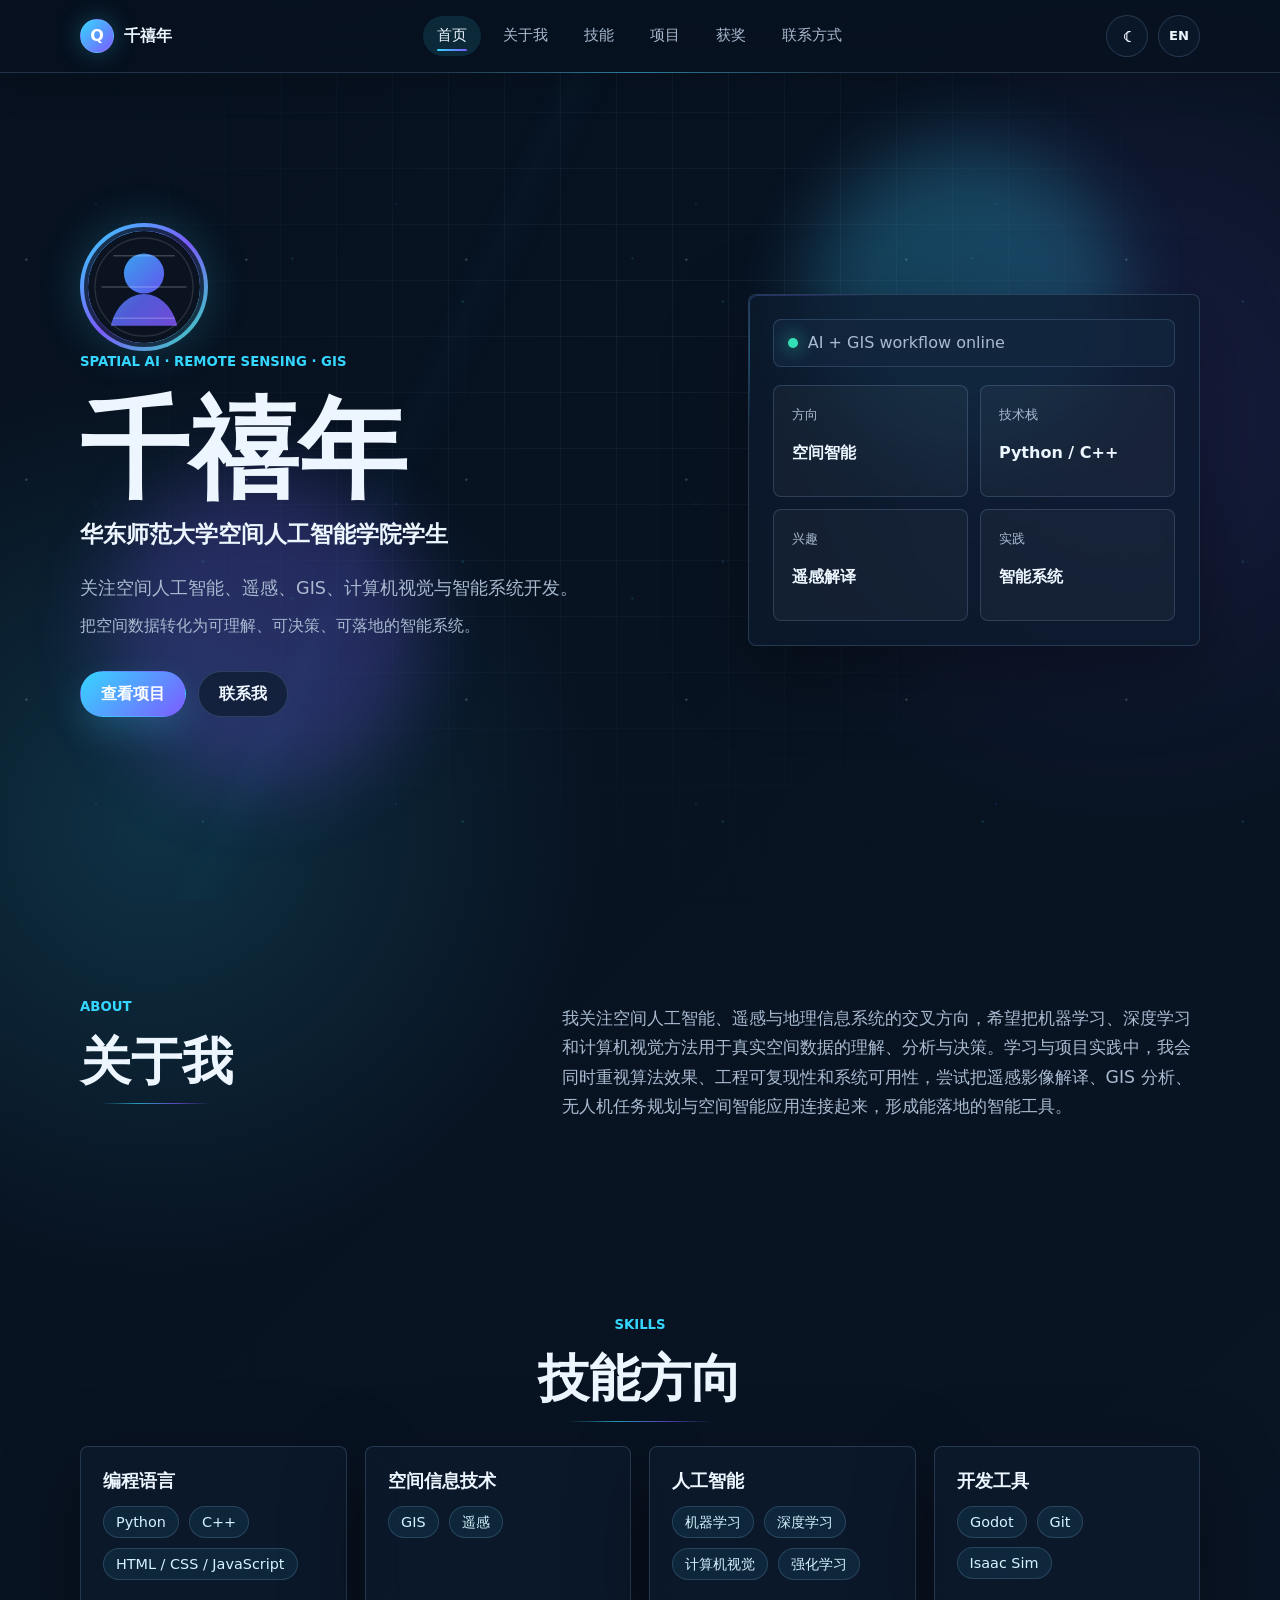
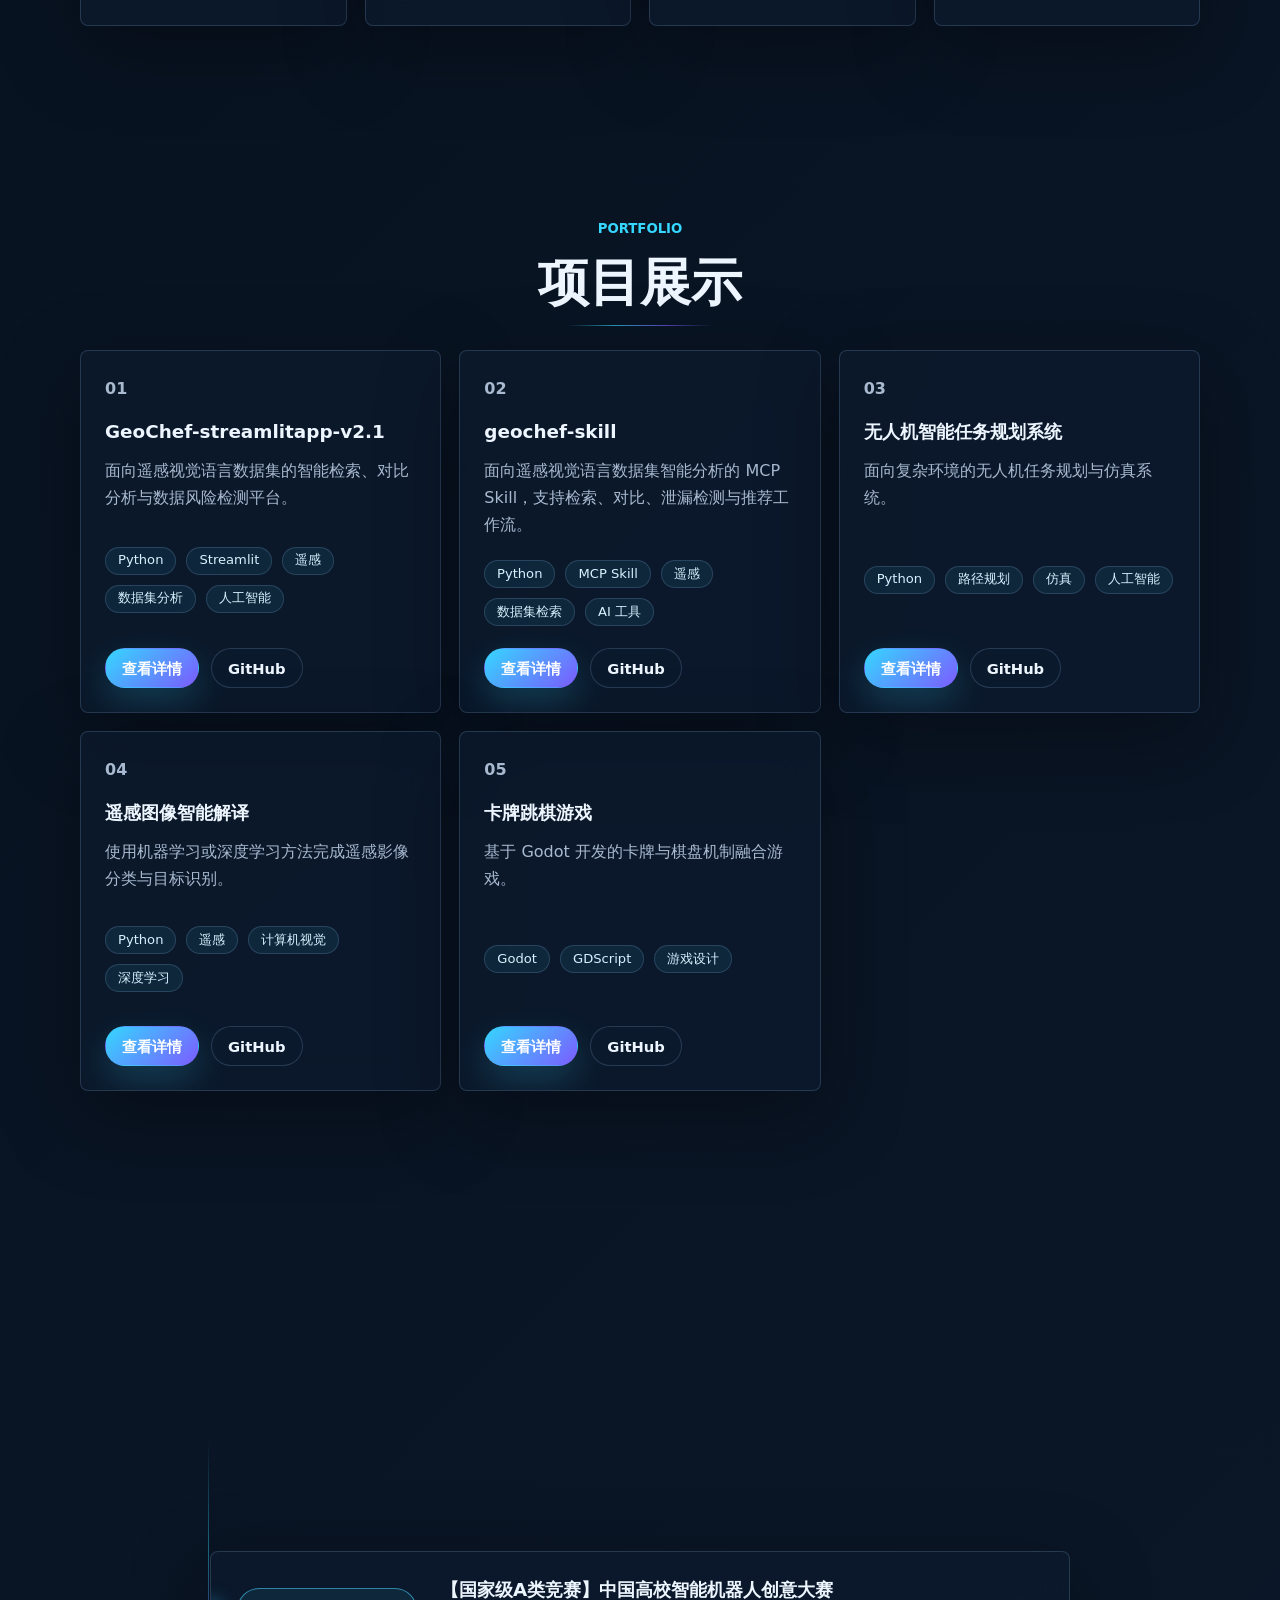
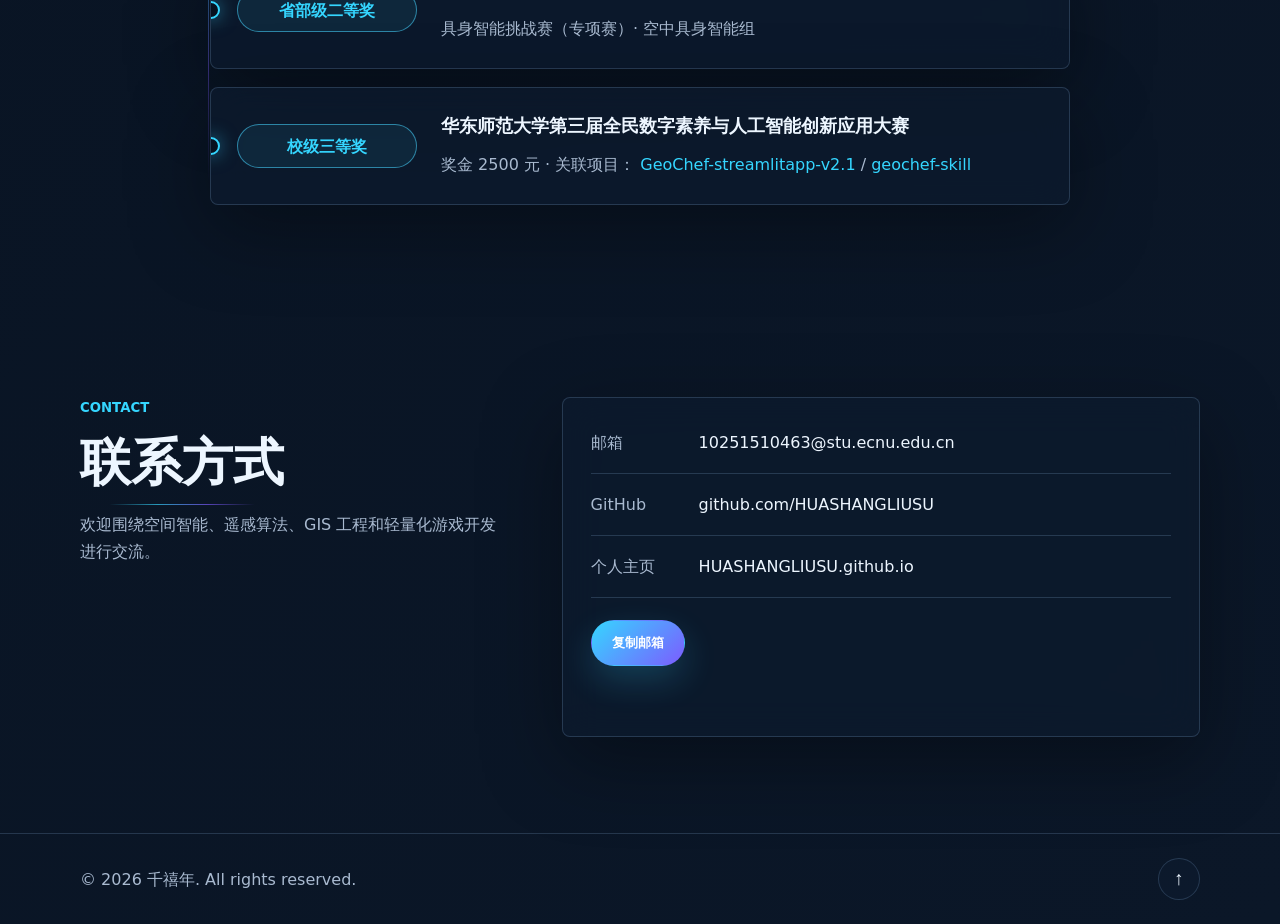
==== index.html @ c9c11e12 "Enhance spatial UI motion polish" ====
<!DOCTYPE html>
<html lang="zh-CN">
<head>
  <meta charset="UTF-8">
  <meta name="viewport" content="width=device-width, initial-scale=1.0">
  <meta name="description" content="千禧年 - 华东师范大学空间人工智能学院学生个人主页">
  <title>千禧年 | 空间人工智能个人名片</title>
  <link rel="stylesheet" href="style.css">
</head>
<body>
  <a class="skip-link" href="#main">跳转到主要内容</a>
  <div class="scroll-progress" aria-hidden="true"></div>

  <header class="site-header" aria-label="顶部导航">
    <nav class="navbar container">
      <a class="brand" href="#home" aria-label="返回首页">
        <span class="brand-mark" aria-hidden="true">Q</span>
        <span>千禧年</span>
      </a>

      <div class="nav-actions">
        <button class="theme-toggle" type="button" aria-label="切换浅色模式" title="切换主题">
          <span class="theme-icon" aria-hidden="true">☾</span>
        </button>
        <a class="language-switch" href="en.html" lang="en" aria-label="Switch to English">EN</a>
        <button class="menu-toggle" type="button" aria-label="打开导航菜单" aria-expanded="false" aria-controls="primary-menu">
          <span></span>
          <span></span>
          <span></span>
        </button>
      </div>

      <ul class="nav-menu" id="primary-menu">
        <li><a class="nav-link active" href="#home">首页</a></li>
        <li><a class="nav-link" href="#about">关于我</a></li>
        <li><a class="nav-link" href="#skills">技能</a></li>
        <li><a class="nav-link" href="#projects">项目</a></li>
        <li><a class="nav-link" href="#awards">获奖</a></li>
        <li><a class="nav-link" href="#contact">联系方式</a></li>
      </ul>
    </nav>
  </header>

  <main id="main">
    <section class="hero section" id="home" aria-labelledby="hero-title">
      <div class="hero-bg" aria-hidden="true">
        <span class="grid-layer"></span>
        <span class="orb orb-one"></span>
        <span class="orb orb-two"></span>
      </div>
      <div class="container hero-layout">
        <div class="hero-content reveal">
          <div class="avatar-wrap">
            <img class="avatar" src="data:image/svg+xml,%3Csvg xmlns='http://www.w3.org/2000/svg' width='240' height='240' viewBox='0 0 240 240'%3E%3Cdefs%3E%3ClinearGradient id='g' x1='24' x2='216' y1='20' y2='220' gradientUnits='userSpaceOnUse'%3E%3Cstop stop-color='%2328d7ff'/%3E%3Cstop offset='0.55' stop-color='%235f6cff'/%3E%3Cstop offset='1' stop-color='%23944dff'/%3E%3C/linearGradient%3E%3C/defs%3E%3Crect width='240' height='240' rx='120' fill='%230b1220'/%3E%3Ccircle cx='120' cy='91' r='43' fill='url(%23g)' opacity='0.92'/%3E%3Cpath d='M49 203c10-43 40-68 71-68s61 25 71 68' fill='url(%23g)' opacity='0.82'/%3E%3Cpath d='M54 53h132M54 187h132M29 120h182' stroke='%23eaf7ff' stroke-opacity='0.22' stroke-width='3'/%3E%3Ccircle cx='120' cy='120' r='105' fill='none' stroke='%23ffffff' stroke-opacity='0.12' stroke-width='3'/%3E%3C/svg%3E" alt="千禧年的圆形头像占位图">
          </div>
          <p class="eyebrow">Spatial AI · Remote Sensing · GIS</p>
          <h1 id="hero-title">千禧年</h1>
          <p class="identity">华东师范大学空间人工智能学院学生</p>
          <p class="hero-summary">关注空间人工智能、遥感、GIS、计算机视觉与智能系统开发。</p>
          <p class="signature">把空间数据转化为可理解、可决策、可落地的智能系统。</p>
          <div class="hero-buttons">
            <a class="btn btn-primary" href="#projects">查看项目</a>
            <a class="btn btn-secondary" href="#contact">联系我</a>
          </div>
        </div>

        <aside class="hero-panel reveal" aria-label="能力概览">
          <div class="signal-card">
            <span class="signal-dot"></span>
            <span>AI + GIS workflow online</span>
          </div>
          <dl class="stat-grid">
            <div>
              <dt>方向</dt>
              <dd>空间智能</dd>
            </div>
            <div>
              <dt>技术栈</dt>
              <dd>Python / C++</dd>
            </div>
            <div>
              <dt>兴趣</dt>
              <dd>遥感解译</dd>
            </div>
            <div>
              <dt>实践</dt>
              <dd>智能系统</dd>
            </div>
          </dl>
        </aside>
      </div>
    </section>

    <section class="section" id="about" aria-labelledby="about-title">
      <div class="container section-grid">
        <div class="section-heading reveal">
          <p class="eyebrow">About</p>
          <h2 id="about-title">关于我</h2>
        </div>
        <div class="section-body reveal">
          <p>
            我关注空间人工智能、遥感与地理信息系统的交叉方向，希望把机器学习、深度学习和计算机视觉方法用于真实空间数据的理解、分析与决策。学习与项目实践中，我会同时重视算法效果、工程可复现性和系统可用性，尝试把遥感影像解译、GIS 分析、无人机任务规划与空间智能应用连接起来，形成能落地的智能工具。
          </p>
        </div>
      </div>
    </section>

    <section class="section" id="skills" aria-labelledby="skills-title">
      <div class="container">
        <div class="section-heading centered reveal">
          <p class="eyebrow">Skills</p>
          <h2 id="skills-title">技能方向</h2>
        </div>

        <div class="skills-grid">
          <article class="skill-card reveal">
            <h3>编程语言</h3>
            <div class="tag-list">
              <span>Python</span>
              <span>C++</span>
              <span>HTML / CSS / JavaScript</span>
            </div>
          </article>
          <article class="skill-card reveal">
            <h3>空间信息技术</h3>
            <div class="tag-list">
              <span>GIS</span>
              <span>遥感</span>
            </div>
          </article>
          <article class="skill-card reveal">
            <h3>人工智能</h3>
            <div class="tag-list">
              <span>机器学习</span>
              <span>深度学习</span>
              <span>计算机视觉</span>
              <span>强化学习</span>
            </div>
          </article>
          <article class="skill-card reveal">
            <h3>开发工具</h3>
            <div class="tag-list">
              <span>Godot</span>
              <span>Git</span>
              <span>Isaac Sim</span>
            </div>
          </article>
        </div>
      </div>
    </section>

    <section class="section" id="projects" aria-labelledby="projects-title">
      <div class="container">
        <div class="section-heading centered reveal">
          <p class="eyebrow">Portfolio</p>
          <h2 id="projects-title">项目展示</h2>
        </div>

        <div class="project-grid">
          <article class="project-card reveal" data-hover="Award-linked data intelligence platform">
            <div>
              <p class="project-index">01</p>
              <h3>GeoChef-streamlitapp-v2.1</h3>
              <p>面向遥感视觉语言数据集的智能检索、对比分析与数据风险检测平台。</p>
            </div>
            <div class="tag-list compact">
              <span>Python</span>
              <span>Streamlit</span>
              <span>遥感</span>
              <span>数据集分析</span>
              <span>人工智能</span>
            </div>
            <div class="card-actions">
              <a class="btn btn-small btn-primary" href="https://github.com/HUASHANGLIUSU/GeoChef-streamlitapp-v2.1" target="_blank" rel="noopener noreferrer" aria-label="查看 GeoChef-streamlitapp-v2.1 项目详情">查看详情</a>
              <a class="btn btn-small btn-ghost" href="https://github.com/HUASHANGLIUSU/GeoChef-streamlitapp-v2.1" target="_blank" rel="noopener noreferrer" aria-label="打开 GeoChef-streamlitapp-v2.1 GitHub 仓库">GitHub</a>
            </div>
          </article>

          <article class="project-card reveal" data-hover="Reusable AI workflow skill">
            <div>
              <p class="project-index">02</p>
              <h3>geochef-skill</h3>
              <p>面向遥感视觉语言数据集智能分析的 MCP Skill，支持检索、对比、泄漏检测与推荐工作流。</p>
            </div>
            <div class="tag-list compact">
              <span>Python</span>
              <span>MCP Skill</span>
              <span>遥感</span>
              <span>数据集检索</span>
              <span>AI 工具</span>
            </div>
            <div class="card-actions">
              <a class="btn btn-small btn-primary" href="https://github.com/HUASHANGLIUSU/geochef-skill" target="_blank" rel="noopener noreferrer" aria-label="查看 geochef-skill 项目详情">查看详情</a>
              <a class="btn btn-small btn-ghost" href="https://github.com/HUASHANGLIUSU/geochef-skill" target="_blank" rel="noopener noreferrer" aria-label="打开 geochef-skill GitHub 仓库">GitHub</a>
            </div>
          </article>

          <article class="project-card reveal" data-hover="Planning · simulation · autonomy">
            <div>
              <p class="project-index">03</p>
              <h3>无人机智能任务规划系统</h3>
              <p>面向复杂环境的无人机任务规划与仿真系统。</p>
            </div>
            <div class="tag-list compact">
              <span>Python</span>
              <span>路径规划</span>
              <span>仿真</span>
              <span>人工智能</span>
            </div>
            <div class="card-actions">
              <a class="btn btn-small btn-primary" href="#" aria-label="查看无人机智能任务规划系统详情">查看详情</a>
              <a class="btn btn-small btn-ghost" href="#" aria-label="打开无人机智能任务规划系统 GitHub 占位链接">GitHub</a>
            </div>
          </article>

          <article class="project-card reveal" data-hover="Classification · detection · interpretation">
            <div>
              <p class="project-index">04</p>
              <h3>遥感图像智能解译</h3>
              <p>使用机器学习或深度学习方法完成遥感影像分类与目标识别。</p>
            </div>
            <div class="tag-list compact">
              <span>Python</span>
              <span>遥感</span>
              <span>计算机视觉</span>
              <span>深度学习</span>
            </div>
            <div class="card-actions">
              <a class="btn btn-small btn-primary" href="#" aria-label="查看遥感图像智能解译详情">查看详情</a>
              <a class="btn btn-small btn-ghost" href="#" aria-label="打开遥感图像智能解译 GitHub 占位链接">GitHub</a>
            </div>
          </article>

          <article class="project-card reveal" data-hover="Board mechanics · card strategy">
            <div>
              <p class="project-index">05</p>
              <h3>卡牌跳棋游戏</h3>
              <p>基于 Godot 开发的卡牌与棋盘机制融合游戏。</p>
            </div>
            <div class="tag-list compact">
              <span>Godot</span>
              <span>GDScript</span>
              <span>游戏设计</span>
            </div>
            <div class="card-actions">
              <a class="btn btn-small btn-primary" href="#" aria-label="查看卡牌跳棋游戏详情">查看详情</a>
              <a class="btn btn-small btn-ghost" href="#" aria-label="打开卡牌跳棋游戏 GitHub 占位链接">GitHub</a>
            </div>
          </article>
        </div>
      </div>
    </section>

    <section class="section" id="awards" aria-labelledby="awards-title">
      <div class="container">
        <div class="section-heading centered reveal">
          <p class="eyebrow">Awards</p>
          <h2 id="awards-title">获奖经历</h2>
        </div>

        <div class="awards-list">
          <article class="award-card reveal">
            <div class="award-badge">国家级三等奖</div>
            <div>
              <h3>【省部级B类竞赛】2026“认证杯”数学建模网络挑战赛</h3>
              <p>数学建模竞赛 · 网络挑战赛</p>
            </div>
          </article>

          <article class="award-card reveal">
            <div class="award-badge">省部级二等奖</div>
            <div>
              <h3>【国家级A类竞赛】中国高校智能机器人创意大赛</h3>
              <p>具身智能挑战赛（专项赛）· 空中具身智能组</p>
            </div>
          </article>

          <article class="award-card reveal">
            <div class="award-badge">校级三等奖</div>
            <div>
              <h3>华东师范大学第三届全民数字素养与人工智能创新应用大赛</h3>
              <p>奖金 2500 元 · 关联项目：
                <a href="https://github.com/HUASHANGLIUSU/GeoChef-streamlitapp-v2.1" target="_blank" rel="noopener noreferrer">GeoChef-streamlitapp-v2.1</a>
                /
                <a href="https://github.com/HUASHANGLIUSU/geochef-skill" target="_blank" rel="noopener noreferrer">geochef-skill</a>
              </p>
            </div>
          </article>
        </div>
      </div>
    </section>

    <section class="section" id="contact" aria-labelledby="contact-title">
      <div class="container contact-layout">
        <div class="section-heading reveal">
          <p class="eyebrow">Contact</p>
          <h2 id="contact-title">联系方式</h2>
          <p class="contact-lead">欢迎围绕空间智能、遥感算法、GIS 工程和轻量化游戏开发进行交流。</p>
        </div>

        <div class="contact-card reveal">
          <ul class="contact-list">
            <li>
              <span>邮箱</span>
              <a id="email-link" href="mailto:10251510463@stu.ecnu.edu.cn">10251510463@stu.ecnu.edu.cn</a>
            </li>
            <li>
              <span>GitHub</span>
              <a href="https://github.com/HUASHANGLIUSU" target="_blank" rel="noopener noreferrer">github.com/HUASHANGLIUSU</a>
            </li>
            <li>
              <span>个人主页</span>
              <a href="https://HUASHANGLIUSU.github.io/" target="_blank" rel="noopener noreferrer">HUASHANGLIUSU.github.io</a>
            </li>
          </ul>
          <button class="btn btn-primary copy-email" type="button" data-email="10251510463@stu.ecnu.edu.cn">复制邮箱</button>
          <p class="copy-status" role="status" aria-live="polite"></p>
        </div>
      </div>
    </section>
  </main>

  <footer class="site-footer">
    <div class="container footer-inner">
      <p>© <span id="year"></span> 千禧年. All rights reserved.</p>
      <button class="back-to-top" type="button" aria-label="返回顶部">↑</button>
    </div>
  </footer>

  <script src="script.js"></script>
</body>
</html>
---- style.css ----
:root {
  color-scheme: dark;
  --bg: #07111f;
  --bg-soft: #0b1728;
  --surface: rgba(13, 27, 46, 0.72);
  --surface-strong: rgba(19, 38, 63, 0.9);
  --text: #edf6ff;
  --muted: #a9bad0;
  --line: rgba(159, 205, 255, 0.18);
  --accent: #35d6ff;
  --accent-2: #7c5cff;
  --accent-3: #33e0b5;
  --shadow: 0 24px 80px rgba(0, 0, 0, 0.35);
  --radius: 8px;
  --header-height: 72px;
  --font: "Microsoft YaHei", "PingFang SC", "Hiragino Sans GB", "Noto Sans CJK SC", system-ui, -apple-system, BlinkMacSystemFont, "Segoe UI", sans-serif;
}

@property --panel-angle {
  syntax: "<angle>";
  inherits: false;
  initial-value: 0deg;
}

[data-theme="light"] {
  color-scheme: light;
  --bg: #f6f9fd;
  --bg-soft: #eaf1f9;
  --surface: rgba(255, 255, 255, 0.76);
  --surface-strong: rgba(255, 255, 255, 0.95);
  --text: #101b2d;
  --muted: #516177;
  --line: rgba(35, 80, 130, 0.16);
  --accent: #007fb0;
  --accent-2: #5e4bd6;
  --accent-3: #008f78;
  --shadow: 0 24px 70px rgba(23, 48, 84, 0.14);
}

* {
  box-sizing: border-box;
}

html {
  scroll-behavior: smooth;
  scroll-padding-top: var(--header-height);
}

body {
  margin: 0;
  min-width: 320px;
  color: var(--text);
  background:
    radial-gradient(circle at 12% 20%, rgba(53, 214, 255, 0.16), transparent 28rem),
    radial-gradient(circle at 88% 10%, rgba(124, 92, 255, 0.14), transparent 26rem),
    linear-gradient(135deg, var(--bg), var(--bg-soft));
  font-family: var(--font);
  line-height: 1.7;
}

body::before {
  content: "";
  position: fixed;
  inset: 0;
  z-index: -2;
  pointer-events: none;
  opacity: 0.28;
  background:
    linear-gradient(115deg, transparent 0 34%, rgba(53, 214, 255, 0.08) 36%, transparent 39% 100%),
    repeating-linear-gradient(90deg, transparent 0 92px, rgba(255, 255, 255, 0.025) 92px 93px);
  transform: translate3d(var(--page-shift, 0px), 0, 0);
}

body::after {
  content: "";
  position: fixed;
  inset: 0;
  z-index: -3;
  pointer-events: none;
  opacity: 0.34;
  background-image:
    radial-gradient(circle at 12% 18%, rgba(255, 255, 255, 0.5) 0 1px, transparent 1.5px),
    radial-gradient(circle at 78% 16%, rgba(53, 214, 255, 0.45) 0 1px, transparent 1.5px),
    radial-gradient(circle at 32% 68%, rgba(124, 92, 255, 0.42) 0 1px, transparent 1.5px),
    radial-gradient(circle at 86% 76%, rgba(51, 224, 181, 0.36) 0 1px, transparent 1.5px);
  background-size: 220px 220px, 260px 260px, 300px 300px, 340px 340px;
  animation: starDrift 46s linear infinite;
}

body.menu-open {
  overflow: hidden;
}

a {
  color: inherit;
  text-decoration: none;
}

img {
  max-width: 100%;
  display: block;
}

button,
a {
  -webkit-tap-highlight-color: transparent;
}

:focus-visible {
  outline: 3px solid color-mix(in srgb, var(--accent) 85%, white);
  outline-offset: 4px;
}

.skip-link {
  position: fixed;
  top: 12px;
  left: 12px;
  z-index: 1000;
  padding: 10px 14px;
  border-radius: var(--radius);
  background: var(--accent);
  color: #06111f;
  transform: translateY(-140%);
  transition: transform 180ms ease;
}

.skip-link:focus {
  transform: translateY(0);
}

.scroll-progress {
  position: fixed;
  top: 0;
  left: 0;
  z-index: 200;
  width: calc(var(--scroll-progress, 0) * 100%);
  height: 3px;
  background: linear-gradient(90deg, var(--accent), var(--accent-2), var(--accent-3));
  box-shadow: 0 0 18px rgba(53, 214, 255, 0.55);
}

.cursor-glow {
  position: fixed;
  left: 0;
  top: 0;
  z-index: 1;
  width: 260px;
  height: 260px;
  border-radius: 50%;
  pointer-events: none;
  opacity: 0;
  background: radial-gradient(circle, rgba(53, 214, 255, 0.17), rgba(124, 92, 255, 0.08) 42%, transparent 70%);
  transform: translate3d(calc(var(--cursor-x, -400px) - 50%), calc(var(--cursor-y, -400px) - 50%), 0);
  transition: opacity 180ms ease;
  mix-blend-mode: screen;
}

.cursor-glow.is-active {
  opacity: 1;
}

.container {
  width: min(1120px, calc(100% - 40px));
  margin: 0 auto;
}

.site-header {
  position: fixed;
  top: 0;
  left: 0;
  right: 0;
  z-index: 100;
  border-bottom: 1px solid var(--line);
  background: color-mix(in srgb, var(--bg) 72%, transparent);
  backdrop-filter: blur(18px);
  box-shadow: 0 10px 40px rgba(0, 0, 0, 0.12);
}

.site-header::after {
  content: "";
  position: absolute;
  left: 50%;
  bottom: -1px;
  width: min(420px, 60vw);
  height: 1px;
  pointer-events: none;
  background: linear-gradient(90deg, transparent, var(--accent), transparent);
  transform: translateX(-50%);
  opacity: 0.45;
}

.navbar {
  min-height: var(--header-height);
  display: flex;
  align-items: center;
  justify-content: space-between;
  gap: 24px;
}

.brand {
  display: inline-flex;
  align-items: center;
  gap: 10px;
  font-weight: 700;
  letter-spacing: 0;
}

.brand-mark {
  width: 34px;
  height: 34px;
  display: inline-grid;
  place-items: center;
  border: 1px solid var(--line);
  border-radius: 50%;
  background: linear-gradient(135deg, var(--accent), var(--accent-2));
  color: white;
  box-shadow: 0 0 24px rgba(53, 214, 255, 0.28);
  animation: markPulse 4.8s ease-in-out infinite;
}

.nav-menu {
  display: flex;
  align-items: center;
  gap: 8px;
  margin: 0;
  padding: 0;
  list-style: none;
}

.nav-link {
  position: relative;
  display: inline-flex;
  align-items: center;
  min-height: 40px;
  padding: 0 14px;
  border-radius: 999px;
  color: var(--muted);
  font-size: 0.95rem;
  transition: color 180ms ease, background 180ms ease;
}

.nav-link::after {
  content: "";
  position: absolute;
  left: 14px;
  right: 14px;
  bottom: 5px;
  height: 2px;
  border-radius: 999px;
  background: linear-gradient(90deg, var(--accent), var(--accent-2));
  transform: scaleX(0);
  transform-origin: left;
  transition: transform 220ms ease;
}

.nav-link:hover,
.nav-link.active {
  color: var(--text);
  background: rgba(53, 214, 255, 0.12);
}

.nav-link:hover::after,
.nav-link.active::after {
  transform: scaleX(1);
}

.nav-actions {
  display: flex;
  align-items: center;
  gap: 10px;
  order: 3;
}

.theme-toggle,
.language-switch,
.menu-toggle,
.back-to-top {
  border: 1px solid var(--line);
  background: var(--surface);
  color: var(--text);
  cursor: pointer;
  transition: transform 180ms ease, border-color 180ms ease, background 180ms ease;
}

.theme-toggle {
  width: 42px;
  height: 42px;
  border-radius: 50%;
  font-size: 1.1rem;
}

.language-switch {
  width: 42px;
  height: 42px;
  display: inline-grid;
  place-items: center;
  border-radius: 50%;
  font-size: 0.82rem;
  font-weight: 800;
}

.theme-toggle:hover,
.language-switch:hover,
.menu-toggle:hover,
.back-to-top:hover {
  transform: translateY(-2px);
  border-color: color-mix(in srgb, var(--accent) 45%, var(--line));
}

.menu-toggle {
  display: none;
  width: 42px;
  height: 42px;
  padding: 10px;
  border-radius: 50%;
}

.menu-toggle span {
  display: block;
  width: 18px;
  height: 2px;
  margin: 4px auto;
  border-radius: 2px;
  background: var(--text);
  transition: transform 180ms ease, opacity 180ms ease;
}

.menu-toggle.is-open span:nth-child(1) {
  transform: translateY(6px) rotate(45deg);
}

.menu-toggle.is-open span:nth-child(2) {
  opacity: 0;
}

.menu-toggle.is-open span:nth-child(3) {
  transform: translateY(-6px) rotate(-45deg);
}

.section {
  position: relative;
  padding: 96px 0;
}

.hero {
  min-height: 100vh;
  display: grid;
  align-items: center;
  overflow: hidden;
  padding-top: calc(var(--header-height) + 64px);
}

.hero::after {
  content: "";
  position: absolute;
  inset: 0;
  pointer-events: none;
  opacity: 0.18;
  background: linear-gradient(180deg, transparent 0, rgba(53, 214, 255, 0.12) 50%, transparent 100%);
  transform: translateY(-100%);
  animation: scanLine 8s linear infinite;
}

.hero-bg {
  position: absolute;
  inset: 0;
  pointer-events: none;
}

.grid-layer {
  position: absolute;
  inset: 0;
  opacity: 0.42;
  background-image:
    linear-gradient(var(--line) 1px, transparent 1px),
    linear-gradient(90deg, var(--line) 1px, transparent 1px);
  background-size: 56px 56px;
  mask-image: radial-gradient(circle at 50% 35%, black, transparent 72%);
  animation: gridDrift 26s linear infinite;
}

.orb {
  position: absolute;
  width: 320px;
  height: 320px;
  border-radius: 50%;
  filter: blur(38px);
  opacity: 0.24;
}

.orb-one {
  top: 16%;
  right: 12%;
  background: var(--accent);
  animation: floatOne 11s ease-in-out infinite;
}

.orb-two {
  left: 8%;
  bottom: 12%;
  background: var(--accent-2);
  animation: floatTwo 13s ease-in-out infinite;
}

.hero-layout {
  position: relative;
  display: grid;
  grid-template-columns: minmax(0, 1.15fr) minmax(320px, 0.85fr);
  gap: 56px;
  align-items: center;
}

.avatar-wrap {
  width: 128px;
  height: 128px;
  padding: 4px;
  border-radius: 50%;
  background: linear-gradient(135deg, var(--accent), var(--accent-2), var(--accent-3));
  box-shadow: 0 0 44px rgba(53, 214, 255, 0.22);
}

.avatar {
  width: 100%;
  height: 100%;
  border-radius: 50%;
  border: 4px solid color-mix(in srgb, var(--bg) 78%, transparent);
}

.eyebrow {
  margin: 0 0 12px;
  color: var(--accent);
  font-size: 0.83rem;
  font-weight: 700;
  letter-spacing: 0;
  text-transform: uppercase;
}

h1,
h2,
h3,
p {
  overflow-wrap: anywhere;
}

h1 {
  margin: 22px 0 10px;
  font-size: clamp(3.2rem, 9vw, 6.8rem);
  line-height: 1;
  letter-spacing: 0;
}

h2 {
  margin: 0;
  font-size: clamp(2rem, 4vw, 3.2rem);
  line-height: 1.2;
  letter-spacing: 0;
}

h3 {
  margin: 0 0 12px;
  font-size: 1.15rem;
  line-height: 1.35;
}

.identity {
  margin: 0;
  color: var(--text);
  font-size: clamp(1.1rem, 2.2vw, 1.45rem);
  font-weight: 600;
}

.hero-summary,
.signature,
.section-body p,
.contact-lead,
.project-card p {
  color: var(--muted);
}

.hero-summary {
  max-width: 680px;
  margin: 20px 0 8px;
  font-size: 1.1rem;
}

.signature {
  max-width: 680px;
  margin: 0 0 32px;
}

.hero-buttons,
.card-actions {
  display: flex;
  flex-wrap: wrap;
  gap: 12px;
}

.btn {
  position: relative;
  overflow: hidden;
  display: inline-flex;
  align-items: center;
  justify-content: center;
  min-height: 46px;
  padding: 0 20px;
  border: 1px solid transparent;
  border-radius: 999px;
  font-weight: 700;
  cursor: pointer;
  transition: transform 180ms ease, box-shadow 180ms ease, background 180ms ease, border-color 180ms ease;
}

.btn::after {
  content: "";
  position: absolute;
  inset: 0;
  background: linear-gradient(110deg, transparent 0 32%, rgba(255, 255, 255, 0.28) 48%, transparent 64% 100%);
  transform: translateX(-140%);
  transition: transform 520ms ease;
}

.btn:hover {
  transform: translateY(-2px);
}

.btn:hover::after {
  transform: translateX(140%);
}

.btn-primary {
  background: linear-gradient(135deg, var(--accent), var(--accent-2));
  color: white;
  box-shadow: 0 14px 34px rgba(53, 214, 255, 0.2);
}

.btn-secondary,
.btn-ghost {
  border-color: var(--line);
  background: var(--surface);
  color: var(--text);
}

.btn-small {
  min-height: 40px;
  padding: 0 16px;
  font-size: 0.92rem;
}

.hero-panel,
.skill-card,
.project-card,
.award-card,
.contact-card {
  border: 1px solid var(--line);
  border-radius: var(--radius);
  background: var(--surface);
  box-shadow: var(--shadow);
  backdrop-filter: blur(18px);
}

.hero-panel,
.skill-card,
.project-card,
.award-card,
.contact-card {
  position: relative;
  overflow: hidden;
}

.hero-panel::before,
.skill-card::before,
.project-card::before,
.award-card::before,
.contact-card::before {
  content: "";
  position: absolute;
  inset: 0;
  pointer-events: none;
  opacity: 0;
  background:
    radial-gradient(circle at var(--spot-x, 50%) var(--spot-y, 20%), rgba(53, 214, 255, 0.18), transparent 34%),
    linear-gradient(135deg, rgba(255, 255, 255, 0.08), transparent 42%);
  transition: opacity 220ms ease;
}

.hero-panel:hover::before,
.skill-card:hover::before,
.project-card:hover::before,
.award-card:hover::before,
.contact-card:hover::before {
  opacity: 1;
}

.hero-panel {
  padding: 24px;
}

.hero-panel::after {
  content: "";
  position: absolute;
  inset: 0;
  pointer-events: none;
  border-radius: inherit;
  background: conic-gradient(from var(--panel-angle, 0deg), transparent 0 78%, rgba(53, 214, 255, 0.34), rgba(124, 92, 255, 0.25), transparent 92% 100%);
  mask: linear-gradient(#000 0 0) content-box, linear-gradient(#000 0 0);
  mask-composite: exclude;
  padding: 1px;
  animation: panelOrbit 12s linear infinite;
}

.signal-card {
  display: flex;
  align-items: center;
  gap: 10px;
  min-height: 48px;
  padding: 0 14px;
  border: 1px solid var(--line);
  border-radius: var(--radius);
  background: color-mix(in srgb, var(--surface-strong) 86%, transparent);
  color: var(--muted);
}

.signal-dot {
  width: 10px;
  height: 10px;
  border-radius: 50%;
  background: var(--accent-3);
  box-shadow: 0 0 18px var(--accent-3);
}

.stat-grid {
  display: grid;
  grid-template-columns: repeat(2, 1fr);
  gap: 12px;
  margin: 18px 0 0;
}

.stat-grid div {
  min-height: 112px;
  padding: 18px;
  border: 1px solid var(--line);
  border-radius: var(--radius);
  background: rgba(255, 255, 255, 0.035);
  transition: transform 200ms ease, border-color 200ms ease;
}

.stat-grid div:hover {
  transform: translateY(-4px);
  border-color: color-mix(in srgb, var(--accent) 42%, var(--line));
}

.stat-grid dt {
  color: var(--muted);
  font-size: 0.84rem;
}

.stat-grid dd {
  margin: 12px 0 0;
  font-weight: 800;
}

.section-grid,
.contact-layout {
  display: grid;
  grid-template-columns: 0.8fr 1.2fr;
  gap: 56px;
  align-items: start;
}

.section-heading.centered {
  max-width: 680px;
  margin: 0 auto 36px;
  text-align: center;
}

.section-heading h2 {
  position: relative;
  display: inline-block;
}

.section-heading h2::after {
  content: "";
  position: absolute;
  left: 14%;
  right: 14%;
  bottom: -12px;
  height: 1px;
  background: linear-gradient(90deg, transparent, var(--accent), var(--accent-2), transparent);
  opacity: 0.68;
}

.section-body {
  padding-top: 8px;
}

.section-body p {
  margin: 0;
  font-size: 1.08rem;
}

.skills-grid,
.project-grid {
  display: grid;
  gap: 18px;
}

.skills-grid {
  grid-template-columns: repeat(4, 1fr);
}

.skill-card {
  padding: 22px;
  min-height: 180px;
  transition: transform 220ms ease, border-color 220ms ease;
}

.skill-card:hover {
  transform: translateY(-6px);
  border-color: color-mix(in srgb, var(--accent) 45%, var(--line));
}

.tag-list {
  display: flex;
  flex-wrap: wrap;
  gap: 10px;
}

.tag-list span {
  display: inline-flex;
  align-items: center;
  min-height: 32px;
  padding: 0 12px;
  border: 1px solid var(--line);
  border-radius: 999px;
  background: rgba(53, 214, 255, 0.08);
  color: color-mix(in srgb, var(--text) 88%, var(--accent));
  font-size: 0.9rem;
  transition: transform 180ms ease, border-color 180ms ease, background 180ms ease;
}

.tag-list span:hover {
  transform: translateY(-2px);
  border-color: color-mix(in srgb, var(--accent) 45%, var(--line));
  background: rgba(53, 214, 255, 0.13);
}

.tag-list.compact span {
  min-height: 28px;
  font-size: 0.82rem;
}

.project-grid {
  grid-template-columns: repeat(3, 1fr);
}

.project-card {
  display: flex;
  flex-direction: column;
  justify-content: space-between;
  gap: 22px;
  min-height: 360px;
  padding: 24px;
  transform: perspective(900px) rotateX(var(--tilt-y, 0deg)) rotateY(var(--tilt-x, 0deg)) translateY(0);
  transition: transform 220ms ease, border-color 220ms ease, box-shadow 220ms ease;
}

.project-card::after {
  content: attr(data-hover);
  position: absolute;
  left: auto;
  right: 18px;
  top: 18px;
  max-width: calc(100% - 36px);
  display: inline-flex;
  align-items: center;
  min-height: 34px;
  padding: 0 12px;
  border: 1px solid color-mix(in srgb, var(--accent) 34%, var(--line));
  border-radius: 999px;
  background: color-mix(in srgb, var(--surface-strong) 80%, transparent);
  color: var(--accent);
  font-size: 0.78rem;
  font-weight: 800;
  opacity: 0;
  transform: translateY(-8px);
  transition: opacity 220ms ease, transform 220ms ease;
  pointer-events: none;
}

.project-card:hover {
  transform: perspective(900px) rotateX(var(--tilt-y, 0deg)) rotateY(var(--tilt-x, 0deg)) translateY(-8px);
  border-color: color-mix(in srgb, var(--accent) 48%, var(--line));
  box-shadow: 0 28px 90px rgba(0, 0, 0, 0.28);
}

.project-card:hover::after {
  opacity: 1;
  transform: translateY(0);
}

.project-index {
  margin: 0 0 18px;
  color: var(--accent);
  font-weight: 800;
}

.project-card p:not(.project-index) {
  margin: 0;
}

.award-card {
  display: grid;
  grid-template-columns: 180px 1fr;
  gap: 24px;
  align-items: center;
  width: 100%;
  padding: 26px;
  transition: transform 220ms ease, border-color 220ms ease;
}

.award-card::after {
  content: "";
  position: absolute;
  left: -9px;
  top: 50%;
  width: 14px;
  height: 14px;
  border: 2px solid var(--accent);
  border-radius: 50%;
  background: var(--bg);
  box-shadow: 0 0 18px rgba(53, 214, 255, 0.5);
  transform: translateY(-50%);
}

.award-card:hover {
  transform: translateY(-5px);
  border-color: color-mix(in srgb, var(--accent) 42%, var(--line));
}

.award-badge {
  display: inline-flex;
  align-items: center;
  justify-content: center;
  min-height: 44px;
  padding: 0 16px;
  border: 1px solid color-mix(in srgb, var(--accent) 45%, var(--line));
  border-radius: 999px;
  color: var(--accent);
  background: rgba(53, 214, 255, 0.08);
  font-weight: 800;
  text-align: center;
}

.award-card p {
  margin: 0;
  color: var(--muted);
}

.award-card a {
  color: var(--accent);
}

.award-card a:hover {
  text-decoration: underline;
}

.awards-list {
  position: relative;
  display: grid;
  gap: 18px;
  width: min(860px, 100%);
  margin: 0 auto;
}

.awards-list::before {
  content: "";
  position: absolute;
  left: -2px;
  top: 24px;
  bottom: 24px;
  width: 1px;
  background: linear-gradient(180deg, transparent, var(--accent), var(--accent-2), transparent);
  opacity: 0.44;
}

.contact-lead {
  max-width: 440px;
  margin: 18px 0 0;
}

.contact-card {
  padding: 28px;
}

.contact-list {
  display: grid;
  gap: 14px;
  margin: 0 0 22px;
  padding: 0;
  list-style: none;
}

.contact-list li {
  display: grid;
  grid-template-columns: 92px 1fr;
  gap: 16px;
  align-items: center;
  min-height: 48px;
  padding-bottom: 14px;
  border-bottom: 1px solid var(--line);
}

.contact-list span {
  color: var(--muted);
}

.contact-list a,
.contact-empty {
  color: var(--text);
  overflow-wrap: anywhere;
}

.contact-list a:hover {
  color: var(--accent);
}

.copy-status {
  min-height: 28px;
  margin: 14px 0 0;
  color: var(--accent-3);
}

.site-footer {
  border-top: 1px solid var(--line);
  padding: 24px 0;
  color: var(--muted);
}

.footer-inner {
  display: flex;
  align-items: center;
  justify-content: space-between;
  gap: 16px;
}

.footer-inner p {
  margin: 0;
}

.back-to-top {
  width: 42px;
  height: 42px;
  border-radius: 50%;
  font-size: 1.2rem;
}

.reveal {
  opacity: 0;
  filter: blur(8px);
  transform: translateY(24px) scale(0.985);
  transition: opacity 680ms ease, filter 680ms ease, transform 680ms cubic-bezier(0.2, 0.8, 0.2, 1);
}

.reveal.is-visible {
  opacity: 1;
  filter: blur(0);
  transform: translateY(0);
}

.skills-grid .reveal:nth-child(2),
.project-grid .reveal:nth-child(2),
.awards-list .reveal:nth-child(2) {
  transition-delay: 80ms;
}

.skills-grid .reveal:nth-child(3),
.project-grid .reveal:nth-child(3) {
  transition-delay: 160ms;
}

.skills-grid .reveal:nth-child(4),
.project-grid .reveal:nth-child(4) {
  transition-delay: 240ms;
}

.project-grid .reveal:nth-child(5) {
  transition-delay: 320ms;
}

@keyframes markPulse {
  0%, 100% {
    box-shadow: 0 0 24px rgba(53, 214, 255, 0.26);
  }
  50% {
    box-shadow: 0 0 34px rgba(124, 92, 255, 0.38);
  }
}

@keyframes scanLine {
  0% {
    transform: translateY(-100%);
  }
  70%, 100% {
    transform: translateY(100%);
  }
}

@keyframes gridDrift {
  from {
    background-position: 0 0, 0 0;
  }
  to {
    background-position: 56px 56px, 56px 56px;
  }
}

@keyframes floatOne {
  0%, 100% {
    transform: translate3d(0, 0, 0) scale(1);
  }
  50% {
    transform: translate3d(-28px, 18px, 0) scale(1.08);
  }
}

@keyframes floatTwo {
  0%, 100% {
    transform: translate3d(0, 0, 0) scale(1);
  }
  50% {
    transform: translate3d(24px, -20px, 0) scale(1.06);
  }
}

@keyframes starDrift {
  from {
    background-position: 0 0, 0 0, 0 0, 0 0;
  }
  to {
    background-position: 220px 160px, -260px 180px, 300px -180px, -340px -220px;
  }
}

@keyframes panelOrbit {
  from {
    --panel-angle: 0deg;
  }
  to {
    --panel-angle: 360deg;
  }
}

@media (max-width: 980px) {
  .hero-layout,
  .section-grid,
  .contact-layout {
    grid-template-columns: 1fr;
  }

  .hero-layout {
    gap: 32px;
  }

  .skills-grid,
  .project-grid {
    grid-template-columns: repeat(2, 1fr);
  }
}

@media (max-width: 760px) {
  :root {
    --header-height: 66px;
  }

  .container {
    width: min(100% - 28px, 1120px);
  }

  .menu-toggle {
    display: inline-block;
  }

  .nav-menu {
    position: fixed;
    top: var(--header-height);
    left: 14px;
    right: 14px;
    display: grid;
    gap: 6px;
    padding: 14px;
    border: 1px solid var(--line);
    border-radius: var(--radius);
    background: var(--surface-strong);
    box-shadow: var(--shadow);
    transform: translateY(-16px);
    opacity: 0;
    visibility: hidden;
    pointer-events: none;
    transition: opacity 180ms ease, transform 180ms ease, visibility 180ms ease;
  }

  .nav-menu.is-open {
    transform: translateY(0);
    opacity: 1;
    visibility: visible;
    pointer-events: auto;
  }

  .nav-link {
    width: 100%;
    border-radius: var(--radius);
  }

  .hero {
    min-height: auto;
    padding-top: calc(var(--header-height) + 52px);
  }

  .section {
    padding: 72px 0;
  }

  .hero-panel {
    padding: 18px;
  }

  .skills-grid,
  .project-grid {
    grid-template-columns: 1fr;
  }

  .project-card {
    min-height: 310px;
  }

  .award-card {
    grid-template-columns: 1fr;
  }

  .award-card::after,
  .awards-list::before {
    display: none;
  }
}

@media (max-width: 520px) {
  .brand span:last-child {
    display: none;
  }

  .avatar-wrap {
    width: 108px;
    height: 108px;
  }

  .stat-grid {
    grid-template-columns: 1fr;
  }

  .hero-buttons,
  .card-actions {
    flex-direction: column;
  }

  .btn {
    width: 100%;
  }

  .contact-list li {
    grid-template-columns: 1fr;
    gap: 4px;
  }

  .footer-inner {
    align-items: flex-start;
    flex-direction: column;
  }
}

@media (prefers-reduced-motion: reduce) {
  *,
  *::before,
  *::after {
    scroll-behavior: auto !important;
    transition-duration: 0.01ms !important;
    animation-duration: 0.01ms !important;
    animation-iteration-count: 1 !important;
  }

  .reveal {
    opacity: 1;
    transform: none;
    filter: none;
  }

  .brand-mark,
  .grid-layer,
  .orb,
  .hero::after,
  .hero-panel::after,
  body::after {
    animation: none !important;
  }

  .cursor-glow,
  .scroll-progress {
    display: none;
  }
}
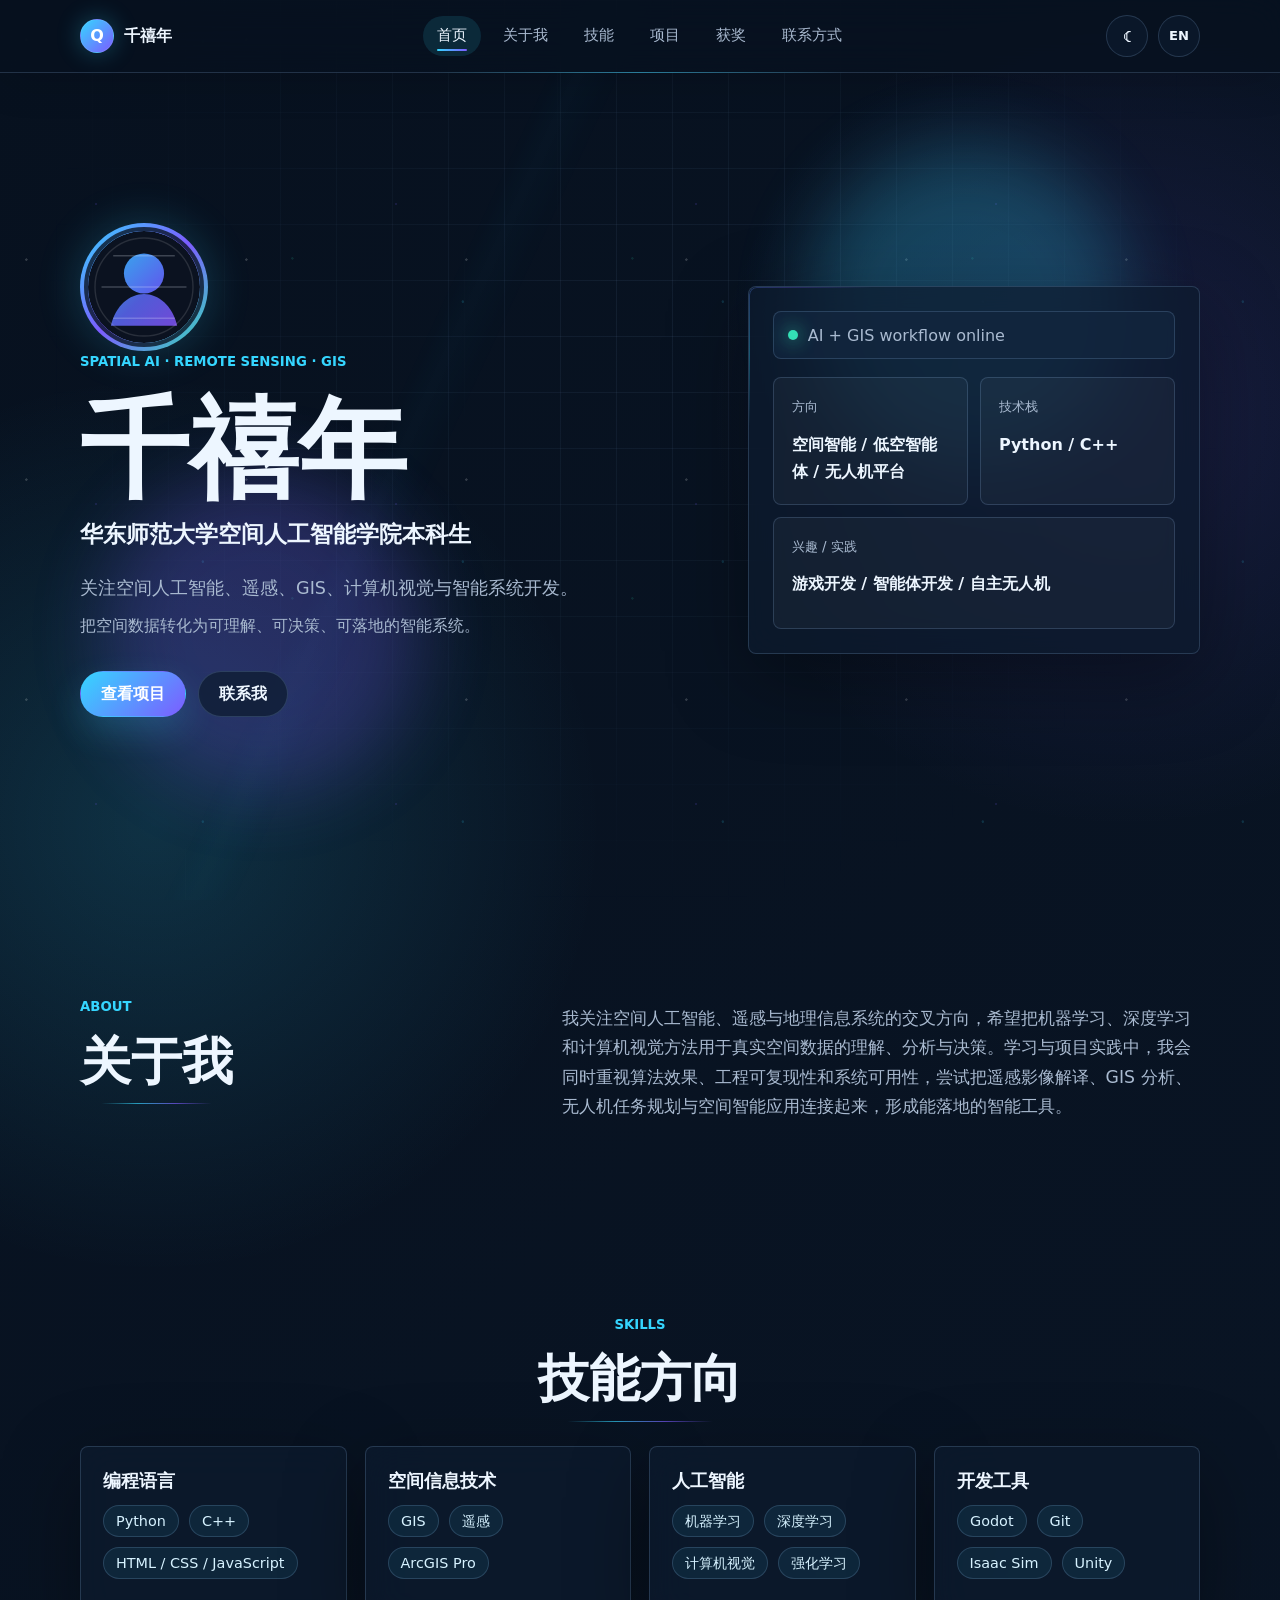
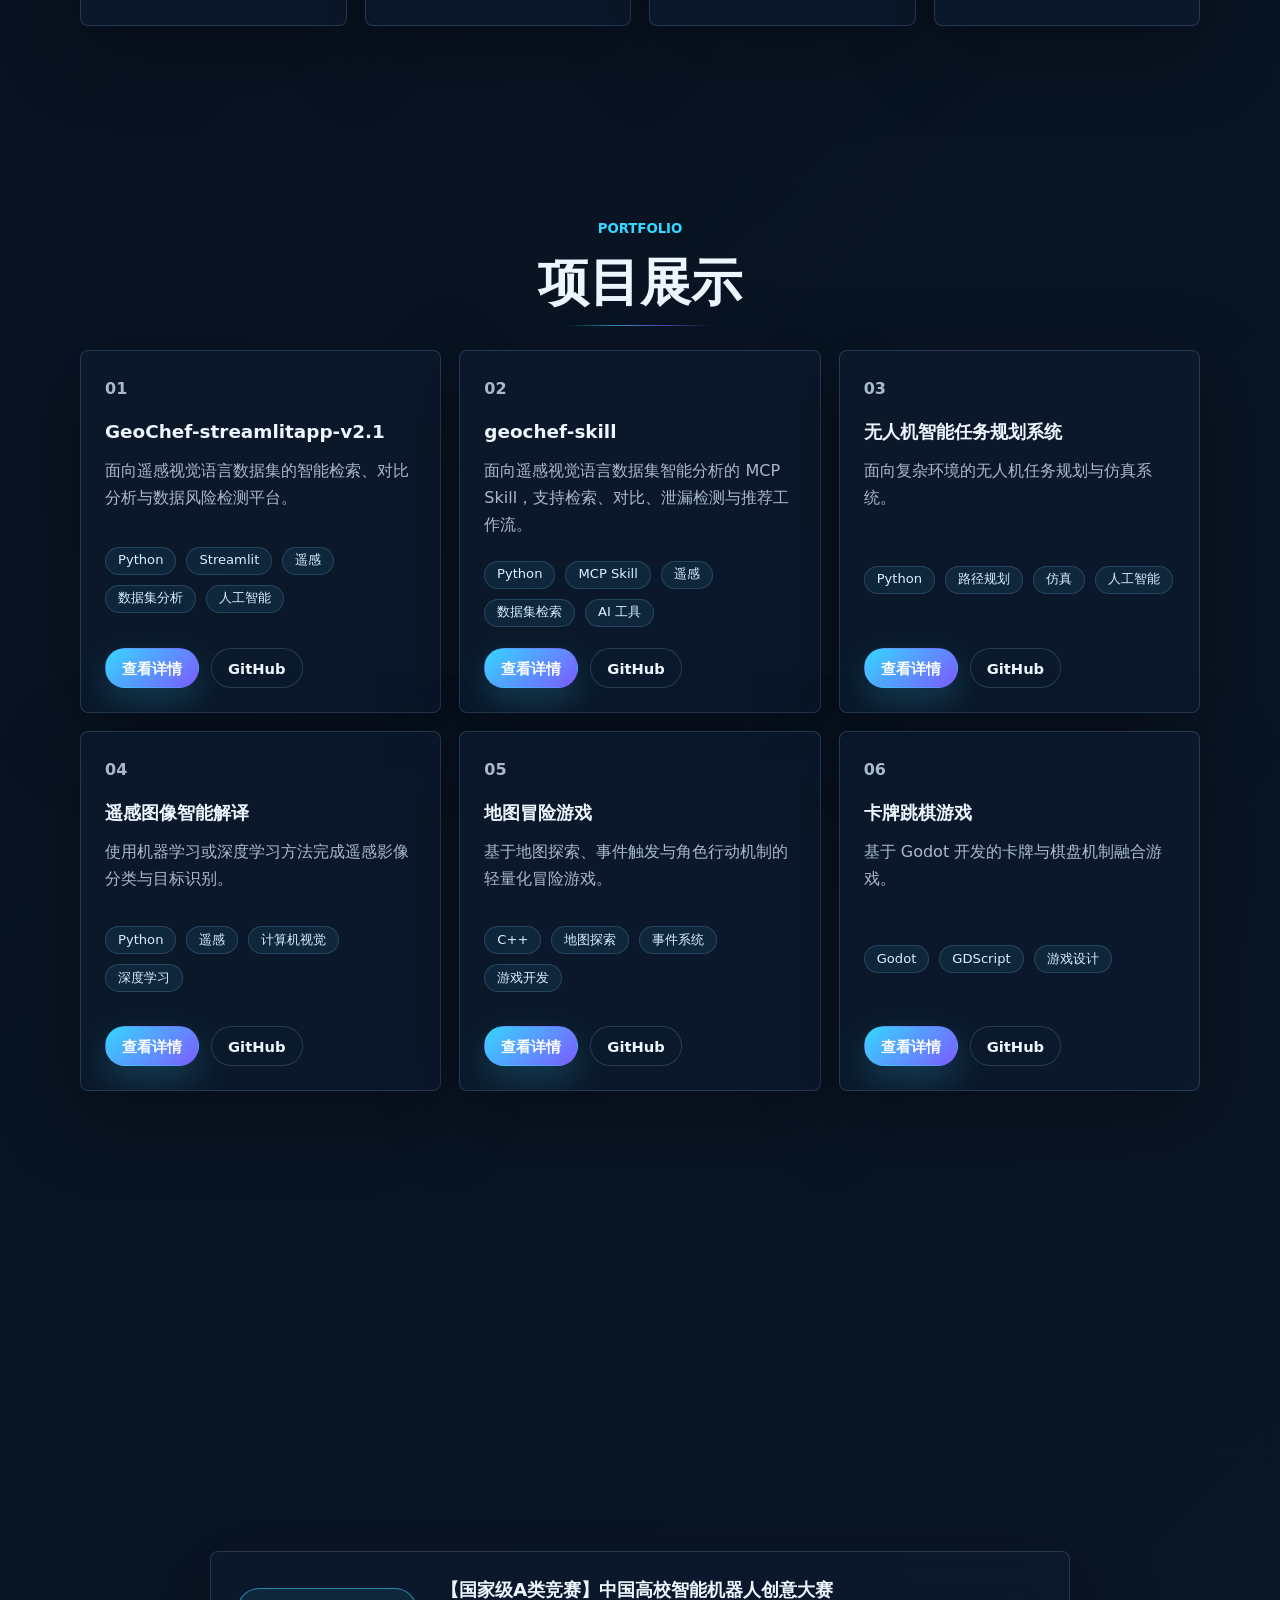
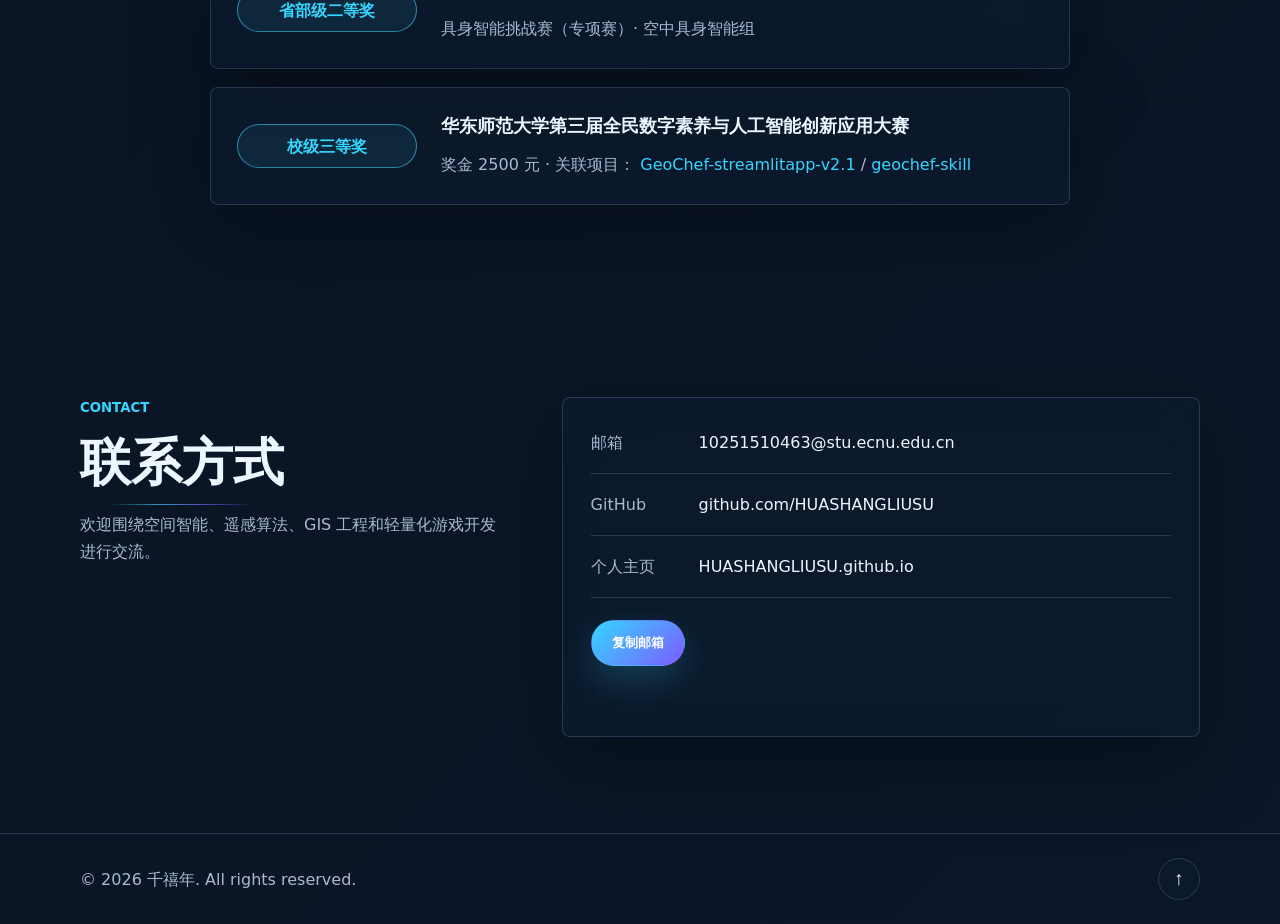
==== commit 33a8f43c: "Update profile details and project list" ====
--- a/index.html
+++ b/index.html
@@ -55,7 +55,7 @@
           </div>
           <p class="eyebrow">Spatial AI · Remote Sensing · GIS</p>
           <h1 id="hero-title">千禧年</h1>
-          <p class="identity">华东师范大学空间人工智能学院学生</p>
+          <p class="identity">华东师范大学空间人工智能学院本科生</p>
           <p class="hero-summary">关注空间人工智能、遥感、GIS、计算机视觉与智能系统开发。</p>
           <p class="signature">把空间数据转化为可理解、可决策、可落地的智能系统。</p>
           <div class="hero-buttons">
@@ -72,19 +72,15 @@
           <dl class="stat-grid">
             <div>
               <dt>方向</dt>
-              <dd>空间智能</dd>
+              <dd>空间智能 / 低空智能体 / 无人机平台</dd>
             </div>
             <div>
               <dt>技术栈</dt>
               <dd>Python / C++</dd>
             </div>
             <div>
-              <dt>兴趣</dt>
-              <dd>遥感解译</dd>
-            </div>
-            <div>
-              <dt>实践</dt>
-              <dd>智能系统</dd>
+              <dt>兴趣 / 实践</dt>
+              <dd>游戏开发 / 智能体开发 / 自主无人机</dd>
             </div>
           </dl>
         </aside>
@@ -126,6 +122,7 @@
             <div class="tag-list">
               <span>GIS</span>
               <span>遥感</span>
+              <span>ArcGIS Pro</span>
             </div>
           </article>
           <article class="skill-card reveal">
@@ -143,6 +140,7 @@
               <span>Godot</span>
               <span>Git</span>
               <span>Isaac Sim</span>
+              <span>Unity</span>
             </div>
           </article>
         </div>
@@ -231,9 +229,27 @@
             </div>
           </article>
 
+          <article class="project-card reveal" data-hover="Map exploration · event-driven adventure">
+            <div>
+              <p class="project-index">05</p>
+              <h3>地图冒险游戏</h3>
+              <p>基于地图探索、事件触发与角色行动机制的轻量化冒险游戏。</p>
+            </div>
+            <div class="tag-list compact">
+              <span>C++</span>
+              <span>地图探索</span>
+              <span>事件系统</span>
+              <span>游戏开发</span>
+            </div>
+            <div class="card-actions">
+              <a class="btn btn-small btn-primary" href="#" aria-label="查看地图冒险游戏详情">查看详情</a>
+              <a class="btn btn-small btn-ghost" href="#" aria-label="打开地图冒险游戏 GitHub 占位链接">GitHub</a>
+            </div>
+          </article>
+
           <article class="project-card reveal" data-hover="Board mechanics · card strategy">
             <div>
-              <p class="project-index">05</p>
+              <p class="project-index">06</p>
               <h3>卡牌跳棋游戏</h3>
               <p>基于 Godot 开发的卡牌与棋盘机制融合游戏。</p>
             </div>
--- a/style.css
+++ b/style.css
@@ -657,6 +657,11 @@
 .stat-grid dd {
   margin: 12px 0 0;
   font-weight: 800;
+  overflow-wrap: anywhere;
+}
+
+.stat-grid div:last-child:nth-child(odd) {
+  grid-column: 1 / -1;
 }
 
 .section-grid,
@@ -819,17 +824,7 @@
 }
 
 .award-card::after {
-  content: "";
-  position: absolute;
-  left: -9px;
-  top: 50%;
-  width: 14px;
-  height: 14px;
-  border: 2px solid var(--accent);
-  border-radius: 50%;
-  background: var(--bg);
-  box-shadow: 0 0 18px rgba(53, 214, 255, 0.5);
-  transform: translateY(-50%);
+  content: none;
 }
 
 .award-card:hover {
@@ -865,7 +860,6 @@
 }
 
 .awards-list {
-  position: relative;
   display: grid;
   gap: 18px;
   width: min(860px, 100%);
@@ -873,14 +867,7 @@
 }
 
 .awards-list::before {
-  content: "";
-  position: absolute;
-  left: -2px;
-  top: 24px;
-  bottom: 24px;
-  width: 1px;
-  background: linear-gradient(180deg, transparent, var(--accent), var(--accent-2), transparent);
-  opacity: 0.44;
+  content: none;
 }
 
 .contact-lead {
@@ -985,6 +972,10 @@
 
 .project-grid .reveal:nth-child(5) {
   transition-delay: 320ms;
+}
+
+.project-grid .reveal:nth-child(6) {
+  transition-delay: 400ms;
 }
 
 @keyframes markPulse {
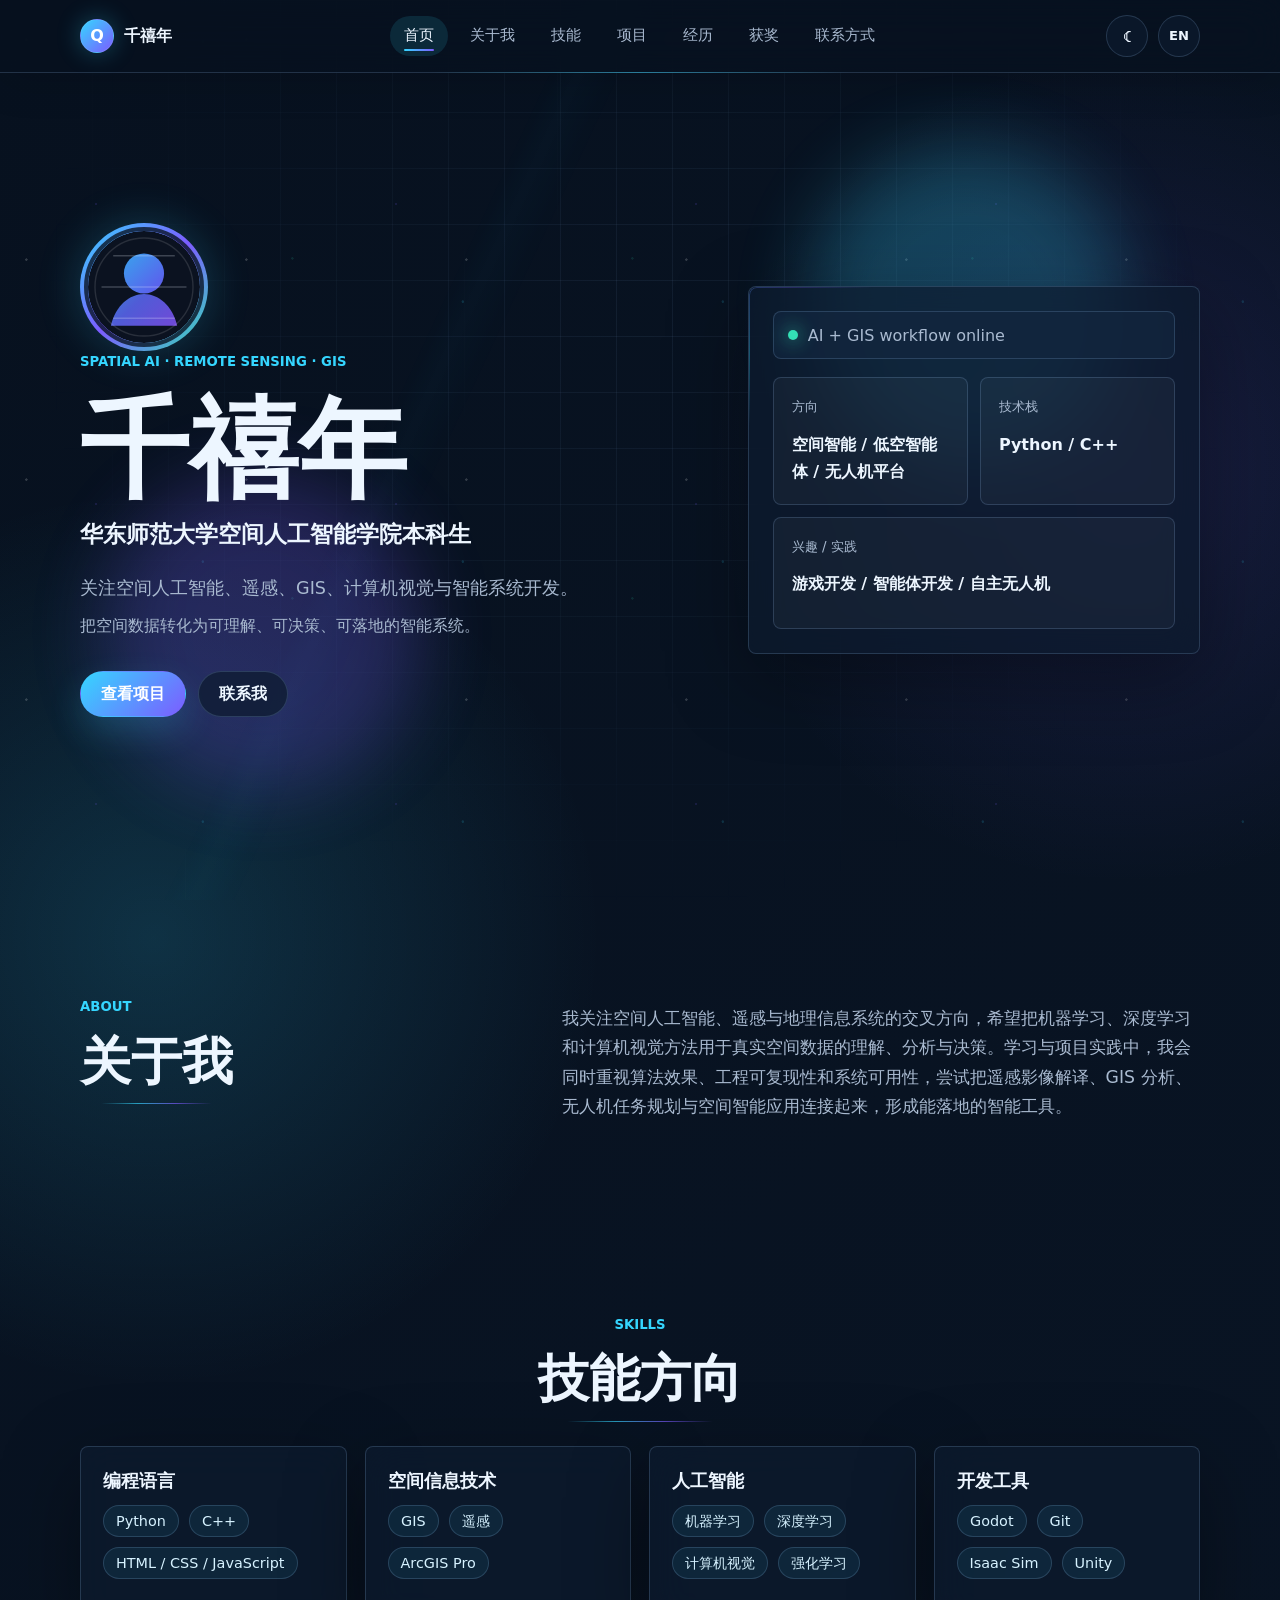
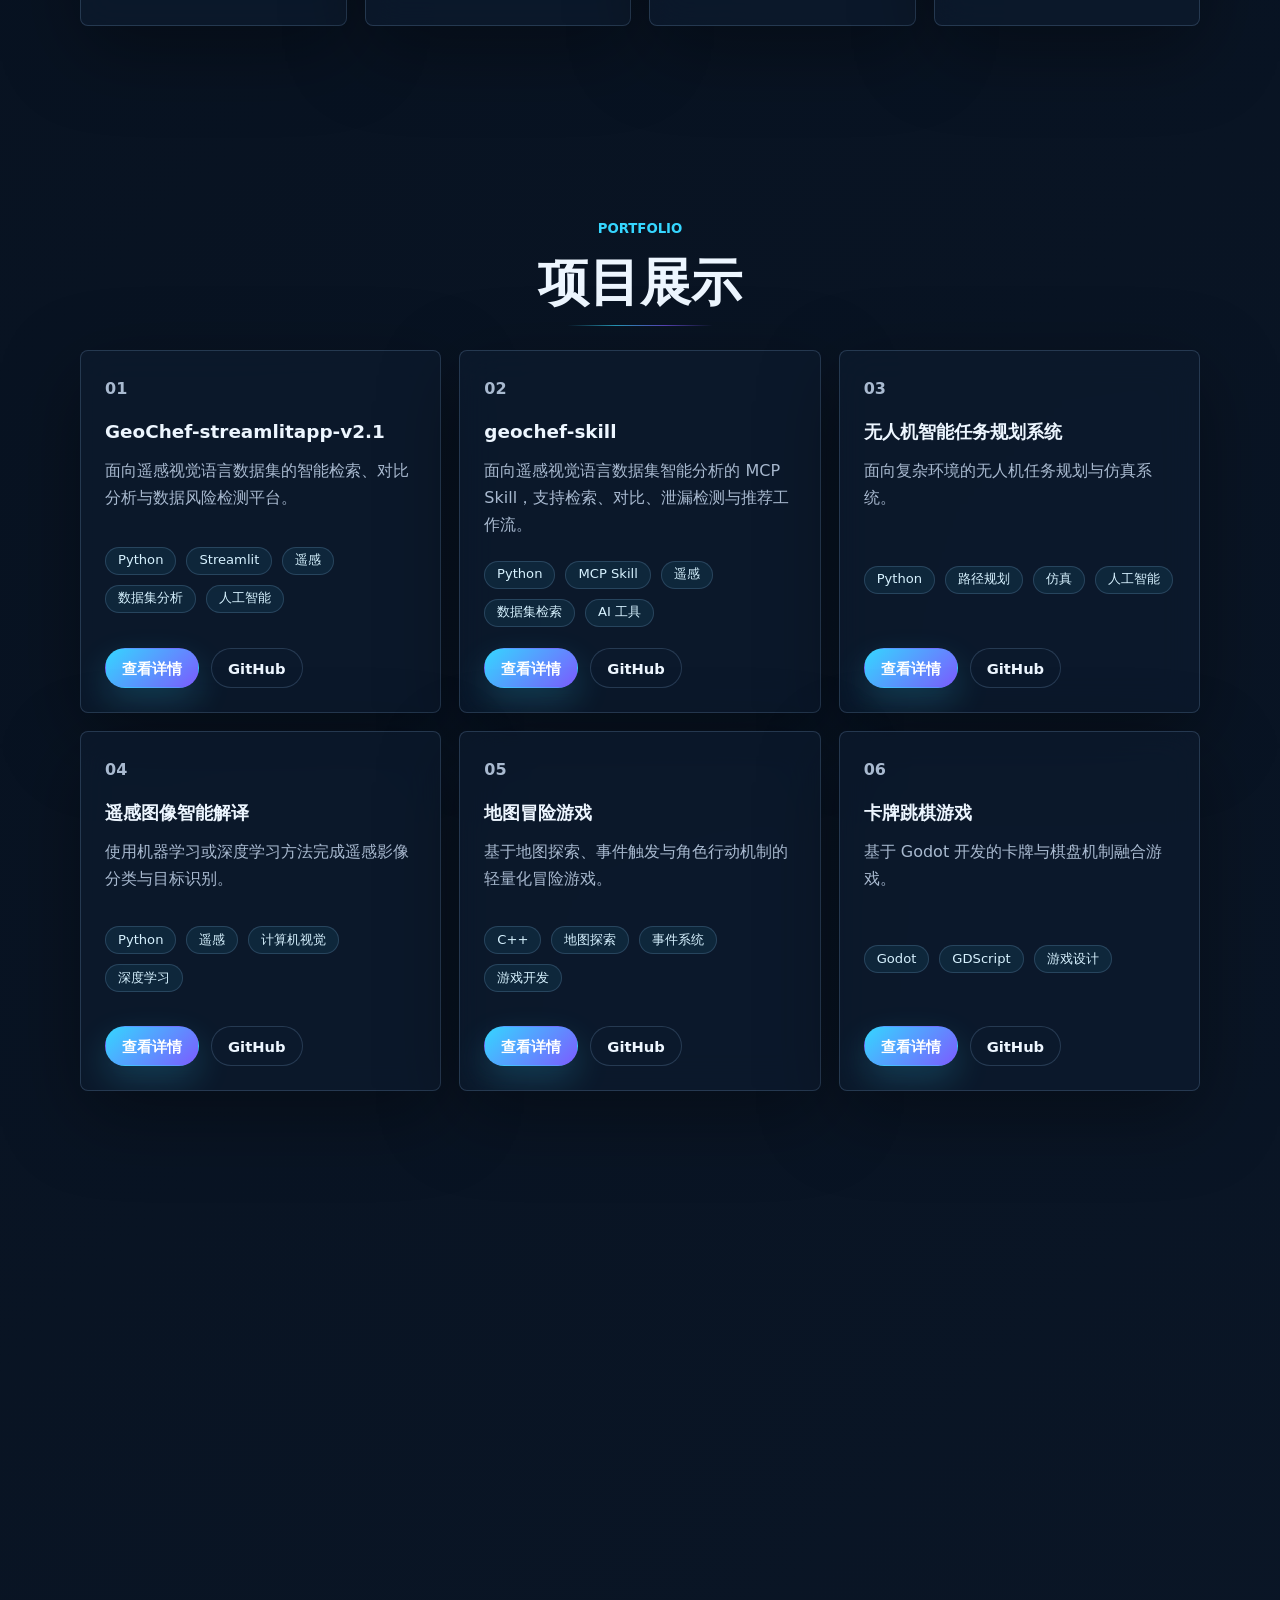
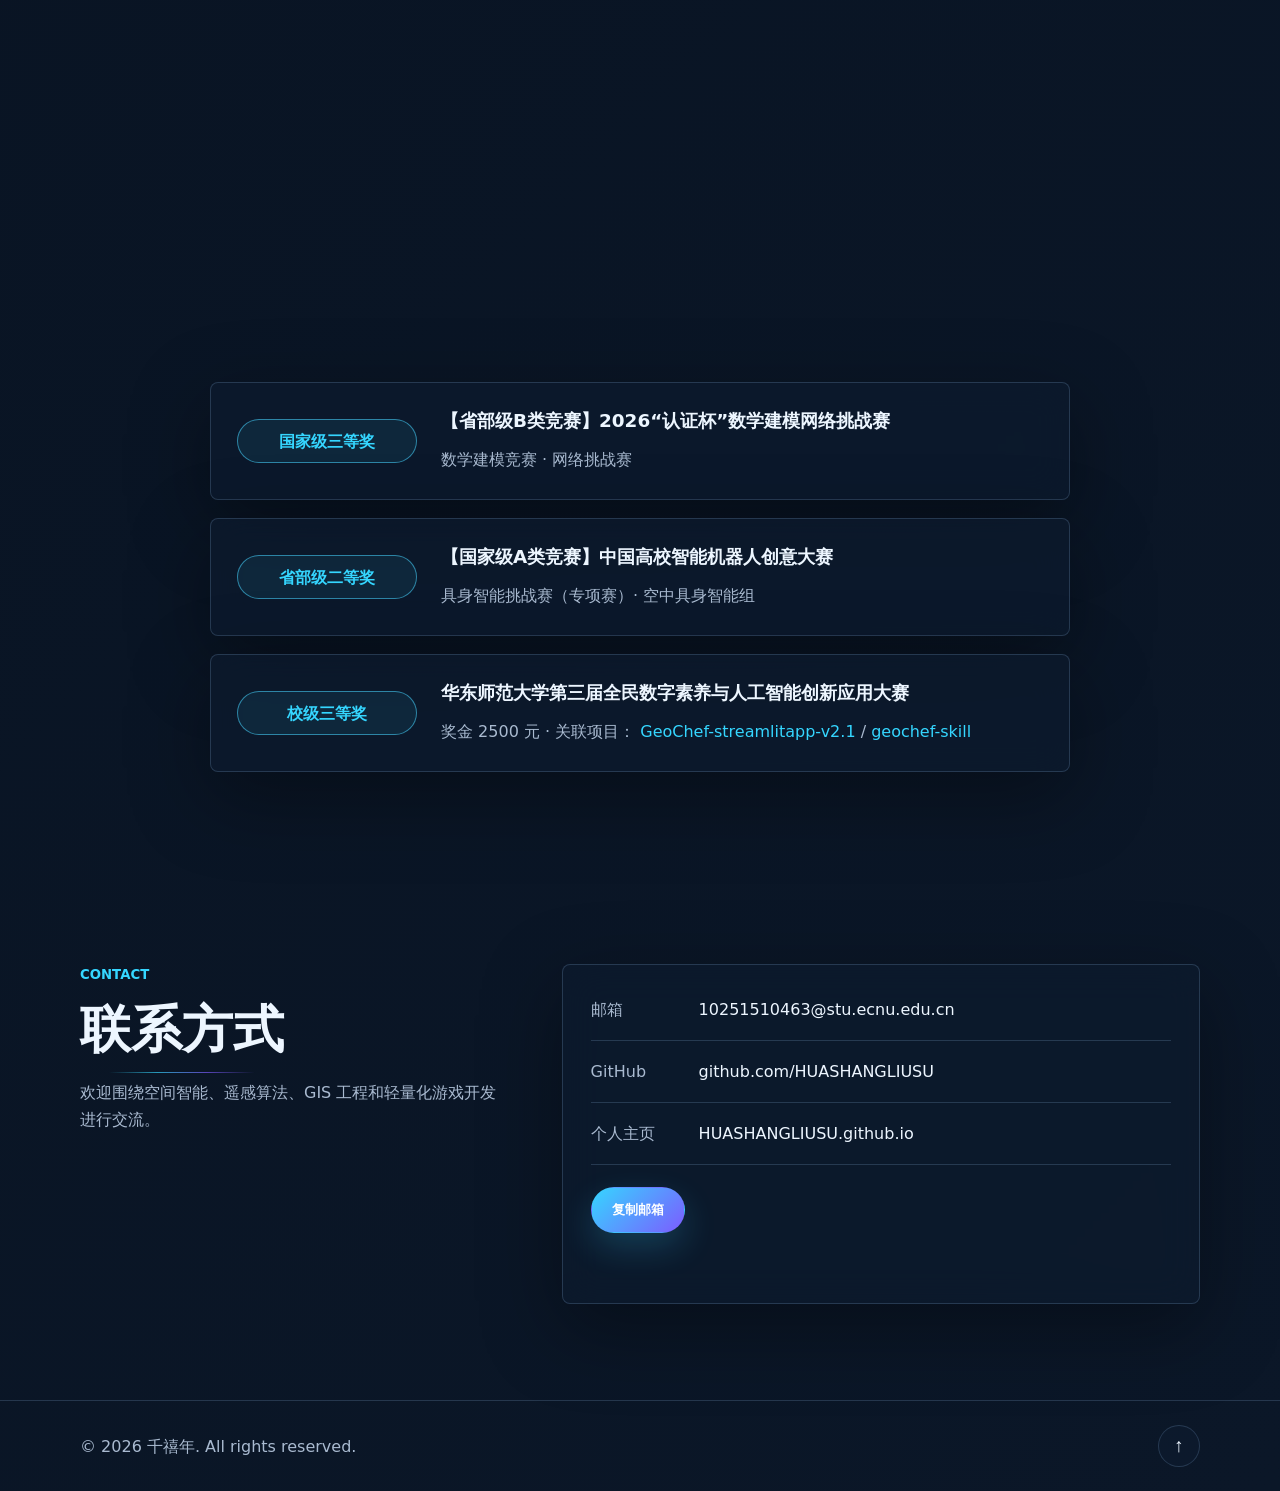
==== commit 117efea4: "Add HKU summer exchange experience" ====
--- a/index.html
+++ b/index.html
@@ -35,6 +35,7 @@
         <li><a class="nav-link" href="#about">关于我</a></li>
         <li><a class="nav-link" href="#skills">技能</a></li>
         <li><a class="nav-link" href="#projects">项目</a></li>
+        <li><a class="nav-link" href="#experience">经历</a></li>
         <li><a class="nav-link" href="#awards">获奖</a></li>
         <li><a class="nav-link" href="#contact">联系方式</a></li>
       </ul>
@@ -264,6 +265,28 @@
             </div>
           </article>
         </div>
+      </div>
+    </section>
+
+    <section class="section" id="experience" aria-labelledby="experience-title">
+      <div class="container">
+        <div class="section-heading centered reveal">
+          <p class="eyebrow">Experience</p>
+          <h2 id="experience-title">交流经历</h2>
+        </div>
+
+        <article class="experience-card reveal">
+          <div class="experience-date">
+            <span>2026.07.19</span>
+            <span>2026.08.01</span>
+          </div>
+          <div class="experience-content">
+            <p class="experience-label">暑期交流 · 香港大学</p>
+            <h3>香港大学“全球科技菁英”访学项目</h3>
+            <p>参加华东师范大学与香港大学合作的暑期访学交流项目，围绕科技素养、学术视野与跨校交流展开学习。</p>
+            <a class="experience-link" href="http://www.jiaoliu.ecnu.edu.cn/7a/13/c11184a752147/page.htm" target="_blank" rel="noopener noreferrer">查看项目通知</a>
+          </div>
+        </article>
       </div>
     </section>
 
--- a/style.css
+++ b/style.css
@@ -549,6 +549,7 @@
 .hero-panel,
 .skill-card,
 .project-card,
+.experience-card,
 .award-card,
 .contact-card {
   border: 1px solid var(--line);
@@ -561,6 +562,7 @@
 .hero-panel,
 .skill-card,
 .project-card,
+.experience-card,
 .award-card,
 .contact-card {
   position: relative;
@@ -570,6 +572,7 @@
 .hero-panel::before,
 .skill-card::before,
 .project-card::before,
+.experience-card::before,
 .award-card::before,
 .contact-card::before {
   content: "";
@@ -586,6 +589,7 @@
 .hero-panel:hover::before,
 .skill-card:hover::before,
 .project-card:hover::before,
+.experience-card:hover::before,
 .award-card:hover::before,
 .contact-card:hover::before {
   opacity: 1;
@@ -811,6 +815,86 @@
 
 .project-card p:not(.project-index) {
   margin: 0;
+}
+
+.experience-card {
+  display: grid;
+  grid-template-columns: 220px 1fr;
+  gap: 28px;
+  align-items: stretch;
+  width: min(920px, 100%);
+  margin: 0 auto;
+  padding: 28px;
+  transition: transform 220ms ease, border-color 220ms ease, box-shadow 220ms ease;
+}
+
+.experience-card:hover {
+  transform: translateY(-6px);
+  border-color: color-mix(in srgb, var(--accent) 45%, var(--line));
+  box-shadow: 0 28px 90px rgba(0, 0, 0, 0.24);
+}
+
+.experience-date {
+  position: relative;
+  display: grid;
+  align-content: center;
+  gap: 10px;
+  min-height: 160px;
+  padding: 22px;
+  border: 1px solid color-mix(in srgb, var(--accent) 32%, var(--line));
+  border-radius: var(--radius);
+  background: rgba(53, 214, 255, 0.08);
+  color: var(--accent);
+  font-weight: 800;
+}
+
+.experience-date::before {
+  content: "";
+  position: absolute;
+  left: 22px;
+  top: 50%;
+  width: calc(100% - 44px);
+  height: 1px;
+  background: linear-gradient(90deg, var(--accent), var(--accent-2));
+  opacity: 0.5;
+}
+
+.experience-date span {
+  position: relative;
+  display: block;
+}
+
+.experience-content {
+  display: grid;
+  align-content: center;
+  gap: 12px;
+}
+
+.experience-label {
+  margin: 0;
+  color: var(--accent);
+  font-size: 0.9rem;
+  font-weight: 800;
+}
+
+.experience-content h3 {
+  margin: 0;
+  font-size: clamp(1.35rem, 2.6vw, 2rem);
+}
+
+.experience-content p:not(.experience-label) {
+  margin: 0;
+  color: var(--muted);
+}
+
+.experience-link {
+  width: fit-content;
+  color: var(--accent);
+  font-weight: 800;
+}
+
+.experience-link:hover {
+  text-decoration: underline;
 }
 
 .award-card {
@@ -1128,6 +1212,15 @@
     grid-template-columns: 1fr;
   }
 
+  .experience-card {
+    grid-template-columns: 1fr;
+    padding: 22px;
+  }
+
+  .experience-date {
+    min-height: auto;
+  }
+
   .award-card::after,
   .awards-list::before {
     display: none;
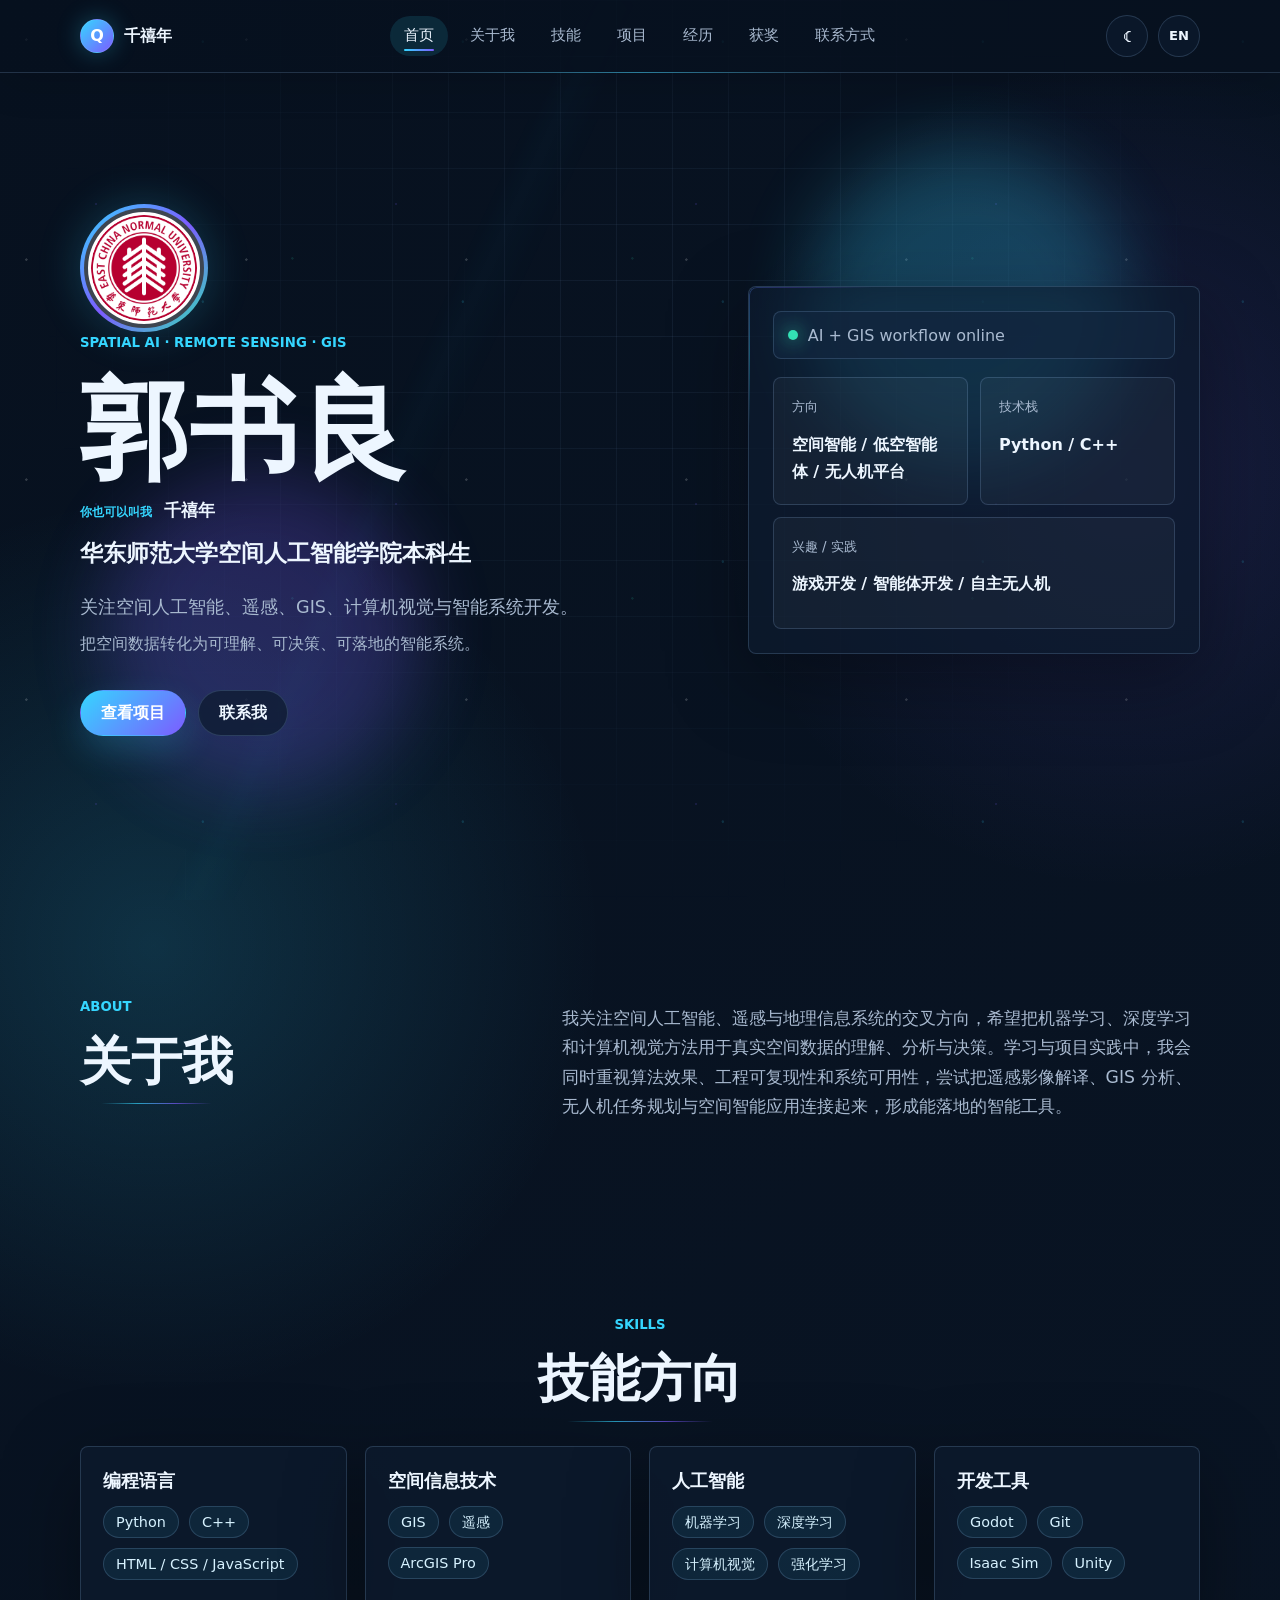
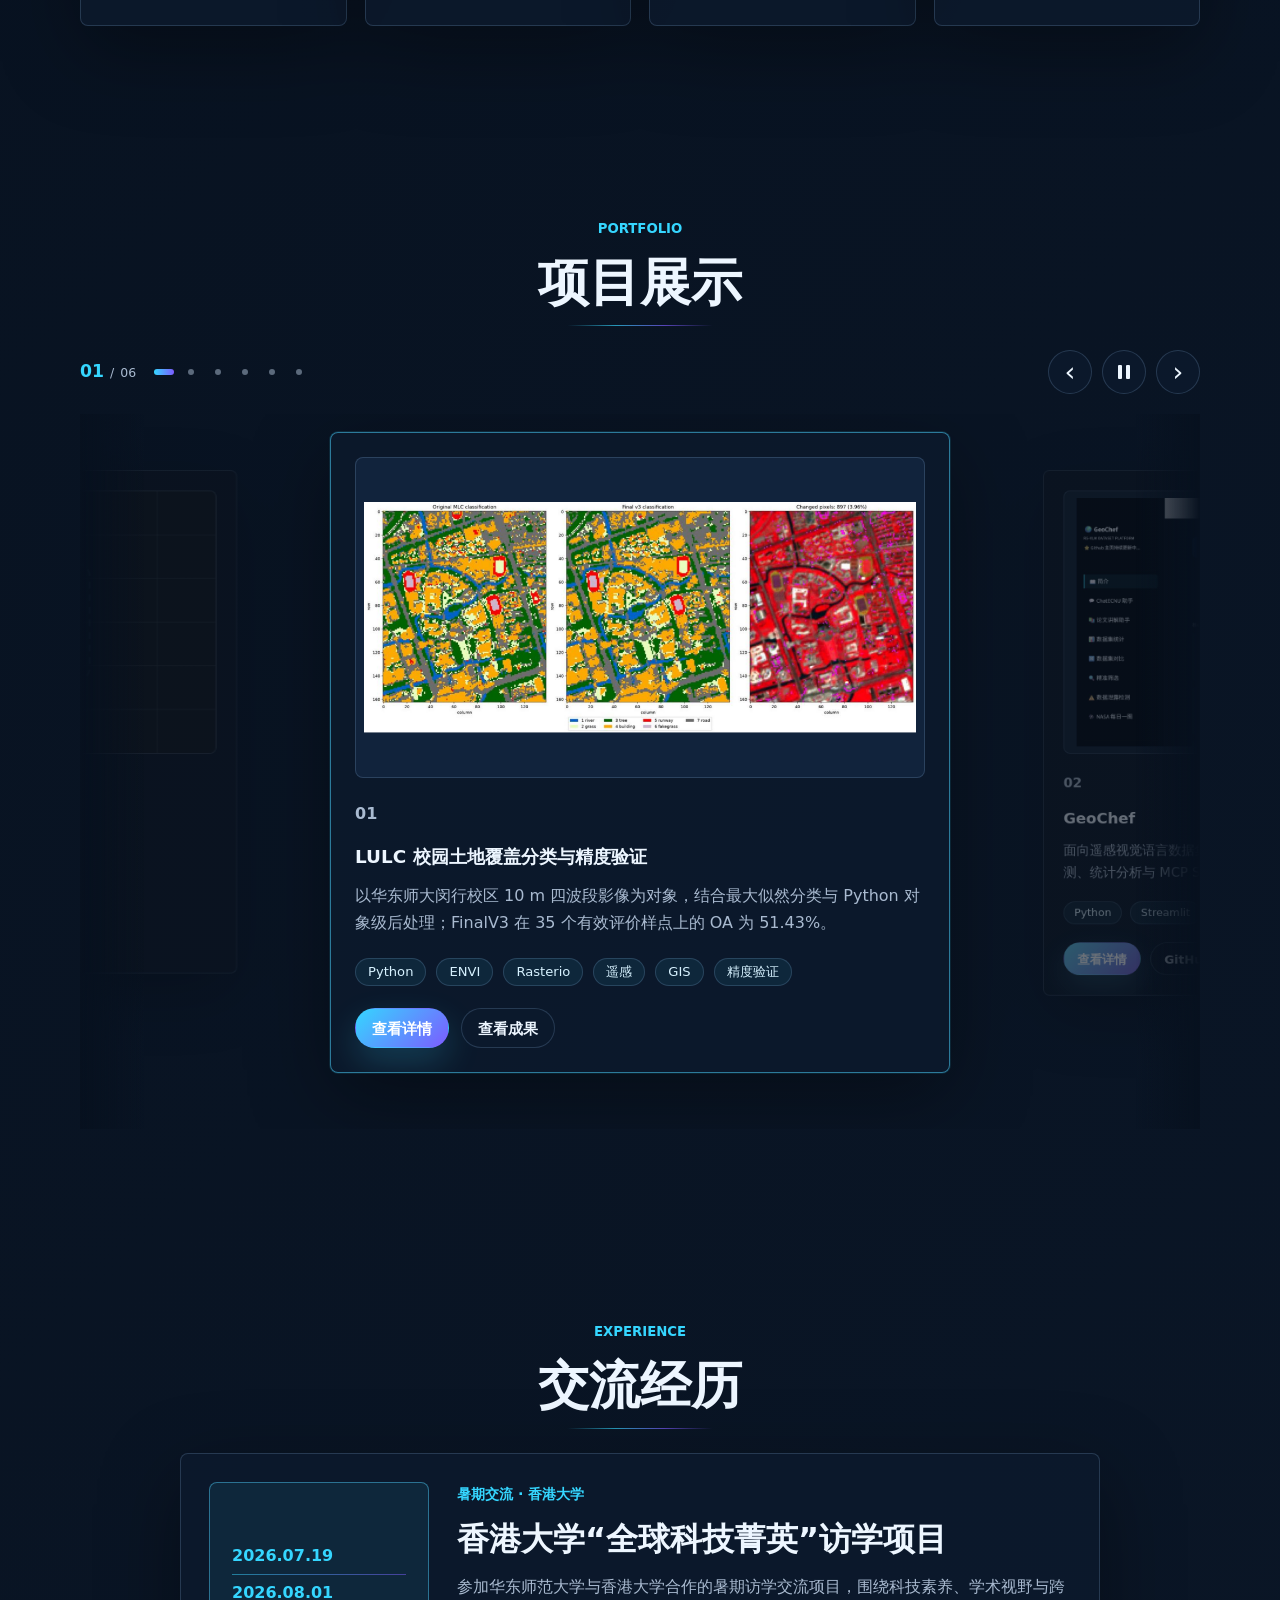
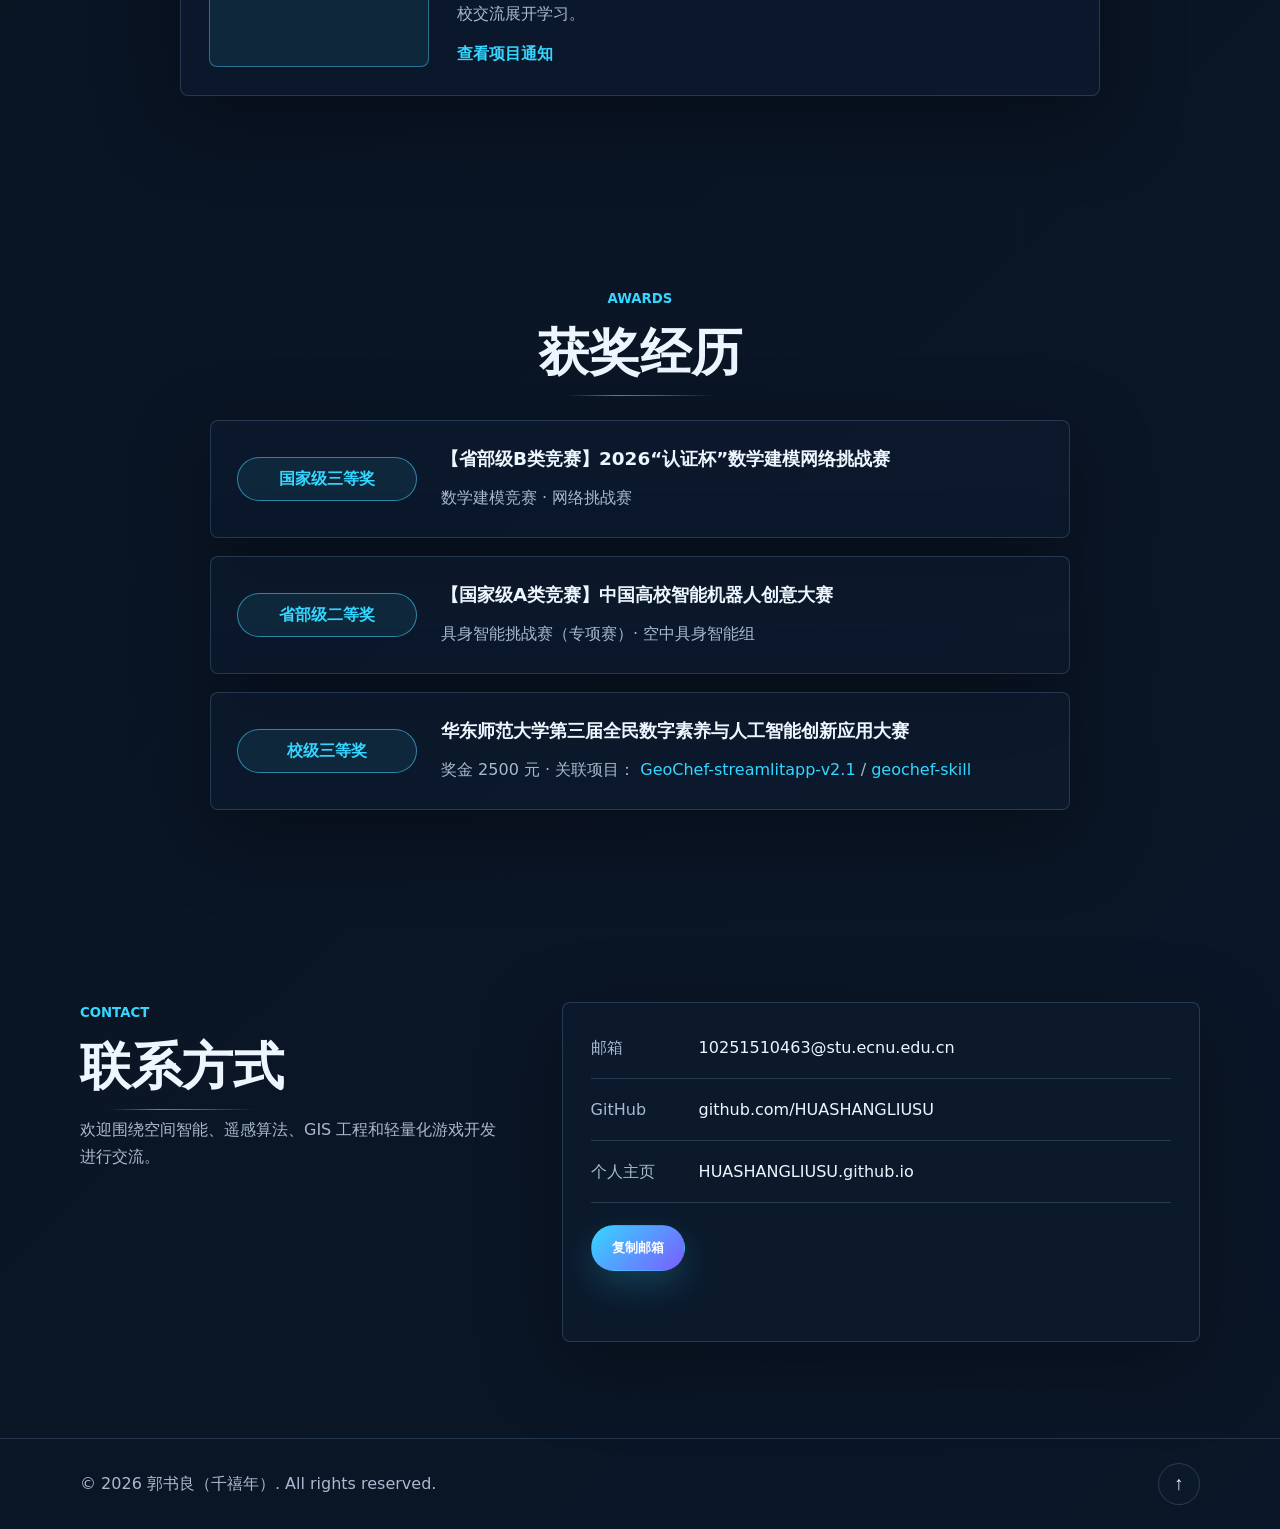
==== commit 93b9799e: "Update portfolio content and interactions" ====
--- a/index.html
+++ b/index.html
@@ -3,9 +3,9 @@
 <head>
   <meta charset="UTF-8">
   <meta name="viewport" content="width=device-width, initial-scale=1.0">
-  <meta name="description" content="千禧年 - 华东师范大学空间人工智能学院学生个人主页">
-  <title>千禧年 | 空间人工智能个人名片</title>
-  <link rel="stylesheet" href="style.css">
+  <meta name="description" content="郭书良（千禧年）- 华东师范大学空间人工智能学院本科生个人主页">
+  <title>郭书良（千禧年）| 空间人工智能个人名片</title>
+    <link rel="stylesheet" href="style.css?v=20260721-10">
 </head>
 <body>
   <a class="skip-link" href="#main">跳转到主要内容</a>
@@ -52,16 +52,17 @@
       <div class="container hero-layout">
         <div class="hero-content reveal">
           <div class="avatar-wrap">
-            <img class="avatar" src="data:image/svg+xml,%3Csvg xmlns='http://www.w3.org/2000/svg' width='240' height='240' viewBox='0 0 240 240'%3E%3Cdefs%3E%3ClinearGradient id='g' x1='24' x2='216' y1='20' y2='220' gradientUnits='userSpaceOnUse'%3E%3Cstop stop-color='%2328d7ff'/%3E%3Cstop offset='0.55' stop-color='%235f6cff'/%3E%3Cstop offset='1' stop-color='%23944dff'/%3E%3C/linearGradient%3E%3C/defs%3E%3Crect width='240' height='240' rx='120' fill='%230b1220'/%3E%3Ccircle cx='120' cy='91' r='43' fill='url(%23g)' opacity='0.92'/%3E%3Cpath d='M49 203c10-43 40-68 71-68s61 25 71 68' fill='url(%23g)' opacity='0.82'/%3E%3Cpath d='M54 53h132M54 187h132M29 120h182' stroke='%23eaf7ff' stroke-opacity='0.22' stroke-width='3'/%3E%3Ccircle cx='120' cy='120' r='105' fill='none' stroke='%23ffffff' stroke-opacity='0.12' stroke-width='3'/%3E%3C/svg%3E" alt="千禧年的圆形头像占位图">
+            <img class="avatar" src="assets/ecnu-emblem.png" alt="华东师范大学校徽">
           </div>
           <p class="eyebrow">Spatial AI · Remote Sensing · GIS</p>
-          <h1 id="hero-title">千禧年</h1>
+          <h1 id="hero-title">郭书良</h1>
+          <p class="name-line"><span>你也可以叫我</span><strong>千禧年</strong></p>
           <p class="identity">华东师范大学空间人工智能学院本科生</p>
           <p class="hero-summary">关注空间人工智能、遥感、GIS、计算机视觉与智能系统开发。</p>
           <p class="signature">把空间数据转化为可理解、可决策、可落地的智能系统。</p>
           <div class="hero-buttons">
-            <a class="btn btn-primary" href="#projects">查看项目</a>
-            <a class="btn btn-secondary" href="#contact">联系我</a>
+            <a class="btn btn-primary magnetic" href="#projects">查看项目</a>
+            <a class="btn btn-secondary magnetic" href="#contact">联系我</a>
           </div>
         </div>
 
@@ -155,50 +156,82 @@
           <h2 id="projects-title">项目展示</h2>
         </div>
 
-        <div class="project-grid">
-          <article class="project-card reveal" data-hover="Award-linked data intelligence platform">
+        <div class="carousel-head reveal">
+          <div class="carousel-controls" aria-label="项目轮播控制">
+            <button class="carousel-btn" type="button" data-carousel-prev aria-label="上一组项目">‹</button>
+            <button class="carousel-btn" type="button" data-carousel-toggle aria-label="暂停项目自动播放" aria-pressed="false" title="暂停自动播放"><span class="carousel-play-state" aria-hidden="true"></span></button>
+            <button class="carousel-btn" type="button" data-carousel-next aria-label="下一组项目">›</button>
+          </div>
+        </div>
+
+        <div class="project-grid project-carousel" tabindex="0" aria-label="项目横向轮播">
+          <article class="project-card reveal project-card-featured" data-hover="Campus LULC · accuracy validation">
+            <img class="project-image project-image-contain" src="assets/lulc-classification-comparison.png" alt="华东师大闵行校区 LULC 原始分类、FinalV3 分类与修正像元对比">
             <div>
               <p class="project-index">01</p>
-              <h3>GeoChef-streamlitapp-v2.1</h3>
-              <p>面向遥感视觉语言数据集的智能检索、对比分析与数据风险检测平台。</p>
+              <h3>LULC 校园土地覆盖分类与精度验证</h3>
+              <p>以华东师大闵行校区 10 m 四波段影像为对象，结合最大似然分类与 Python 对象级后处理；FinalV3 在 35 个有效评价样点上的 OA 为 51.43%。</p>
+            </div>
+            <div class="tag-list compact">
+              <span>Python</span>
+              <span>ENVI</span>
+              <span>Rasterio</span>
+              <span>遥感</span>
+              <span>GIS</span>
+              <span>精度验证</span>
+            </div>
+            <div class="card-actions">
+              <a class="btn btn-small btn-primary magnetic" href="project-lulc.html" aria-label="查看 LULC 校园土地覆盖分类与精度验证项目详情">查看详情</a>
+              <a class="btn btn-small btn-ghost magnetic" href="project-lulc.html#results" aria-label="查看 LULC 分类与精度成果">查看成果</a>
+            </div>
+          </article>
+
+          <article class="project-card reveal project-card-featured" data-hover="RS-VLM dataset intelligence">
+            <img class="project-image project-image-contain" src="assets/geochef-home.png" alt="GeoChef 遥感视觉语言数据集平台真实运行界面">
+            <div>
+              <p class="project-index">02</p>
+              <h3>GeoChef</h3>
+              <p>面向遥感视觉语言数据集的检索分析平台，整合精准筛选、数据集对比、泄露检测、统计分析与 MCP Skill 工作流。</p>
             </div>
             <div class="tag-list compact">
               <span>Python</span>
               <span>Streamlit</span>
-              <span>遥感</span>
-              <span>数据集分析</span>
-              <span>人工智能</span>
-            </div>
-            <div class="card-actions">
-              <a class="btn btn-small btn-primary" href="https://github.com/HUASHANGLIUSU/GeoChef-streamlitapp-v2.1" target="_blank" rel="noopener noreferrer" aria-label="查看 GeoChef-streamlitapp-v2.1 项目详情">查看详情</a>
-              <a class="btn btn-small btn-ghost" href="https://github.com/HUASHANGLIUSU/GeoChef-streamlitapp-v2.1" target="_blank" rel="noopener noreferrer" aria-label="打开 GeoChef-streamlitapp-v2.1 GitHub 仓库">GitHub</a>
-            </div>
-          </article>
-
-          <article class="project-card reveal" data-hover="Reusable AI workflow skill">
-            <div>
-              <p class="project-index">02</p>
-              <h3>geochef-skill</h3>
-              <p>面向遥感视觉语言数据集智能分析的 MCP Skill，支持检索、对比、泄漏检测与推荐工作流。</p>
-            </div>
-            <div class="tag-list compact">
-              <span>Python</span>
               <span>MCP Skill</span>
-              <span>遥感</span>
-              <span>数据集检索</span>
-              <span>AI 工具</span>
-            </div>
-            <div class="card-actions">
-              <a class="btn btn-small btn-primary" href="https://github.com/HUASHANGLIUSU/geochef-skill" target="_blank" rel="noopener noreferrer" aria-label="查看 geochef-skill 项目详情">查看详情</a>
-              <a class="btn btn-small btn-ghost" href="https://github.com/HUASHANGLIUSU/geochef-skill" target="_blank" rel="noopener noreferrer" aria-label="打开 geochef-skill GitHub 仓库">GitHub</a>
-            </div>
-          </article>
-
-          <article class="project-card reveal" data-hover="Planning · simulation · autonomy">
+              <span>RS-VLM</span>
+              <span>数据泄露检测</span>
+            </div>
+            <div class="card-actions">
+              <a class="btn btn-small btn-primary magnetic" href="project-geochef.html" aria-label="查看 GeoChef 项目详情">查看详情</a>
+              <a class="btn btn-small btn-ghost magnetic" href="https://github.com/HUASHANGLIUSU/GeoChef-streamlitapp-v2.1" target="_blank" rel="noopener noreferrer" aria-label="打开 GeoChef-streamlitapp-v2.1 GitHub 仓库">GitHub</a>
+            </div>
+          </article>
+
+          <article class="project-card reveal project-card-featured" data-hover="Map exploration · event-driven adventure">
+            <img class="project-image project-image-contain" src="assets/map-adventure-map.png" alt="地图冒险游戏 Godot 版本真实地图探索界面">
             <div>
               <p class="project-index">03</p>
+              <h3>地图冒险游戏</h3>
+              <p>从 C++ 原型、Qt Widgets 界面持续演进至 Godot 版本，围绕战争迷雾、路线选择、事件、战斗与收藏构建完整冒险循环。</p>
+            </div>
+            <div class="tag-list compact">
+              <span>Godot</span>
+              <span>GDScript</span>
+              <span>C++ / Qt</span>
+              <span>地图探索</span>
+              <span>事件与战斗</span>
+            </div>
+            <div class="card-actions">
+              <a class="btn btn-small btn-primary magnetic" href="project-map-adventure.html" aria-label="查看地图冒险游戏详情">查看详情</a>
+              <a class="btn btn-small btn-ghost magnetic is-disabled" href="project-map-adventure.html" aria-label="地图冒险游戏仓库暂未公开">项目页</a>
+            </div>
+          </article>
+
+          <article class="project-card reveal project-card-empty" data-hover="Content reserved">
+            <img class="project-image" src="assets/project-placeholder.svg" alt="无人机智能任务规划系统项目图片占位">
+            <div>
+              <p class="project-index">04</p>
               <h3>无人机智能任务规划系统</h3>
-              <p>面向复杂环境的无人机任务规划与仿真系统。</p>
+              <p>项目简介待补充。</p>
             </div>
             <div class="tag-list compact">
               <span>Python</span>
@@ -207,16 +240,17 @@
               <span>人工智能</span>
             </div>
             <div class="card-actions">
-              <a class="btn btn-small btn-primary" href="#" aria-label="查看无人机智能任务规划系统详情">查看详情</a>
-              <a class="btn btn-small btn-ghost" href="#" aria-label="打开无人机智能任务规划系统 GitHub 占位链接">GitHub</a>
-            </div>
-          </article>
-
-          <article class="project-card reveal" data-hover="Classification · detection · interpretation">
-            <div>
-              <p class="project-index">04</p>
+              <a class="btn btn-small btn-primary" href="project-uav.html" aria-label="查看无人机智能任务规划系统详情">查看详情</a>
+              <a class="btn btn-small btn-ghost is-disabled" href="project-uav.html" aria-label="无人机智能任务规划系统 GitHub 暂未公开">待补充</a>
+            </div>
+          </article>
+
+          <article class="project-card reveal project-card-empty" data-hover="Content reserved">
+            <img class="project-image" src="assets/project-placeholder.svg" alt="遥感图像智能解译项目图片占位">
+            <div>
+              <p class="project-index">05</p>
               <h3>遥感图像智能解译</h3>
-              <p>使用机器学习或深度学习方法完成遥感影像分类与目标识别。</p>
+              <p>项目简介待补充。</p>
             </div>
             <div class="tag-list compact">
               <span>Python</span>
@@ -225,34 +259,17 @@
               <span>深度学习</span>
             </div>
             <div class="card-actions">
-              <a class="btn btn-small btn-primary" href="#" aria-label="查看遥感图像智能解译详情">查看详情</a>
-              <a class="btn btn-small btn-ghost" href="#" aria-label="打开遥感图像智能解译 GitHub 占位链接">GitHub</a>
-            </div>
-          </article>
-
-          <article class="project-card reveal" data-hover="Map exploration · event-driven adventure">
-            <div>
-              <p class="project-index">05</p>
-              <h3>地图冒险游戏</h3>
-              <p>基于地图探索、事件触发与角色行动机制的轻量化冒险游戏。</p>
-            </div>
-            <div class="tag-list compact">
-              <span>C++</span>
-              <span>地图探索</span>
-              <span>事件系统</span>
-              <span>游戏开发</span>
-            </div>
-            <div class="card-actions">
-              <a class="btn btn-small btn-primary" href="#" aria-label="查看地图冒险游戏详情">查看详情</a>
-              <a class="btn btn-small btn-ghost" href="#" aria-label="打开地图冒险游戏 GitHub 占位链接">GitHub</a>
-            </div>
-          </article>
-
-          <article class="project-card reveal" data-hover="Board mechanics · card strategy">
+              <a class="btn btn-small btn-primary" href="project-rs-interpretation.html" aria-label="查看遥感图像智能解译详情">查看详情</a>
+              <a class="btn btn-small btn-ghost is-disabled" href="project-rs-interpretation.html" aria-label="遥感图像智能解译 GitHub 暂未公开">待补充</a>
+            </div>
+          </article>
+
+          <article class="project-card reveal project-card-empty" data-hover="Content reserved">
+            <img class="project-image" src="assets/project-placeholder.svg" alt="卡牌跳棋游戏项目图片占位">
             <div>
               <p class="project-index">06</p>
               <h3>卡牌跳棋游戏</h3>
-              <p>基于 Godot 开发的卡牌与棋盘机制融合游戏。</p>
+              <p>项目简介待补充。</p>
             </div>
             <div class="tag-list compact">
               <span>Godot</span>
@@ -260,8 +277,8 @@
               <span>游戏设计</span>
             </div>
             <div class="card-actions">
-              <a class="btn btn-small btn-primary" href="#" aria-label="查看卡牌跳棋游戏详情">查看详情</a>
-              <a class="btn btn-small btn-ghost" href="#" aria-label="打开卡牌跳棋游戏 GitHub 占位链接">GitHub</a>
+              <a class="btn btn-small btn-primary" href="project-card-checkers.html" aria-label="查看卡牌跳棋游戏详情">查看详情</a>
+              <a class="btn btn-small btn-ghost is-disabled" href="project-card-checkers.html" aria-label="卡牌跳棋游戏 GitHub 暂未公开">待补充</a>
             </div>
           </article>
         </div>
@@ -361,11 +378,11 @@
 
   <footer class="site-footer">
     <div class="container footer-inner">
-      <p>© <span id="year"></span> 千禧年. All rights reserved.</p>
+      <p>© <span id="year"></span> 郭书良（千禧年）. All rights reserved.</p>
       <button class="back-to-top" type="button" aria-label="返回顶部">↑</button>
     </div>
   </footer>
 
-  <script src="script.js"></script>
+    <script src="script.js?v=20260721-9"></script>
 </body>
 </html>
--- a/style.css
+++ b/style.css
@@ -56,6 +56,7 @@
     linear-gradient(135deg, var(--bg), var(--bg-soft));
   font-family: var(--font);
   line-height: 1.7;
+  animation: pageFadeIn 420ms ease-out both;
 }
 
 body::before {
@@ -422,8 +423,12 @@
 .avatar {
   width: 100%;
   height: 100%;
+  box-sizing: border-box;
+  object-fit: contain;
+  padding: 3px;
   border-radius: 50%;
   border: 4px solid color-mix(in srgb, var(--bg) 78%, transparent);
+  background: #ffffff;
 }
 
 .eyebrow {
@@ -447,6 +452,28 @@
   font-size: clamp(3.2rem, 9vw, 6.8rem);
   line-height: 1;
   letter-spacing: 0;
+}
+
+.name-line {
+  display: flex;
+  flex-wrap: wrap;
+  align-items: baseline;
+  gap: 8px 12px;
+  margin: 0 0 8px;
+  color: var(--muted);
+}
+
+.name-line span {
+  color: var(--accent);
+  font-size: 0.78rem;
+  font-weight: 700;
+  text-transform: uppercase;
+}
+
+.name-line strong {
+  color: var(--text);
+  font-size: 1.08rem;
+  font-weight: 700;
 }
 
 h2 {
@@ -507,6 +534,7 @@
   border-radius: 999px;
   font-weight: 700;
   cursor: pointer;
+  transform: translate3d(var(--magnet-x, 0), var(--magnet-y, 0), 0);
   transition: transform 180ms ease, box-shadow 180ms ease, background 180ms ease, border-color 180ms ease;
 }
 
@@ -520,7 +548,7 @@
 }
 
 .btn:hover {
-  transform: translateY(-2px);
+  transform: translate3d(var(--magnet-x, 0), calc(var(--magnet-y, 0) - 2px), 0);
 }
 
 .btn:hover::after {
@@ -551,7 +579,8 @@
 .project-card,
 .experience-card,
 .award-card,
-.contact-card {
+.contact-card,
+.detail-panel {
   border: 1px solid var(--line);
   border-radius: var(--radius);
   background: var(--surface);
@@ -564,7 +593,8 @@
 .project-card,
 .experience-card,
 .award-card,
-.contact-card {
+.contact-card,
+.detail-panel {
   position: relative;
   overflow: hidden;
 }
@@ -574,7 +604,8 @@
 .project-card::before,
 .experience-card::before,
 .award-card::before,
-.contact-card::before {
+.contact-card::before,
+.detail-panel::before {
   content: "";
   position: absolute;
   inset: 0;
@@ -591,7 +622,8 @@
 .project-card:hover::before,
 .experience-card:hover::before,
 .award-card:hover::before,
-.contact-card:hover::before {
+.contact-card:hover::before,
+.detail-panel:hover::before {
   opacity: 1;
 }
 
@@ -630,6 +662,7 @@
   border-radius: 50%;
   background: var(--accent-3);
   box-shadow: 0 0 18px var(--accent-3);
+  animation: signalPing 2.4s ease-out infinite;
 }
 
 .stat-grid {
@@ -771,6 +804,15 @@
   padding: 24px;
   transform: perspective(900px) rotateX(var(--tilt-y, 0deg)) rotateY(var(--tilt-x, 0deg)) translateY(0);
   transition: transform 220ms ease, border-color 220ms ease, box-shadow 220ms ease;
+}
+
+.project-card h3 {
+  transition: color 220ms ease, transform 220ms ease;
+}
+
+.project-card:hover h3 {
+  color: color-mix(in srgb, var(--text) 72%, var(--accent));
+  transform: translateX(3px);
 }
 
 .project-card::after {
@@ -817,6 +859,587 @@
   margin: 0;
 }
 
+.carousel-head {
+  display: flex;
+  align-items: center;
+  justify-content: flex-end;
+  gap: 24px;
+  margin: 0 0 20px;
+}
+
+.carousel-head p {
+  max-width: 680px;
+  margin: 0;
+  color: var(--muted);
+}
+
+.carousel-controls {
+  display: flex;
+  flex: 0 0 auto;
+  gap: 10px;
+  margin-left: auto;
+}
+
+.carousel-status {
+  display: flex;
+  align-items: center;
+  gap: 16px;
+  margin-right: auto;
+}
+
+.carousel-counter {
+  display: inline-flex;
+  align-items: baseline;
+  gap: 6px;
+  min-width: 54px;
+  color: var(--muted);
+  font-size: 0.78rem;
+  font-variant-numeric: tabular-nums;
+}
+
+.carousel-counter strong {
+  color: var(--accent);
+  font-size: 1.08rem;
+  font-weight: 800;
+}
+
+.carousel-dots {
+  display: flex;
+  align-items: center;
+  gap: 3px;
+}
+
+.carousel-dot {
+  position: relative;
+  display: inline-grid;
+  place-items: center;
+  width: 24px;
+  height: 28px;
+  padding: 0;
+  border: 0;
+  background: transparent;
+  cursor: pointer;
+}
+
+.carousel-dot::before {
+  content: "";
+  width: 6px;
+  height: 6px;
+  border-radius: 999px;
+  background: color-mix(in srgb, var(--muted) 52%, transparent);
+  transition: width 260ms ease, background 260ms ease, transform 180ms ease;
+}
+
+.carousel-dot:hover::before {
+  transform: scale(1.35);
+  background: var(--accent);
+}
+
+.carousel-dot.is-active::before {
+  width: 20px;
+  background: linear-gradient(90deg, var(--accent), var(--accent-2));
+}
+
+.carousel-btn {
+  display: inline-grid;
+  place-items: center;
+  width: 44px;
+  height: 44px;
+  padding: 0;
+  border: 1px solid var(--line);
+  border-radius: 50%;
+  background: var(--surface);
+  color: var(--text);
+  font: inherit;
+  font-size: 1.7rem;
+  line-height: 1;
+  cursor: pointer;
+  backdrop-filter: blur(14px);
+  transition: transform 180ms ease, border-color 180ms ease, background 180ms ease;
+}
+
+.carousel-btn:hover {
+  transform: translateY(-2px);
+  border-color: color-mix(in srgb, var(--accent) 52%, var(--line));
+  background: color-mix(in srgb, var(--surface-strong) 88%, var(--accent));
+}
+
+.carousel-btn[aria-pressed="true"] {
+  border-color: color-mix(in srgb, var(--accent) 62%, var(--line));
+  background: color-mix(in srgb, var(--surface-strong) 76%, var(--accent));
+  color: var(--accent);
+}
+
+.carousel-play-state {
+  position: relative;
+  display: block;
+  width: 16px;
+  height: 16px;
+}
+
+.carousel-btn[aria-pressed="false"] .carousel-play-state::before,
+.carousel-btn[aria-pressed="false"] .carousel-play-state::after {
+  content: "";
+  position: absolute;
+  top: 1px;
+  bottom: 1px;
+  width: 4px;
+  border-radius: 1px;
+  background: currentColor;
+}
+
+.carousel-btn[aria-pressed="false"] .carousel-play-state::before {
+  left: 2px;
+}
+
+.carousel-btn[aria-pressed="false"] .carousel-play-state::after {
+  right: 2px;
+}
+
+.carousel-btn[aria-pressed="true"] .carousel-play-state::before {
+  content: "";
+  position: absolute;
+  top: 1px;
+  left: 4px;
+  border-top: 7px solid transparent;
+  border-bottom: 7px solid transparent;
+  border-left: 11px solid currentColor;
+}
+
+.project-carousel {
+  position: relative;
+  display: block;
+  height: 660px;
+  margin: 0;
+  padding: 18px 0 38px;
+  overflow: hidden;
+  isolation: isolate;
+  touch-action: pan-y;
+  cursor: grab;
+  transition: height 420ms cubic-bezier(0.22, 1, 0.36, 1);
+}
+
+.project-carousel.is-dragging {
+  cursor: grabbing;
+  user-select: none;
+}
+
+.project-carousel::before,
+.project-carousel::after {
+  content: "";
+  position: absolute;
+  z-index: 6;
+  top: 0;
+  bottom: 0;
+  width: clamp(18px, 5vw, 72px);
+  pointer-events: none;
+}
+
+.project-carousel::before {
+  left: 0;
+  background: linear-gradient(90deg, var(--bg), transparent);
+}
+
+.project-carousel::after {
+  right: 0;
+  background: linear-gradient(270deg, var(--bg), transparent);
+}
+
+.project-carousel .project-card {
+  position: absolute;
+  top: 18px;
+  left: 50%;
+  width: min(620px, 64vw);
+  min-height: 590px;
+  opacity: 0;
+  visibility: hidden;
+  pointer-events: none;
+  transform-origin: center top;
+  transform: translateX(calc(-50% + var(--carousel-drag-x, 0px))) translateY(calc(72px + var(--carousel-drag-y, 0px))) scale(var(--carousel-card-scale, 0.68));
+  filter: saturate(0.68) brightness(0.82);
+  will-change: transform, opacity, filter;
+  backface-visibility: hidden;
+  transition-delay: 0ms !important;
+  transition:
+    transform 720ms cubic-bezier(0.16, 1, 0.3, 1),
+    opacity 440ms cubic-bezier(0.16, 1, 0.3, 1),
+    filter 540ms cubic-bezier(0.16, 1, 0.3, 1),
+    border-color 220ms ease,
+    box-shadow 220ms ease;
+}
+
+.project-carousel.is-dragging .project-card {
+  transition: none;
+}
+
+.project-carousel .project-card.is-active,
+.project-carousel .project-card.is-prev,
+.project-carousel .project-card.is-next,
+.project-carousel .project-card.is-before,
+.project-carousel .project-card.is-after {
+  visibility: visible;
+}
+
+.project-carousel .project-card.is-active {
+  z-index: 4;
+  opacity: 1;
+  pointer-events: auto;
+  transform: translateX(calc(-50% + var(--carousel-drag-x, 0px))) translateY(var(--carousel-drag-y, 0px)) scale(var(--carousel-card-scale, 1));
+  filter: none;
+  border-color: color-mix(in srgb, var(--accent) 42%, var(--line));
+  box-shadow:
+    var(--shadow),
+    0 0 0 1px color-mix(in srgb, var(--accent) 13%, transparent);
+}
+
+.project-carousel .project-card.is-prev,
+.project-carousel .project-card.is-next {
+  z-index: 2;
+  opacity: 0.52;
+  pointer-events: auto;
+  cursor: pointer;
+  filter: saturate(0.64) brightness(0.78);
+}
+
+.project-carousel .project-card.is-prev {
+  transform: translateX(calc(-156% + var(--carousel-drag-x, 0px))) translateY(calc(38px + var(--carousel-drag-y, 0px))) scale(var(--carousel-card-scale, 0.82));
+}
+
+.project-carousel .project-card.is-next {
+  transform: translateX(calc(56% + var(--carousel-drag-x, 0px))) translateY(calc(38px + var(--carousel-drag-y, 0px))) scale(var(--carousel-card-scale, 0.82));
+}
+
+.project-carousel .project-card.is-before {
+  z-index: 1;
+  opacity: 0;
+  transform: translateX(calc(-240% + var(--carousel-drag-x, 0px))) translateY(calc(74px + var(--carousel-drag-y, 0px))) scale(var(--carousel-card-scale, 0.68));
+}
+
+.project-carousel .project-card.is-after {
+  z-index: 1;
+  opacity: 0;
+  transform: translateX(calc(140% + var(--carousel-drag-x, 0px))) translateY(calc(74px + var(--carousel-drag-y, 0px))) scale(var(--carousel-card-scale, 0.68));
+}
+
+.project-carousel .project-card.is-active:hover {
+  transform: translateX(calc(-50% + var(--carousel-drag-x, 0px))) translateY(calc(-6px + var(--carousel-drag-y, 0px))) scale(var(--carousel-card-scale, 1));
+}
+
+.project-carousel .project-card.is-prev:hover {
+  opacity: 0.74;
+  transform: translateX(calc(-156% + var(--carousel-drag-x, 0px))) translateY(calc(32px + var(--carousel-drag-y, 0px))) scale(var(--carousel-card-scale, 0.84));
+}
+
+.project-carousel .project-card.is-next:hover {
+  opacity: 0.74;
+  transform: translateX(calc(56% + var(--carousel-drag-x, 0px))) translateY(calc(32px + var(--carousel-drag-y, 0px))) scale(var(--carousel-card-scale, 0.84));
+}
+
+.project-carousel.is-dragging .project-card.is-active:hover {
+  transform: translateX(calc(-50% + var(--carousel-drag-x, 0px))) translateY(var(--carousel-drag-y, 0px)) scale(var(--carousel-card-scale, 1));
+}
+
+.project-image {
+  width: 100%;
+  aspect-ratio: 16 / 9;
+  object-fit: cover;
+  border: 1px solid var(--line);
+  border-radius: var(--radius);
+  background: var(--surface-strong);
+  transition: transform 360ms ease, filter 360ms ease, border-color 360ms ease;
+}
+
+.project-image-contain {
+  padding: 8px;
+  object-fit: contain;
+}
+
+.project-card:hover .project-image {
+  transform: translateY(-3px) scale(1.015);
+  border-color: color-mix(in srgb, var(--accent) 46%, var(--line));
+  filter: saturate(1.08) contrast(1.04);
+}
+
+.project-card-empty {
+  opacity: 0.84;
+}
+
+.project-card-empty .project-image {
+  filter: saturate(0.62);
+}
+
+.project-card-empty:hover {
+  opacity: 1;
+}
+
+.is-disabled {
+  opacity: 0.74;
+}
+
+.detail-page .site-header {
+  position: fixed;
+}
+
+.project-detail-main {
+  padding-top: var(--header-height);
+}
+
+.detail-hero {
+  position: relative;
+  overflow: hidden;
+  padding: 72px 0 42px;
+}
+
+.detail-hero::before {
+  content: "";
+  position: absolute;
+  inset: 0;
+  pointer-events: none;
+  background:
+    linear-gradient(var(--line) 1px, transparent 1px),
+    linear-gradient(90deg, var(--line) 1px, transparent 1px);
+  background-size: 64px 64px;
+  mask-image: linear-gradient(to bottom, rgba(0, 0, 0, 0.72), transparent 92%);
+  opacity: 0.24;
+}
+
+.detail-hero-grid {
+  position: relative;
+  display: grid;
+  grid-template-columns: minmax(0, 1fr) minmax(320px, 460px);
+  gap: 42px;
+  align-items: center;
+}
+
+.back-link {
+  display: inline-flex;
+  align-items: center;
+  gap: 8px;
+  width: fit-content;
+  margin-bottom: 24px;
+  color: var(--accent);
+  font-weight: 800;
+}
+
+.detail-kicker {
+  margin: 0 0 10px;
+  color: var(--accent);
+  font-size: 0.86rem;
+  font-weight: 800;
+  text-transform: uppercase;
+}
+
+.detail-title {
+  max-width: 760px;
+  margin: 0;
+  font-size: clamp(2.35rem, 6vw, 5.2rem);
+  line-height: 1.02;
+}
+
+.detail-summary {
+  max-width: 760px;
+  margin: 24px 0 0;
+  color: var(--muted);
+  font-size: 1.08rem;
+}
+
+.detail-meta,
+.detail-actions {
+  display: flex;
+  flex-wrap: wrap;
+  gap: 10px;
+  margin-top: 26px;
+}
+
+.detail-meta span {
+  display: inline-flex;
+  align-items: center;
+  min-height: 32px;
+  padding: 0 12px;
+  border: 1px solid var(--line);
+  border-radius: 999px;
+  background: rgba(53, 214, 255, 0.08);
+  color: var(--text);
+  font-size: 0.86rem;
+}
+
+.detail-visual {
+  position: relative;
+  overflow: hidden;
+  border: 1px solid var(--line);
+  border-radius: var(--radius);
+  background: var(--surface);
+  box-shadow: var(--shadow);
+}
+
+.detail-visual::after {
+  content: "";
+  position: absolute;
+  inset: -70% -20%;
+  pointer-events: none;
+  background: linear-gradient(105deg, transparent 42%, rgba(255, 255, 255, 0.18) 50%, transparent 58%);
+  transform: translateX(-55%);
+  animation: imageSweep 7s ease-in-out infinite;
+}
+
+.detail-visual img {
+  width: 100%;
+  aspect-ratio: 16 / 10;
+  object-fit: cover;
+}
+
+.detail-visual-contain img {
+  aspect-ratio: 16 / 10;
+  padding: 12px;
+  object-fit: contain;
+}
+
+.detail-content {
+  padding: 28px 0 96px;
+}
+
+.detail-grid {
+  display: grid;
+  grid-template-columns: repeat(3, minmax(0, 1fr));
+  gap: 18px;
+}
+
+.detail-panel {
+  min-height: 220px;
+  padding: 26px;
+  border: 1px solid var(--line);
+  border-radius: var(--radius);
+  background: var(--surface);
+  box-shadow: 0 18px 60px rgba(0, 0, 0, 0.12);
+  backdrop-filter: blur(16px);
+  transition: transform 220ms ease, border-color 220ms ease, box-shadow 220ms ease;
+}
+
+.detail-panel:hover {
+  transform: translateY(-5px);
+  border-color: color-mix(in srgb, var(--accent) 42%, var(--line));
+  box-shadow: 0 26px 80px rgba(0, 0, 0, 0.22);
+}
+
+.detail-panel.wide {
+  grid-column: span 2;
+}
+
+.detail-panel h2,
+.detail-panel h3 {
+  margin-top: 0;
+}
+
+.detail-panel p,
+.detail-list {
+  margin-bottom: 0;
+  color: var(--muted);
+}
+
+.detail-list {
+  padding-left: 1.2rem;
+}
+
+.detail-list li + li {
+  margin-top: 8px;
+}
+
+.detail-metric-grid {
+  grid-column: 1 / -1;
+  display: grid;
+  grid-template-columns: repeat(4, minmax(0, 1fr));
+  gap: 14px;
+}
+
+.detail-metric {
+  min-width: 0;
+  padding: 22px;
+  border: 1px solid var(--line);
+  border-radius: var(--radius);
+  background: var(--surface);
+  box-shadow: 0 16px 48px rgba(0, 0, 0, 0.1);
+}
+
+.detail-metric strong {
+  display: block;
+  margin-bottom: 8px;
+  color: var(--accent);
+  font-size: clamp(1.5rem, 3vw, 2.4rem);
+  line-height: 1;
+}
+
+.detail-metric span {
+  color: var(--muted);
+  font-size: 0.9rem;
+}
+
+.detail-result-figure {
+  grid-column: 1 / -1;
+  min-height: 0;
+  margin: 0;
+  padding: 18px;
+}
+
+.detail-result-figure a {
+  display: block;
+  overflow: hidden;
+  border-radius: calc(var(--radius) - 2px);
+  background: var(--surface-strong);
+}
+
+.detail-result-figure img {
+  width: 100%;
+  height: auto;
+  object-fit: contain;
+  transition: transform 320ms ease, filter 320ms ease;
+}
+
+.detail-result-figure:hover img {
+  transform: scale(1.012);
+  filter: saturate(1.05) contrast(1.02);
+}
+
+.detail-result-figure figcaption {
+  margin-top: 14px;
+  color: var(--muted);
+  font-size: 0.9rem;
+}
+
+.detail-gallery {
+  grid-column: 1 / -1;
+  display: grid;
+  grid-template-columns: repeat(2, minmax(0, 1fr));
+  gap: 20px;
+}
+
+.detail-gallery .detail-result-figure {
+  grid-column: auto;
+}
+
+.detail-gallery .detail-result-figure img {
+  aspect-ratio: 16 / 10;
+  object-fit: contain;
+  background: var(--surface-strong);
+}
+
+@media (max-width: 760px) {
+  .detail-gallery {
+    grid-template-columns: 1fr;
+  }
+}
+
+.detail-placeholder {
+  display: grid;
+  place-items: center;
+  min-height: 260px;
+  text-align: center;
+}
+
+.detail-placeholder p {
+  max-width: 620px;
+  margin: 0 auto;
+}
+
 .experience-card {
   display: grid;
   grid-template-columns: 220px 1fr;
@@ -857,6 +1480,8 @@
   height: 1px;
   background: linear-gradient(90deg, var(--accent), var(--accent-2));
   opacity: 0.5;
+  transform-origin: left;
+  animation: dateLinePulse 3.4s ease-in-out infinite;
 }
 
 .experience-date span {
@@ -1071,6 +1696,35 @@
   }
 }
 
+@keyframes pageFadeIn {
+  from {
+    opacity: 0;
+  }
+  to {
+    opacity: 1;
+  }
+}
+
+@keyframes signalPing {
+  0% {
+    box-shadow: 0 0 0 0 rgba(51, 224, 181, 0.45), 0 0 18px var(--accent-3);
+  }
+  70%, 100% {
+    box-shadow: 0 0 0 12px rgba(51, 224, 181, 0), 0 0 18px var(--accent-3);
+  }
+}
+
+@keyframes dateLinePulse {
+  0%, 100% {
+    transform: scaleX(0.72);
+    opacity: 0.42;
+  }
+  50% {
+    transform: scaleX(1);
+    opacity: 0.78;
+  }
+}
+
 @keyframes scanLine {
   0% {
     transform: translateY(-100%);
@@ -1122,6 +1776,20 @@
   }
   to {
     --panel-angle: 360deg;
+  }
+}
+
+@keyframes imageSweep {
+  0%, 48% {
+    transform: translateX(-58%);
+    opacity: 0;
+  }
+  58% {
+    opacity: 0.5;
+  }
+  72%, 100% {
+    transform: translateX(58%);
+    opacity: 0;
   }
 }
 
@@ -1139,6 +1807,19 @@
   .skills-grid,
   .project-grid {
     grid-template-columns: repeat(2, 1fr);
+  }
+
+  .detail-hero-grid,
+  .detail-grid {
+    grid-template-columns: 1fr;
+  }
+
+  .detail-panel.wide {
+    grid-column: auto;
+  }
+
+  .detail-metric-grid {
+    grid-template-columns: repeat(2, minmax(0, 1fr));
   }
 }
 
@@ -1208,6 +1889,47 @@
     min-height: 310px;
   }
 
+  .project-carousel .project-card {
+    width: min(82vw, 390px);
+    min-height: 560px;
+  }
+
+  .project-carousel .project-card.is-prev {
+    transform: translateX(calc(-138% + var(--carousel-drag-x, 0px))) translateY(calc(34px + var(--carousel-drag-y, 0px))) scale(var(--carousel-card-scale, 0.8));
+  }
+
+  .project-carousel .project-card.is-next {
+    transform: translateX(calc(38% + var(--carousel-drag-x, 0px))) translateY(calc(34px + var(--carousel-drag-y, 0px))) scale(var(--carousel-card-scale, 0.8));
+  }
+
+  .project-carousel .project-card.is-prev:hover {
+    transform: translateX(calc(-138% + var(--carousel-drag-x, 0px))) translateY(calc(30px + var(--carousel-drag-y, 0px))) scale(var(--carousel-card-scale, 0.82));
+  }
+
+  .project-carousel .project-card.is-next:hover {
+    transform: translateX(calc(38% + var(--carousel-drag-x, 0px))) translateY(calc(30px + var(--carousel-drag-y, 0px))) scale(var(--carousel-card-scale, 0.82));
+  }
+
+  .carousel-head {
+    flex-wrap: wrap;
+    align-items: center;
+  }
+
+  .carousel-status {
+    order: 2;
+    justify-content: center;
+    width: 100%;
+    margin-right: 0;
+  }
+
+  .carousel-controls {
+    order: 1;
+  }
+
+  .detail-hero {
+    padding-top: 52px;
+  }
+
   .award-card {
     grid-template-columns: 1fr;
   }
@@ -1242,8 +1964,18 @@
   }
 
   .hero-buttons,
-  .card-actions {
+  .card-actions,
+  .detail-actions {
     flex-direction: column;
+  }
+
+  .carousel-head {
+    display: flex;
+    justify-content: flex-end;
+  }
+
+  .detail-metric-grid {
+    grid-template-columns: 1fr;
   }
 
   .btn {
@@ -1282,7 +2014,10 @@
   .orb,
   .hero::after,
   .hero-panel::after,
-  body::after {
+  body::after,
+  body,
+  .signal-dot,
+  .experience-date::before {
     animation: none !important;
   }
 
@@ -1290,4 +2025,8 @@
   .scroll-progress {
     display: none;
   }
-}
+
+  .detail-visual::after {
+    display: none;
+  }
+}
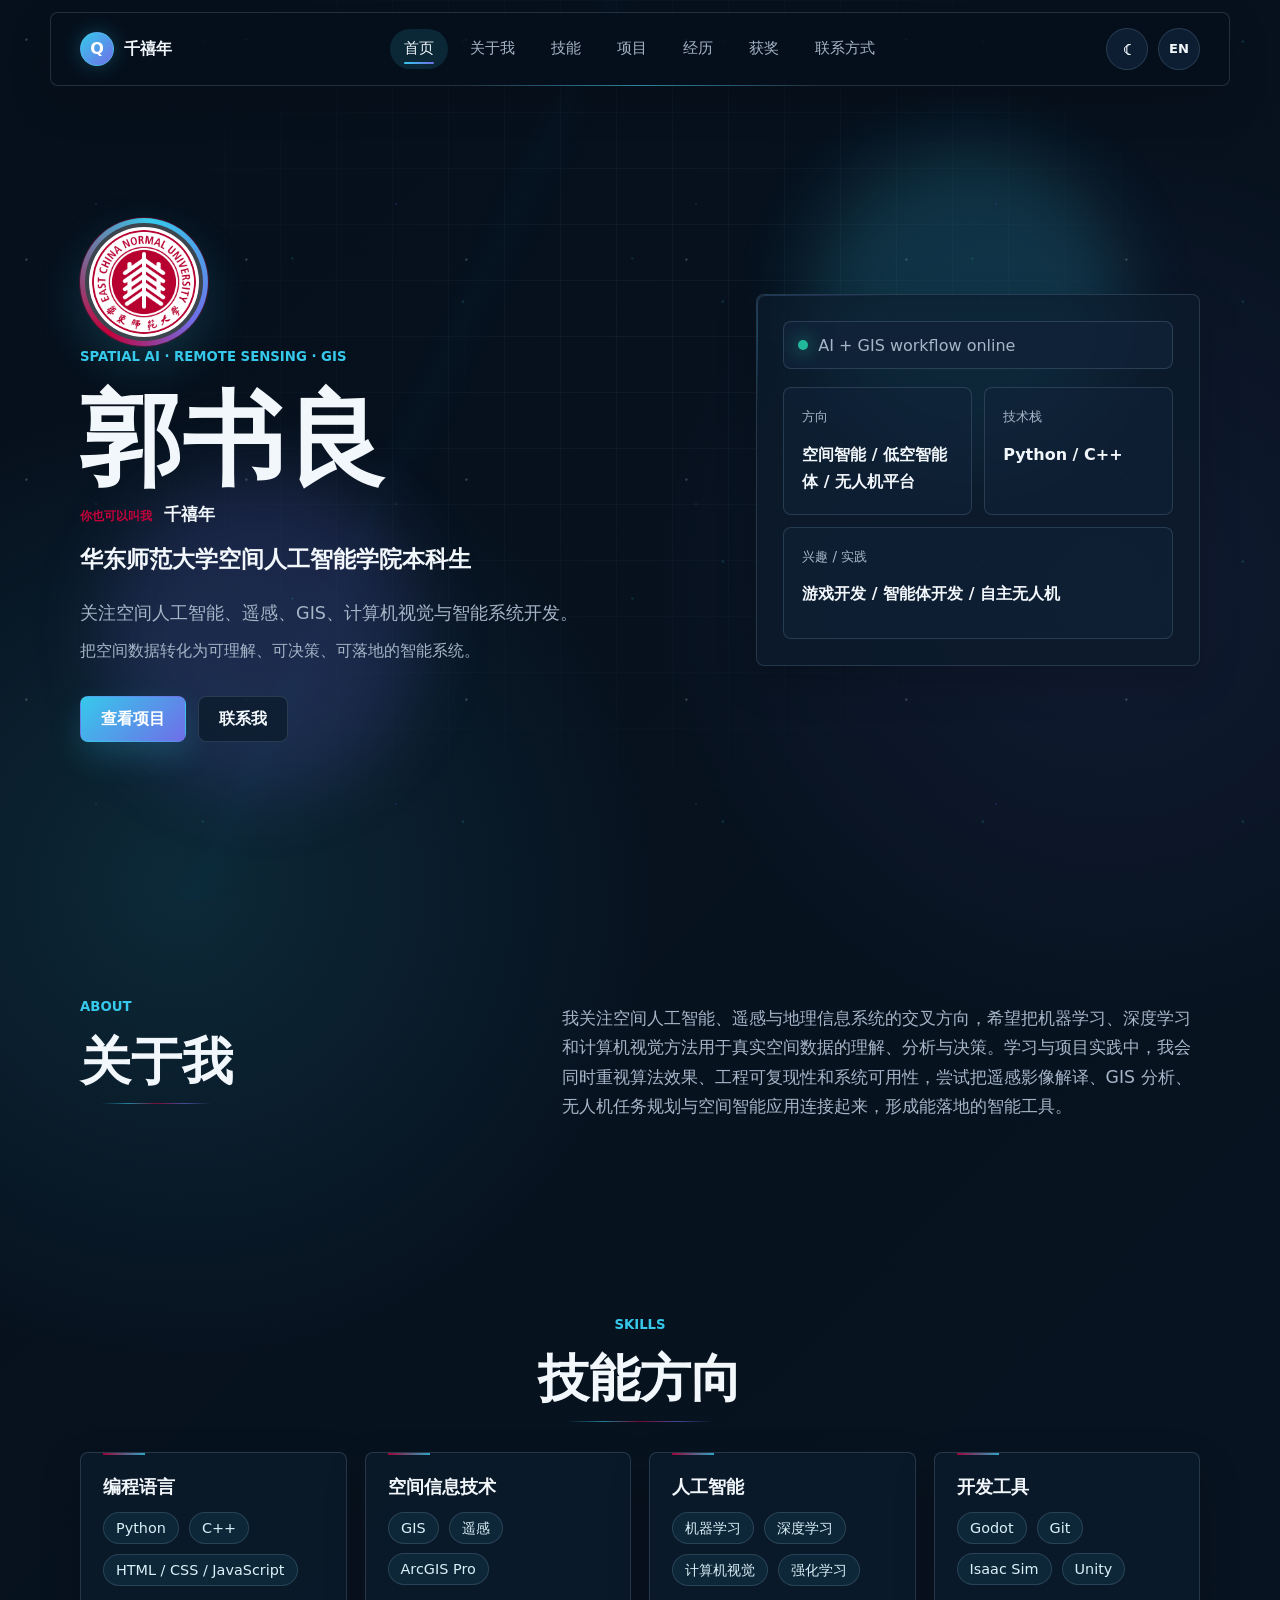
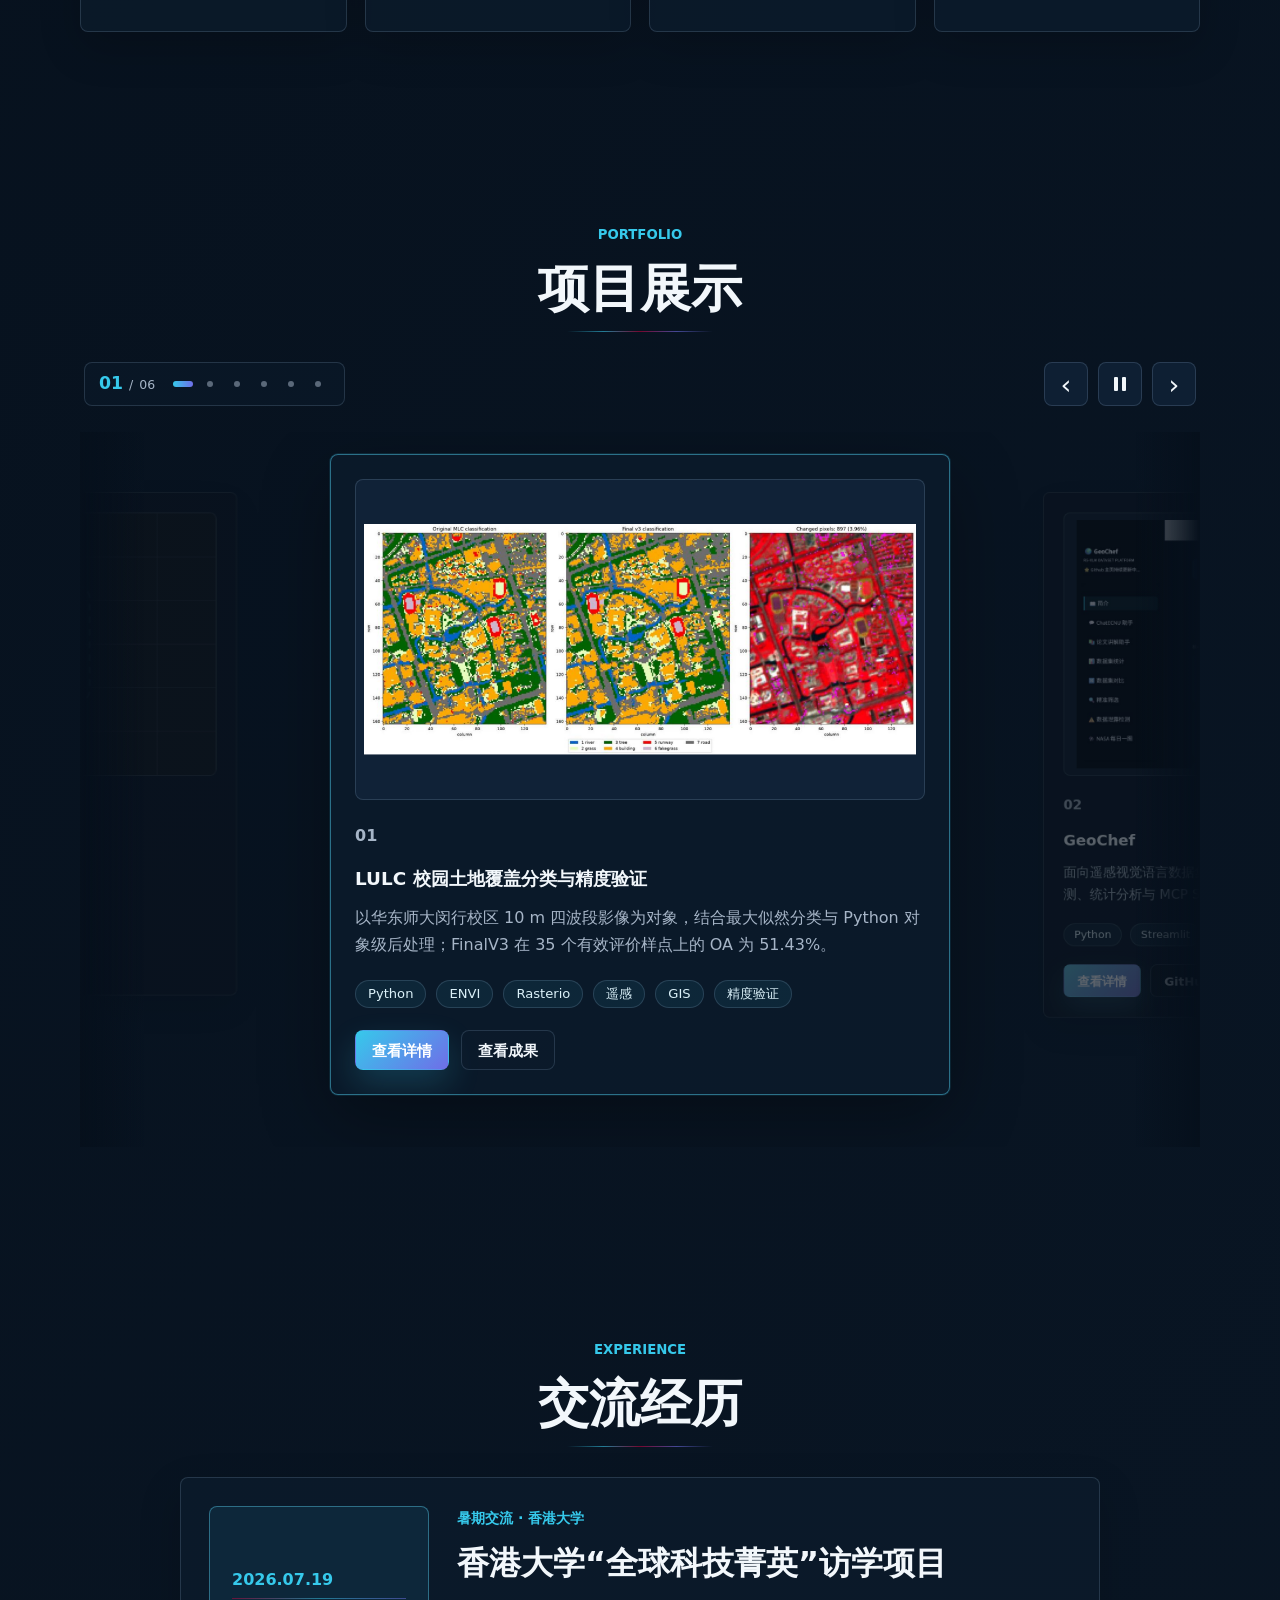
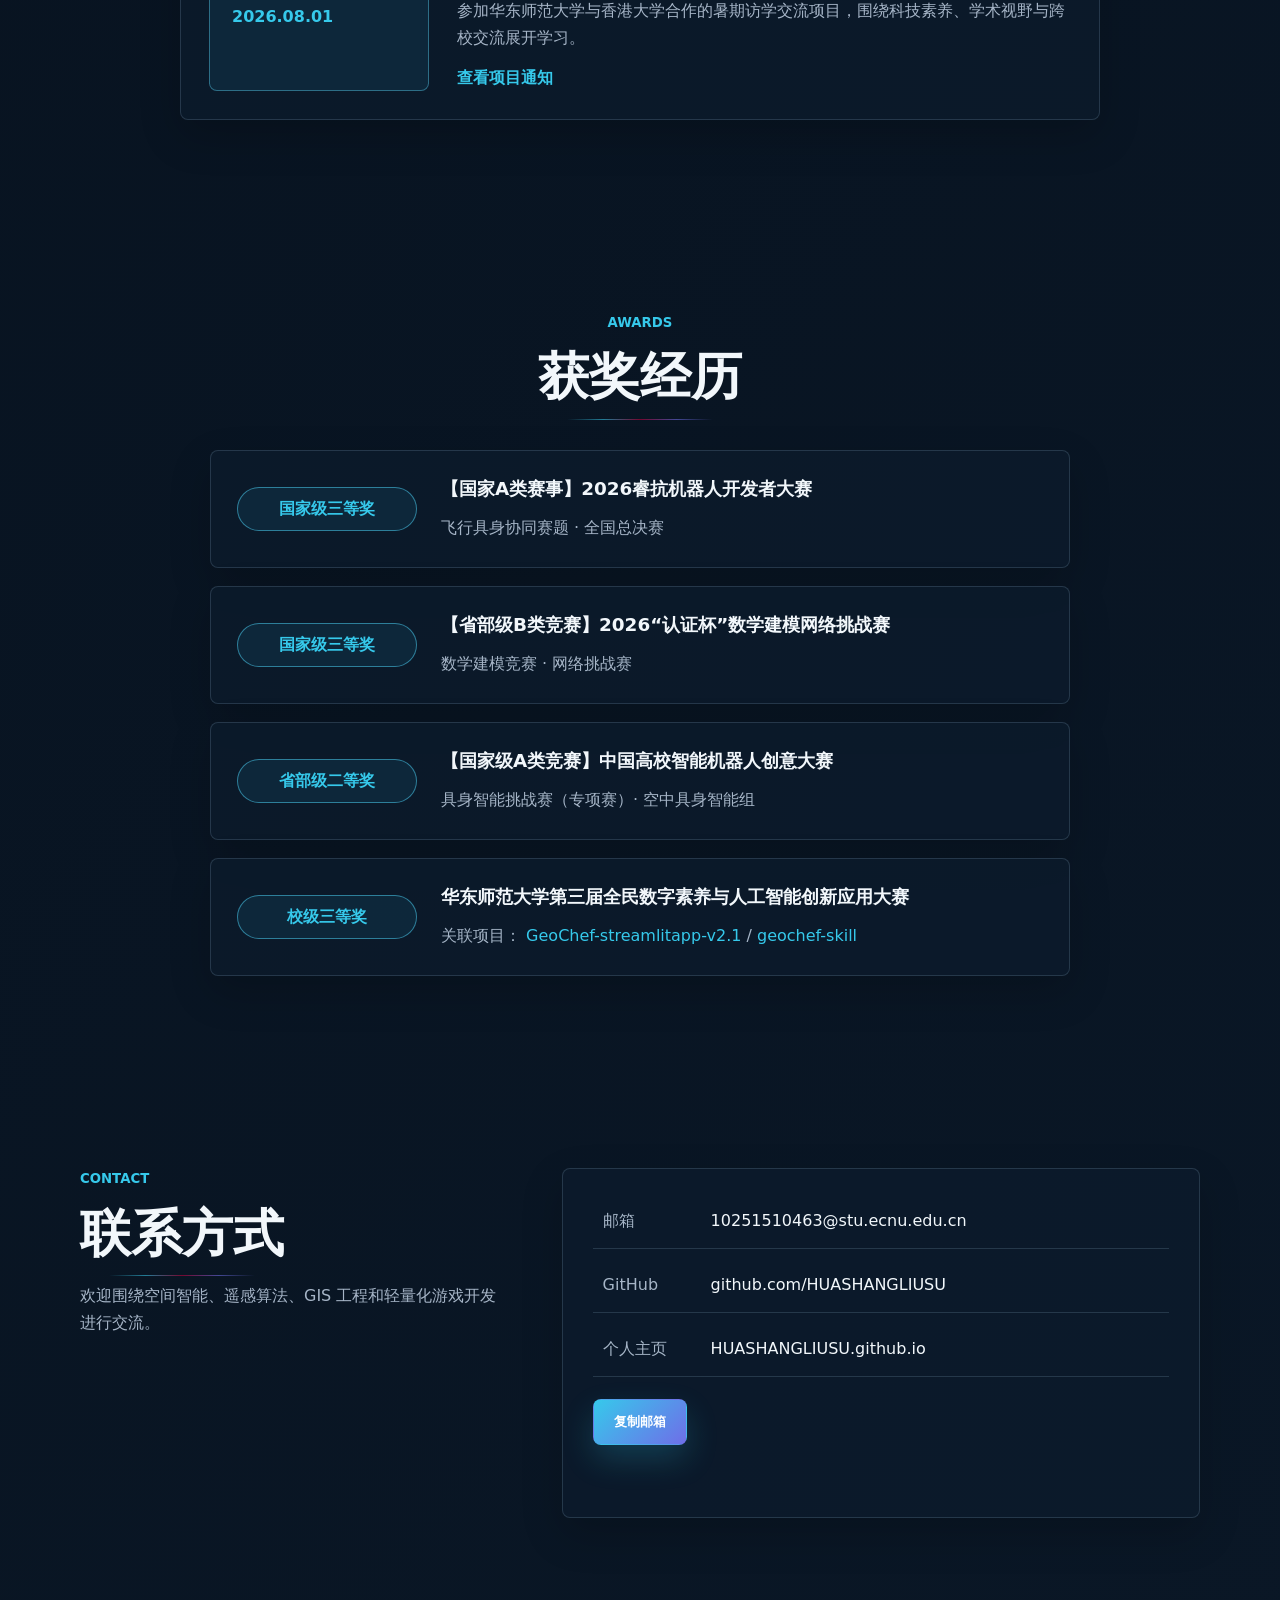
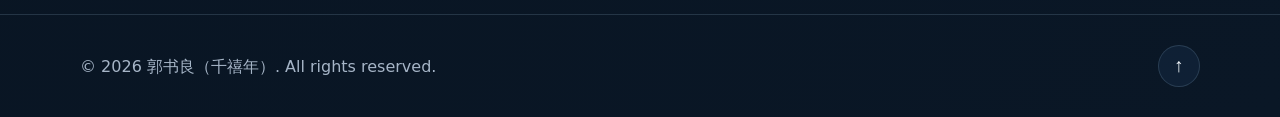
==== commit cad0b95e: "Refresh portfolio UI and awards" ====
--- a/index.html
+++ b/index.html
@@ -5,7 +5,7 @@
   <meta name="viewport" content="width=device-width, initial-scale=1.0">
   <meta name="description" content="郭书良（千禧年）- 华东师范大学空间人工智能学院本科生个人主页">
   <title>郭书良（千禧年）| 空间人工智能个人名片</title>
-    <link rel="stylesheet" href="style.css?v=20260721-10">
+    <link rel="stylesheet" href="style.css?v=20260813-1">
 </head>
 <body>
   <a class="skip-link" href="#main">跳转到主要内容</a>
@@ -318,6 +318,14 @@
           <article class="award-card reveal">
             <div class="award-badge">国家级三等奖</div>
             <div>
+              <h3>【国家A类赛事】2026睿抗机器人开发者大赛</h3>
+              <p>飞行具身协同赛题 · 全国总决赛</p>
+            </div>
+          </article>
+
+          <article class="award-card reveal">
+            <div class="award-badge">国家级三等奖</div>
+            <div>
               <h3>【省部级B类竞赛】2026“认证杯”数学建模网络挑战赛</h3>
               <p>数学建模竞赛 · 网络挑战赛</p>
             </div>
@@ -335,7 +343,7 @@
             <div class="award-badge">校级三等奖</div>
             <div>
               <h3>华东师范大学第三届全民数字素养与人工智能创新应用大赛</h3>
-              <p>奖金 2500 元 · 关联项目：
+              <p>关联项目：
                 <a href="https://github.com/HUASHANGLIUSU/GeoChef-streamlitapp-v2.1" target="_blank" rel="noopener noreferrer">GeoChef-streamlitapp-v2.1</a>
                 /
                 <a href="https://github.com/HUASHANGLIUSU/geochef-skill" target="_blank" rel="noopener noreferrer">geochef-skill</a>
@@ -383,6 +391,6 @@
     </div>
   </footer>
 
-    <script src="script.js?v=20260721-9"></script>
+    <script src="script.js?v=20260813-1"></script>
 </body>
 </html>
--- a/style.css
+++ b/style.css
@@ -1,18 +1,23 @@
 :root {
   color-scheme: dark;
-  --bg: #07111f;
-  --bg-soft: #0b1728;
-  --surface: rgba(13, 27, 46, 0.72);
-  --surface-strong: rgba(19, 38, 63, 0.9);
-  --text: #edf6ff;
-  --muted: #a9bad0;
-  --line: rgba(159, 205, 255, 0.18);
-  --accent: #35d6ff;
-  --accent-2: #7c5cff;
-  --accent-3: #33e0b5;
-  --shadow: 0 24px 80px rgba(0, 0, 0, 0.35);
+  --bg: #06101c;
+  --bg-soft: #0a1726;
+  --surface: rgba(12, 27, 44, 0.78);
+  --surface-strong: rgba(17, 36, 57, 0.94);
+  --text: #f2f7fb;
+  --muted: #a6b5c7;
+  --line: rgba(171, 209, 238, 0.17);
+  --line-strong: rgba(171, 209, 238, 0.28);
+  --accent: #36c9eb;
+  --accent-2: #6f6ee8;
+  --accent-3: #22b99a;
+  --brand-red: #c4003b;
+  --shadow: 0 24px 70px rgba(0, 0, 0, 0.32);
+  --shadow-soft: 0 16px 42px rgba(0, 0, 0, 0.18);
+  --shadow-lift: 0 26px 72px rgba(0, 0, 0, 0.28);
   --radius: 8px;
   --header-height: 72px;
+  --section-space: 96px;
   --font: "Microsoft YaHei", "PingFang SC", "Hiragino Sans GB", "Noto Sans CJK SC", system-ui, -apple-system, BlinkMacSystemFont, "Segoe UI", sans-serif;
 }
 
@@ -24,17 +29,21 @@
 
 [data-theme="light"] {
   color-scheme: light;
-  --bg: #f6f9fd;
-  --bg-soft: #eaf1f9;
-  --surface: rgba(255, 255, 255, 0.76);
-  --surface-strong: rgba(255, 255, 255, 0.95);
-  --text: #101b2d;
-  --muted: #516177;
-  --line: rgba(35, 80, 130, 0.16);
-  --accent: #007fb0;
-  --accent-2: #5e4bd6;
-  --accent-3: #008f78;
-  --shadow: 0 24px 70px rgba(23, 48, 84, 0.14);
+  --bg: #f5f7fa;
+  --bg-soft: #eaf0f5;
+  --surface: rgba(255, 255, 255, 0.82);
+  --surface-strong: rgba(255, 255, 255, 0.97);
+  --text: #101a28;
+  --muted: #536174;
+  --line: rgba(35, 64, 96, 0.15);
+  --line-strong: rgba(35, 64, 96, 0.25);
+  --accent: #057da0;
+  --accent-2: #5258c9;
+  --accent-3: #087c68;
+  --brand-red: #b50039;
+  --shadow: 0 22px 58px rgba(33, 54, 78, 0.13);
+  --shadow-soft: 0 14px 36px rgba(33, 54, 78, 0.1);
+  --shadow-lift: 0 24px 60px rgba(33, 54, 78, 0.16);
 }
 
 * {
@@ -43,7 +52,7 @@
 
 html {
   scroll-behavior: smooth;
-  scroll-padding-top: var(--header-height);
+  scroll-padding-top: calc(var(--header-height) + 28px);
 }
 
 body {
@@ -51,8 +60,8 @@
   min-width: 320px;
   color: var(--text);
   background:
-    radial-gradient(circle at 12% 20%, rgba(53, 214, 255, 0.16), transparent 28rem),
-    radial-gradient(circle at 88% 10%, rgba(124, 92, 255, 0.14), transparent 26rem),
+    radial-gradient(circle at 14% 18%, color-mix(in srgb, var(--accent) 13%, transparent), transparent 30rem),
+    radial-gradient(circle at 86% 12%, color-mix(in srgb, var(--accent-2) 10%, transparent), transparent 28rem),
     linear-gradient(135deg, var(--bg), var(--bg-soft));
   font-family: var(--font);
   line-height: 1.7;
@@ -65,7 +74,7 @@
   inset: 0;
   z-index: -2;
   pointer-events: none;
-  opacity: 0.28;
+  opacity: 0.22;
   background:
     linear-gradient(115deg, transparent 0 34%, rgba(53, 214, 255, 0.08) 36%, transparent 39% 100%),
     repeating-linear-gradient(90deg, transparent 0 92px, rgba(255, 255, 255, 0.025) 92px 93px);
@@ -167,14 +176,16 @@
 
 .site-header {
   position: fixed;
-  top: 0;
-  left: 0;
-  right: 0;
+  top: 12px;
+  left: 50%;
   z-index: 100;
-  border-bottom: 1px solid var(--line);
-  background: color-mix(in srgb, var(--bg) 72%, transparent);
-  backdrop-filter: blur(18px);
-  box-shadow: 0 10px 40px rgba(0, 0, 0, 0.12);
+  width: min(1180px, calc(100% - 24px));
+  border: 1px solid var(--line);
+  border-radius: var(--radius);
+  background: color-mix(in srgb, var(--bg) 80%, transparent);
+  backdrop-filter: blur(22px) saturate(1.2);
+  box-shadow: var(--shadow-soft);
+  transform: translateX(-50%);
 }
 
 .site-header::after {
@@ -182,12 +193,12 @@
   position: absolute;
   left: 50%;
   bottom: -1px;
-  width: min(420px, 60vw);
+  width: min(360px, 52vw);
   height: 1px;
   pointer-events: none;
   background: linear-gradient(90deg, transparent, var(--accent), transparent);
   transform: translateX(-50%);
-  opacity: 0.45;
+  opacity: 0.55;
 }
 
 .navbar {
@@ -211,11 +222,11 @@
   height: 34px;
   display: inline-grid;
   place-items: center;
-  border: 1px solid var(--line);
+  border: 1px solid color-mix(in srgb, var(--accent) 42%, var(--line));
   border-radius: 50%;
   background: linear-gradient(135deg, var(--accent), var(--accent-2));
   color: white;
-  box-shadow: 0 0 24px rgba(53, 214, 255, 0.28);
+  box-shadow: 0 0 20px color-mix(in srgb, var(--accent) 26%, transparent);
   animation: markPulse 4.8s ease-in-out infinite;
 }
 
@@ -267,6 +278,7 @@
 
 .nav-actions {
   display: flex;
+  flex: 0 0 auto;
   align-items: center;
   gap: 10px;
   order: 3;
@@ -277,7 +289,7 @@
 .menu-toggle,
 .back-to-top {
   border: 1px solid var(--line);
-  background: var(--surface);
+  background: color-mix(in srgb, var(--surface-strong) 84%, transparent);
   color: var(--text);
   cursor: pointer;
   transition: transform 180ms ease, border-color 180ms ease, background 180ms ease;
@@ -340,15 +352,16 @@
 
 .section {
   position: relative;
-  padding: 96px 0;
+  padding: var(--section-space) 0;
 }
 
 .hero {
   min-height: 100vh;
+  min-height: 100svh;
   display: grid;
   align-items: center;
   overflow: hidden;
-  padding-top: calc(var(--header-height) + 64px);
+  padding-top: calc(var(--header-height) + 84px);
 }
 
 .hero::after {
@@ -371,7 +384,7 @@
 .grid-layer {
   position: absolute;
   inset: 0;
-  opacity: 0.42;
+  opacity: 0.32;
   background-image:
     linear-gradient(var(--line) 1px, transparent 1px),
     linear-gradient(90deg, var(--line) 1px, transparent 1px);
@@ -386,7 +399,7 @@
   height: 320px;
   border-radius: 50%;
   filter: blur(38px);
-  opacity: 0.24;
+  opacity: 0.18;
 }
 
 .orb-one {
@@ -407,17 +420,22 @@
   position: relative;
   display: grid;
   grid-template-columns: minmax(0, 1.15fr) minmax(320px, 0.85fr);
-  gap: 56px;
+  gap: clamp(48px, 6vw, 76px);
   align-items: center;
+}
+
+.hero-content,
+.hero-panel {
+  min-width: 0;
 }
 
 .avatar-wrap {
   width: 128px;
   height: 128px;
-  padding: 4px;
+  padding: 5px;
   border-radius: 50%;
-  background: linear-gradient(135deg, var(--accent), var(--accent-2), var(--accent-3));
-  box-shadow: 0 0 44px rgba(53, 214, 255, 0.22);
+  background: conic-gradient(from 215deg, var(--brand-red), var(--accent) 42%, var(--accent-2) 76%, var(--brand-red));
+  box-shadow: 0 0 0 1px color-mix(in srgb, var(--brand-red) 32%, transparent), 0 18px 46px color-mix(in srgb, var(--accent) 18%, transparent);
 }
 
 .avatar {
@@ -449,8 +467,8 @@
 
 h1 {
   margin: 22px 0 10px;
-  font-size: clamp(3.2rem, 9vw, 6.8rem);
-  line-height: 1;
+  font-size: clamp(3.2rem, 8vw, 6.35rem);
+  line-height: 0.98;
   letter-spacing: 0;
 }
 
@@ -459,12 +477,12 @@
   flex-wrap: wrap;
   align-items: baseline;
   gap: 8px 12px;
-  margin: 0 0 8px;
+  margin: 0 0 10px;
   color: var(--muted);
 }
 
 .name-line span {
-  color: var(--accent);
+  color: var(--brand-red);
   font-size: 0.78rem;
   font-weight: 700;
   text-transform: uppercase;
@@ -531,7 +549,7 @@
   min-height: 46px;
   padding: 0 20px;
   border: 1px solid transparent;
-  border-radius: 999px;
+  border-radius: var(--radius);
   font-weight: 700;
   cursor: pointer;
   transform: translate3d(var(--magnet-x, 0), var(--magnet-y, 0), 0);
@@ -558,7 +576,7 @@
 .btn-primary {
   background: linear-gradient(135deg, var(--accent), var(--accent-2));
   color: white;
-  box-shadow: 0 14px 34px rgba(53, 214, 255, 0.2);
+  box-shadow: 0 14px 32px color-mix(in srgb, var(--accent) 20%, transparent);
 }
 
 .btn-secondary,
@@ -584,8 +602,8 @@
   border: 1px solid var(--line);
   border-radius: var(--radius);
   background: var(--surface);
-  box-shadow: var(--shadow);
-  backdrop-filter: blur(18px);
+  box-shadow: var(--shadow-soft);
+  backdrop-filter: blur(20px) saturate(1.08);
 }
 
 .hero-panel,
@@ -612,9 +630,9 @@
   pointer-events: none;
   opacity: 0;
   background:
-    radial-gradient(circle at var(--spot-x, 50%) var(--spot-y, 20%), rgba(53, 214, 255, 0.18), transparent 34%),
-    linear-gradient(135deg, rgba(255, 255, 255, 0.08), transparent 42%);
-  transition: opacity 220ms ease;
+    radial-gradient(circle at var(--spot-x, 50%) var(--spot-y, 20%), color-mix(in srgb, var(--accent) 13%, transparent), transparent 36%),
+    linear-gradient(135deg, rgba(255, 255, 255, 0.055), transparent 42%);
+  transition: opacity 320ms ease;
 }
 
 .hero-panel:hover::before,
@@ -624,11 +642,11 @@
 .award-card:hover::before,
 .contact-card:hover::before,
 .detail-panel:hover::before {
-  opacity: 1;
+  opacity: 0.78;
 }
 
 .hero-panel {
-  padding: 24px;
+  padding: 26px;
 }
 
 .hero-panel::after {
@@ -637,7 +655,7 @@
   inset: 0;
   pointer-events: none;
   border-radius: inherit;
-  background: conic-gradient(from var(--panel-angle, 0deg), transparent 0 78%, rgba(53, 214, 255, 0.34), rgba(124, 92, 255, 0.25), transparent 92% 100%);
+  background: conic-gradient(from var(--panel-angle, 0deg), transparent 0 80%, color-mix(in srgb, var(--accent) 28%, transparent), color-mix(in srgb, var(--accent-2) 20%, transparent), transparent 93% 100%);
   mask: linear-gradient(#000 0 0) content-box, linear-gradient(#000 0 0);
   mask-composite: exclude;
   padding: 1px;
@@ -652,7 +670,7 @@
   padding: 0 14px;
   border: 1px solid var(--line);
   border-radius: var(--radius);
-  background: color-mix(in srgb, var(--surface-strong) 86%, transparent);
+  background: color-mix(in srgb, var(--surface-strong) 88%, transparent);
   color: var(--muted);
 }
 
@@ -677,13 +695,14 @@
   padding: 18px;
   border: 1px solid var(--line);
   border-radius: var(--radius);
-  background: rgba(255, 255, 255, 0.035);
-  transition: transform 200ms ease, border-color 200ms ease;
+  background: color-mix(in srgb, var(--surface-strong) 58%, transparent);
+  transition: transform 220ms ease, border-color 220ms ease, background 220ms ease;
 }
 
 .stat-grid div:hover {
-  transform: translateY(-4px);
+  transform: translateY(-3px);
   border-color: color-mix(in srgb, var(--accent) 42%, var(--line));
+  background: color-mix(in srgb, var(--surface-strong) 72%, var(--accent) 3%);
 }
 
 .stat-grid dt {
@@ -711,7 +730,7 @@
 
 .section-heading.centered {
   max-width: 680px;
-  margin: 0 auto 36px;
+  margin: 0 auto 42px;
   text-align: center;
 }
 
@@ -727,8 +746,8 @@
   right: 14%;
   bottom: -12px;
   height: 1px;
-  background: linear-gradient(90deg, transparent, var(--accent), var(--accent-2), transparent);
-  opacity: 0.68;
+  background: linear-gradient(90deg, transparent, var(--accent), var(--brand-red), var(--accent-2), transparent);
+  opacity: 0.58;
 }
 
 .section-body {
@@ -751,14 +770,33 @@
 }
 
 .skill-card {
+  isolation: isolate;
   padding: 22px;
   min-height: 180px;
-  transition: transform 220ms ease, border-color 220ms ease;
+  transition: transform 240ms ease, border-color 240ms ease, box-shadow 240ms ease;
+}
+
+.skill-card::after {
+  content: "";
+  position: absolute;
+  top: 0;
+  left: 22px;
+  width: 42px;
+  height: 2px;
+  background: linear-gradient(90deg, var(--brand-red), var(--accent));
+  opacity: 0.8;
+  transition: width 260ms ease, opacity 260ms ease;
 }
 
 .skill-card:hover {
-  transform: translateY(-6px);
+  transform: translateY(-4px);
   border-color: color-mix(in srgb, var(--accent) 45%, var(--line));
+  box-shadow: var(--shadow-lift);
+}
+
+.skill-card:hover::after {
+  width: 72px;
+  opacity: 1;
 }
 
 .tag-list {
@@ -774,7 +812,7 @@
   padding: 0 12px;
   border: 1px solid var(--line);
   border-radius: 999px;
-  background: rgba(53, 214, 255, 0.08);
+  background: color-mix(in srgb, var(--accent) 8%, transparent);
   color: color-mix(in srgb, var(--text) 88%, var(--accent));
   font-size: 0.9rem;
   transition: transform 180ms ease, border-color 180ms ease, background 180ms ease;
@@ -803,7 +841,7 @@
   min-height: 360px;
   padding: 24px;
   transform: perspective(900px) rotateX(var(--tilt-y, 0deg)) rotateY(var(--tilt-x, 0deg)) translateY(0);
-  transition: transform 220ms ease, border-color 220ms ease, box-shadow 220ms ease;
+  transition: transform 260ms ease, border-color 260ms ease, box-shadow 260ms ease;
 }
 
 .project-card h3 {
@@ -839,9 +877,9 @@
 }
 
 .project-card:hover {
-  transform: perspective(900px) rotateX(var(--tilt-y, 0deg)) rotateY(var(--tilt-x, 0deg)) translateY(-8px);
+  transform: perspective(900px) rotateX(var(--tilt-y, 0deg)) rotateY(var(--tilt-x, 0deg)) translateY(-6px);
   border-color: color-mix(in srgb, var(--accent) 48%, var(--line));
-  box-shadow: 0 28px 90px rgba(0, 0, 0, 0.28);
+  box-shadow: var(--shadow-lift);
 }
 
 .project-card:hover::after {
@@ -864,7 +902,8 @@
   align-items: center;
   justify-content: flex-end;
   gap: 24px;
-  margin: 0 0 20px;
+  margin: 0 0 26px;
+  padding: 0 4px;
 }
 
 .carousel-head p {
@@ -885,6 +924,11 @@
   align-items: center;
   gap: 16px;
   margin-right: auto;
+  min-height: 44px;
+  padding: 0 14px;
+  border: 1px solid var(--line);
+  border-radius: var(--radius);
+  background: color-mix(in srgb, var(--surface) 72%, transparent);
 }
 
 .carousel-counter {
@@ -947,8 +991,8 @@
   height: 44px;
   padding: 0;
   border: 1px solid var(--line);
-  border-radius: 50%;
-  background: var(--surface);
+  border-radius: var(--radius);
+  background: color-mix(in srgb, var(--surface-strong) 82%, transparent);
   color: var(--text);
   font: inherit;
   font-size: 1.7rem;
@@ -1011,7 +1055,7 @@
   display: block;
   height: 660px;
   margin: 0;
-  padding: 18px 0 38px;
+  padding: 22px 0 40px;
   overflow: hidden;
   isolation: isolate;
   touch-action: pan-y;
@@ -1047,7 +1091,7 @@
 
 .project-carousel .project-card {
   position: absolute;
-  top: 18px;
+  top: 22px;
   left: 50%;
   width: min(620px, 64vw);
   min-height: 590px;
@@ -1086,7 +1130,7 @@
   pointer-events: auto;
   transform: translateX(calc(-50% + var(--carousel-drag-x, 0px))) translateY(var(--carousel-drag-y, 0px)) scale(var(--carousel-card-scale, 1));
   filter: none;
-  border-color: color-mix(in srgb, var(--accent) 42%, var(--line));
+  border-color: color-mix(in srgb, var(--accent) 38%, var(--line));
   box-shadow:
     var(--shadow),
     0 0 0 1px color-mix(in srgb, var(--accent) 13%, transparent);
@@ -1095,10 +1139,10 @@
 .project-carousel .project-card.is-prev,
 .project-carousel .project-card.is-next {
   z-index: 2;
-  opacity: 0.52;
+  opacity: 0.46;
   pointer-events: auto;
   cursor: pointer;
-  filter: saturate(0.64) brightness(0.78);
+  filter: saturate(0.62) brightness(0.76);
 }
 
 .project-carousel .project-card.is-prev {
@@ -1448,13 +1492,13 @@
   width: min(920px, 100%);
   margin: 0 auto;
   padding: 28px;
-  transition: transform 220ms ease, border-color 220ms ease, box-shadow 220ms ease;
+  transition: transform 240ms ease, border-color 240ms ease, box-shadow 240ms ease;
 }
 
 .experience-card:hover {
-  transform: translateY(-6px);
+  transform: translateY(-4px);
   border-color: color-mix(in srgb, var(--accent) 45%, var(--line));
-  box-shadow: 0 28px 90px rgba(0, 0, 0, 0.24);
+  box-shadow: var(--shadow-lift);
 }
 
 .experience-date {
@@ -1466,7 +1510,7 @@
   padding: 22px;
   border: 1px solid color-mix(in srgb, var(--accent) 32%, var(--line));
   border-radius: var(--radius);
-  background: rgba(53, 214, 255, 0.08);
+  background: color-mix(in srgb, var(--accent) 8%, var(--surface));
   color: var(--accent);
   font-weight: 800;
 }
@@ -1478,7 +1522,7 @@
   top: 50%;
   width: calc(100% - 44px);
   height: 1px;
-  background: linear-gradient(90deg, var(--accent), var(--accent-2));
+  background: linear-gradient(90deg, var(--brand-red), var(--accent), var(--accent-2));
   opacity: 0.5;
   transform-origin: left;
   animation: dateLinePulse 3.4s ease-in-out infinite;
@@ -1529,7 +1573,7 @@
   align-items: center;
   width: 100%;
   padding: 26px;
-  transition: transform 220ms ease, border-color 220ms ease;
+  transition: transform 240ms ease, border-color 240ms ease, box-shadow 240ms ease;
 }
 
 .award-card::after {
@@ -1537,8 +1581,9 @@
 }
 
 .award-card:hover {
-  transform: translateY(-5px);
+  transform: translateY(-4px);
   border-color: color-mix(in srgb, var(--accent) 42%, var(--line));
+  box-shadow: var(--shadow-lift);
 }
 
 .award-badge {
@@ -1550,7 +1595,7 @@
   border: 1px solid color-mix(in srgb, var(--accent) 45%, var(--line));
   border-radius: 999px;
   color: var(--accent);
-  background: rgba(53, 214, 255, 0.08);
+  background: color-mix(in srgb, var(--accent) 8%, var(--surface));
   font-weight: 800;
   text-align: center;
 }
@@ -1585,7 +1630,7 @@
 }
 
 .contact-card {
-  padding: 28px;
+  padding: 30px;
 }
 
 .contact-list {
@@ -1602,8 +1647,15 @@
   gap: 16px;
   align-items: center;
   min-height: 48px;
-  padding-bottom: 14px;
+  padding: 8px 10px 14px;
   border-bottom: 1px solid var(--line);
+  border-radius: var(--radius) var(--radius) 0 0;
+  transition: background 200ms ease, border-color 200ms ease;
+}
+
+.contact-list li:hover {
+  border-color: var(--line-strong);
+  background: color-mix(in srgb, var(--accent) 5%, transparent);
 }
 
 .contact-list span {
@@ -1628,7 +1680,7 @@
 
 .site-footer {
   border-top: 1px solid var(--line);
-  padding: 24px 0;
+  padding: 30px 0;
   color: var(--muted);
 }
 
@@ -1826,6 +1878,7 @@
 @media (max-width: 760px) {
   :root {
     --header-height: 66px;
+    --section-space: 76px;
   }
 
   .container {
@@ -1838,7 +1891,7 @@
 
   .nav-menu {
     position: fixed;
-    top: var(--header-height);
+    top: calc(var(--header-height) + 20px);
     left: 14px;
     right: 14px;
     display: grid;
@@ -1869,11 +1922,11 @@
 
   .hero {
     min-height: auto;
-    padding-top: calc(var(--header-height) + 52px);
+    padding-top: calc(var(--header-height) + 70px);
   }
 
   .section {
-    padding: 72px 0;
+    padding: var(--section-space) 0;
   }
 
   .hero-panel {
@@ -1950,6 +2003,34 @@
 }
 
 @media (max-width: 520px) {
+  :root {
+    --section-space: 68px;
+  }
+
+  .site-header {
+    top: 8px;
+    width: calc(100% - 16px);
+  }
+
+  .navbar {
+    justify-content: flex-start;
+    gap: 12px;
+  }
+
+  .nav-actions {
+    position: absolute;
+    right: 10px;
+    gap: 8px;
+    margin-left: 0;
+  }
+
+  .theme-toggle,
+  .language-switch,
+  .menu-toggle {
+    width: 38px;
+    height: 38px;
+  }
+
   .brand span:last-child {
     display: none;
   }
@@ -1957,6 +2038,19 @@
   .avatar-wrap {
     width: 108px;
     height: 108px;
+  }
+
+  h1 {
+    margin-top: 20px;
+    font-size: clamp(3.1rem, 18vw, 4.5rem);
+  }
+
+  .identity {
+    font-size: 1.08rem;
+  }
+
+  .hero-summary {
+    font-size: 1rem;
   }
 
   .stat-grid {
@@ -1972,6 +2066,11 @@
   .carousel-head {
     display: flex;
     justify-content: flex-end;
+  }
+
+  .carousel-status {
+    gap: 10px;
+    padding: 0 10px;
   }
 
   .detail-metric-grid {
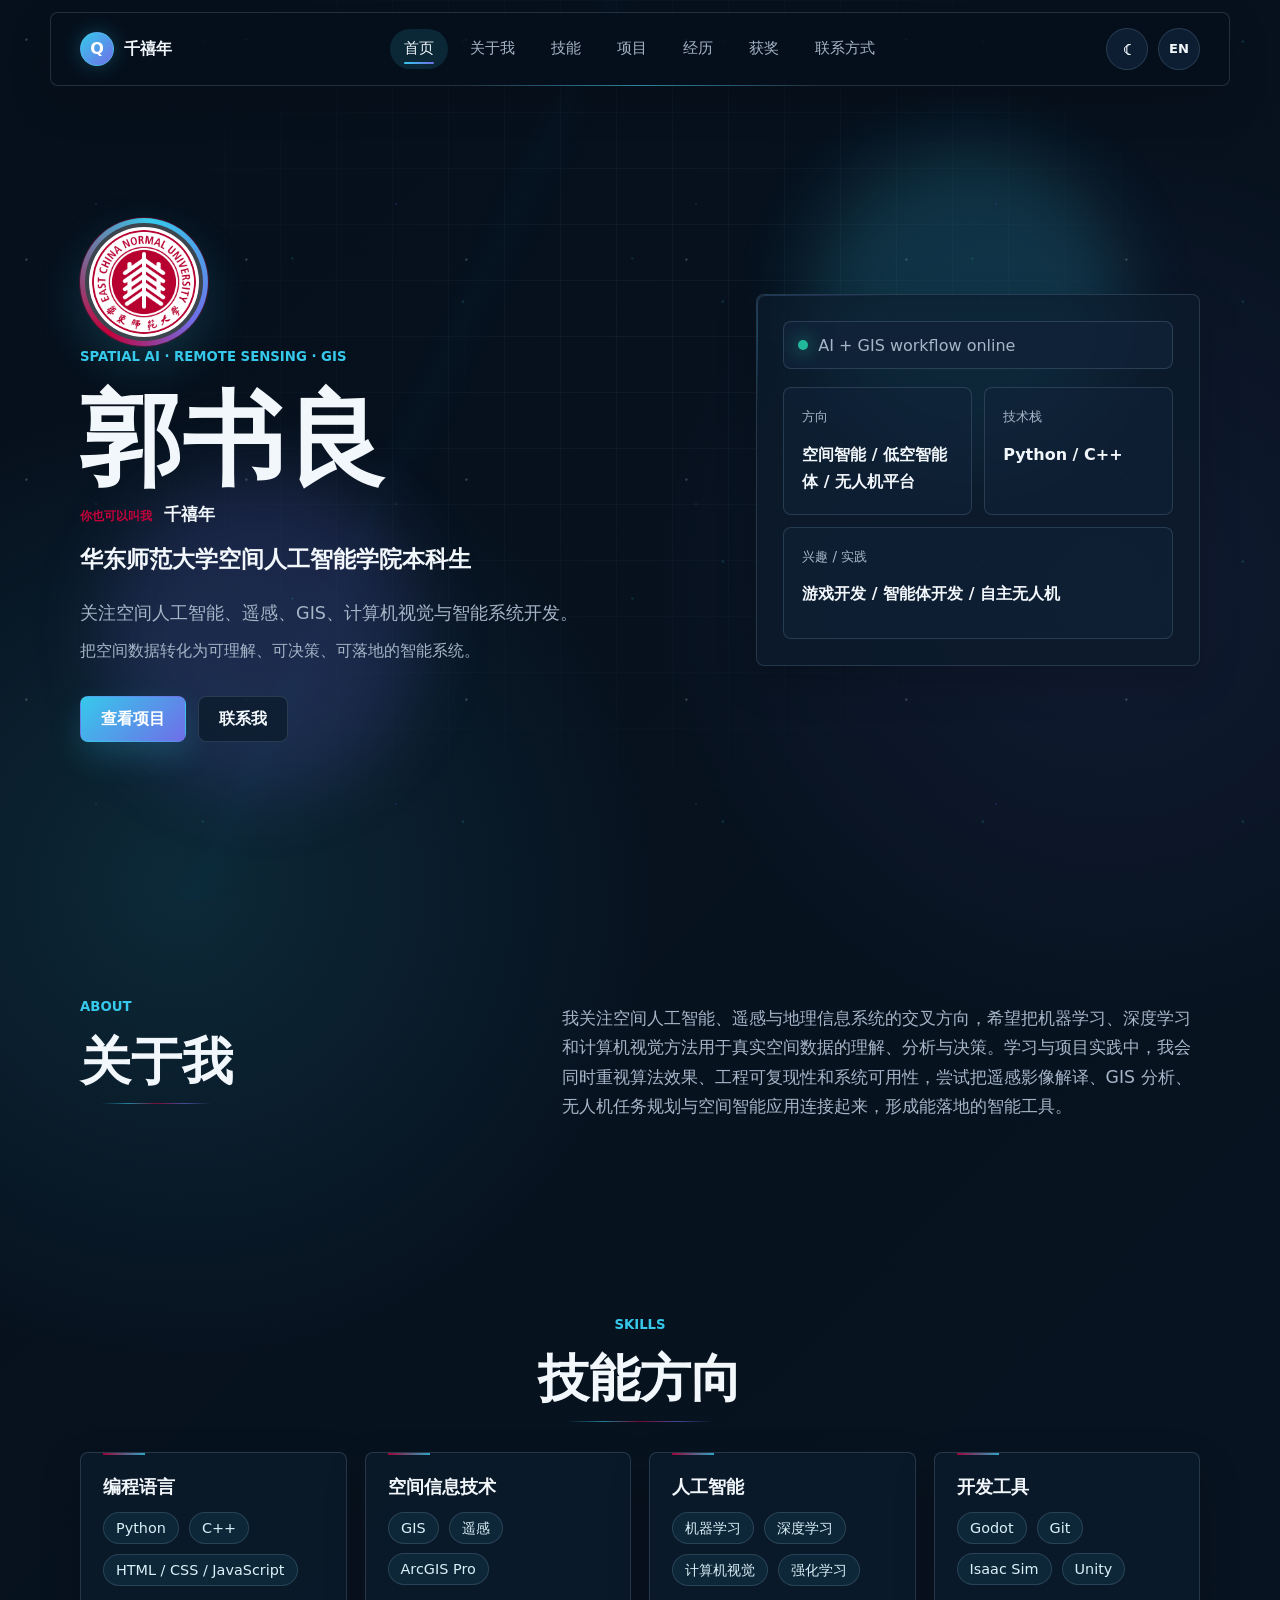
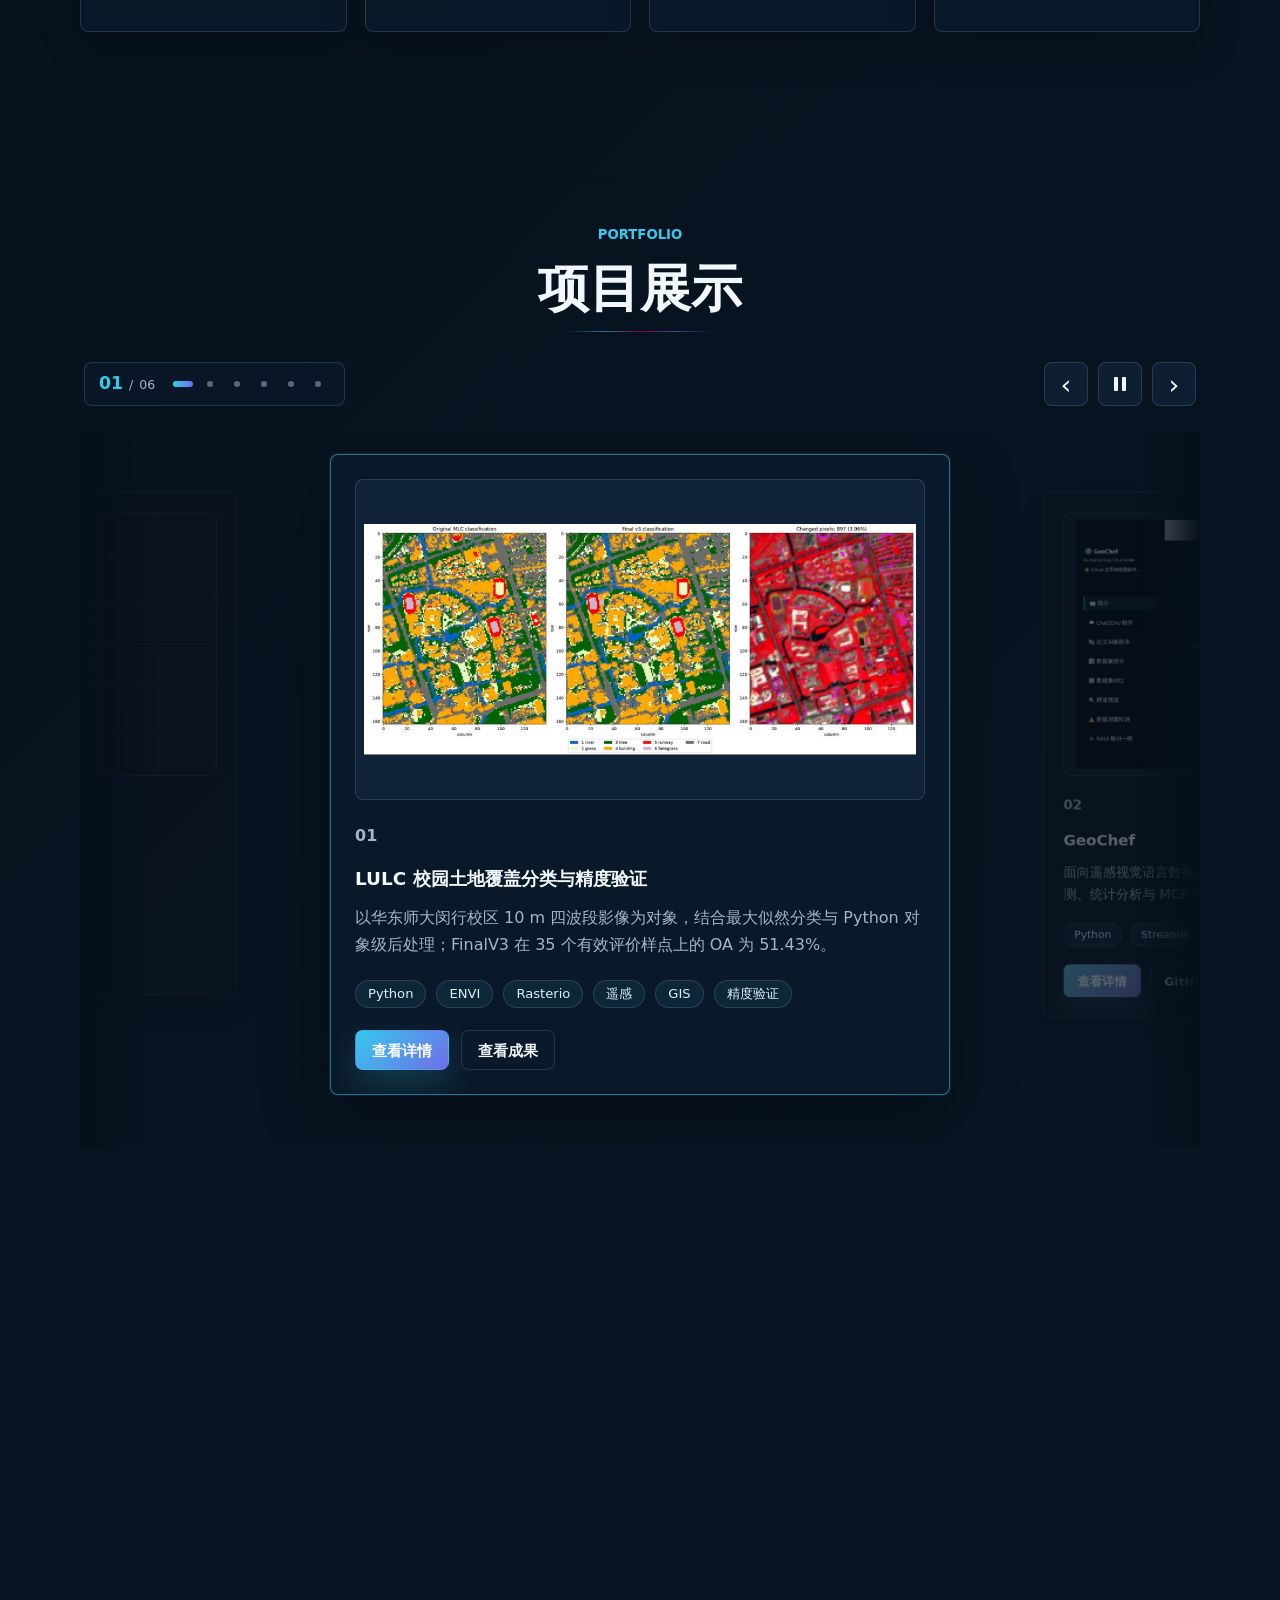
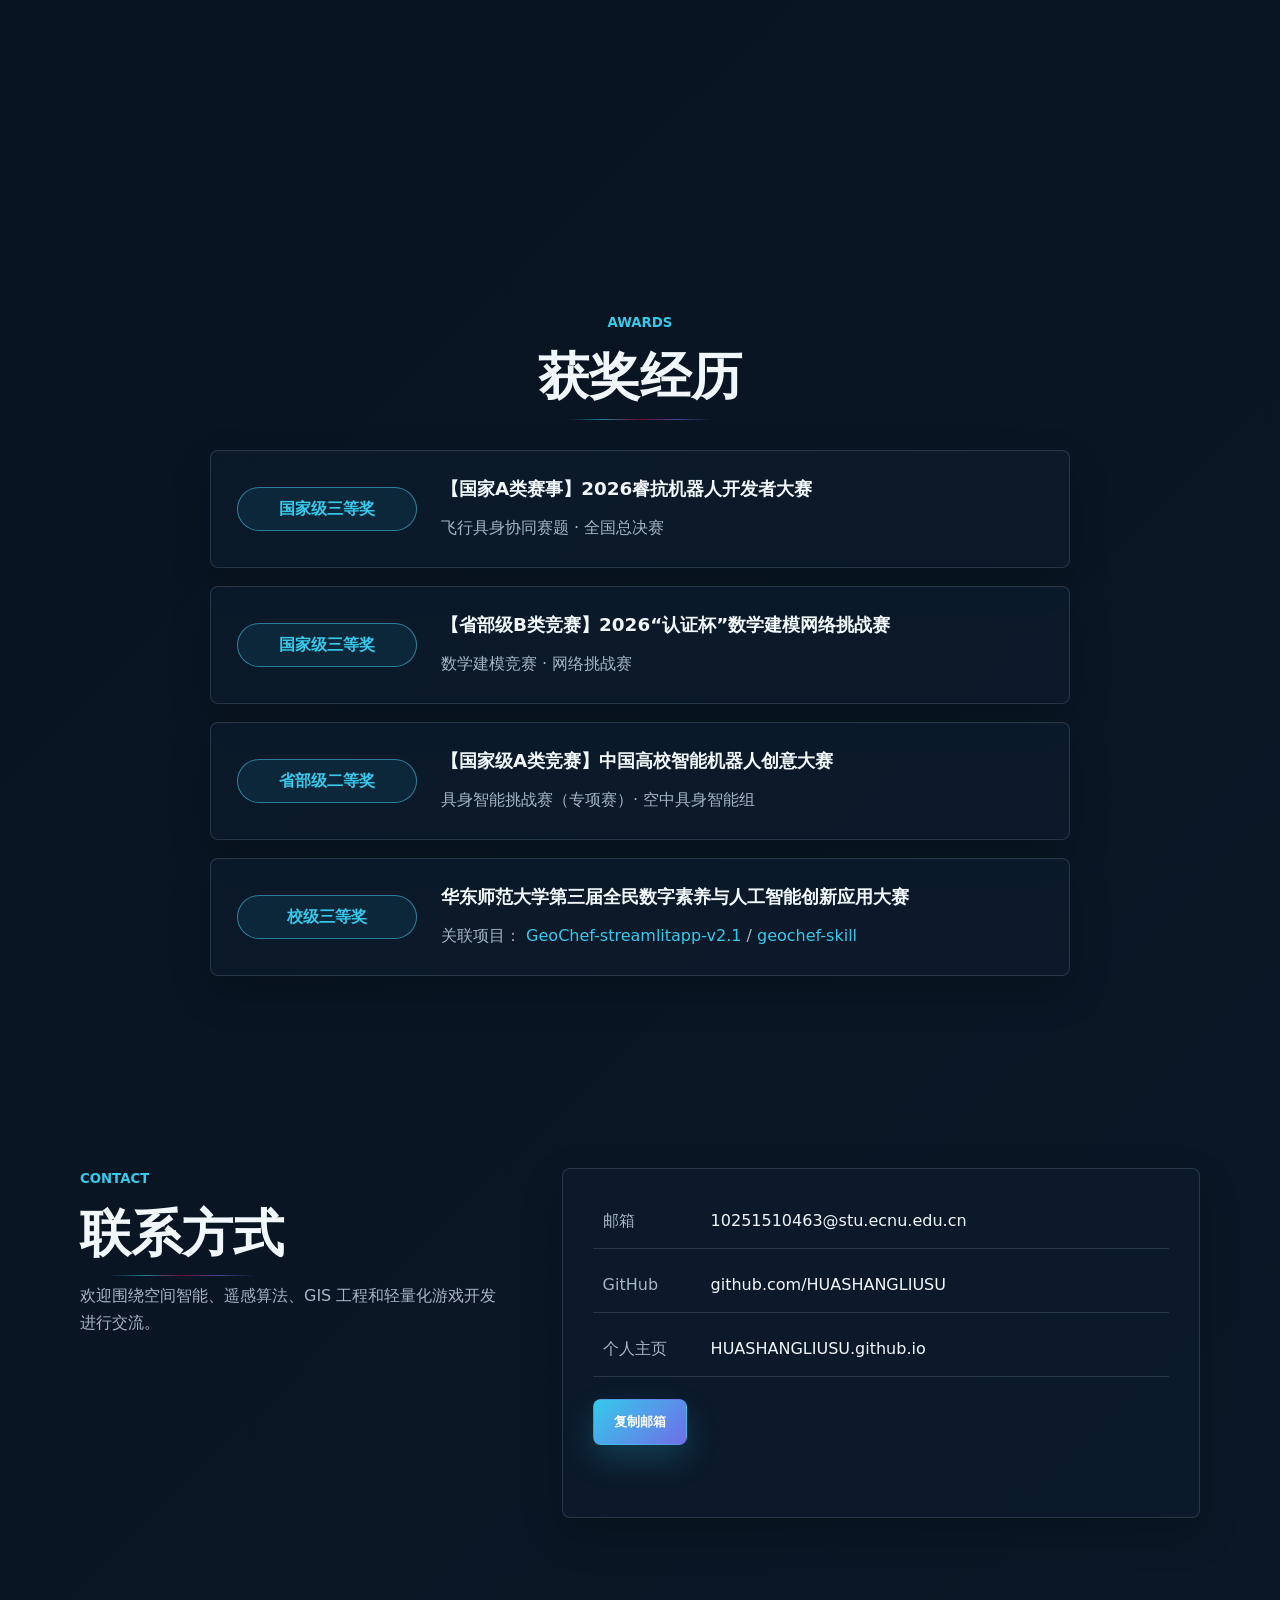
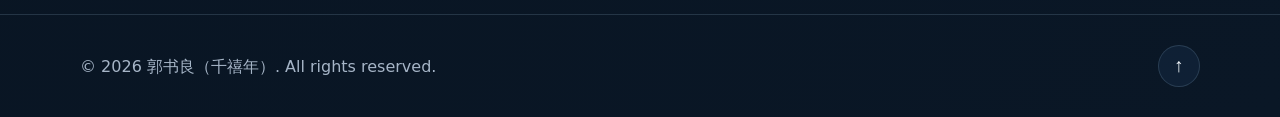
==== commit 341f0900: "Update index.html" ====
--- a/index.html
+++ b/index.html
@@ -4,7 +4,7 @@
   <meta charset="UTF-8">
   <meta name="viewport" content="width=device-width, initial-scale=1.0">
   <meta name="description" content="郭书良（千禧年）- 华东师范大学空间人工智能学院本科生个人主页">
-  <title>郭书良（千禧年）| 空间人工智能个人名片</title>
+  <title>郭书良 | 空间人工智能个人名片</title>
     <link rel="stylesheet" href="style.css?v=20260813-1">
 </head>
 <body>
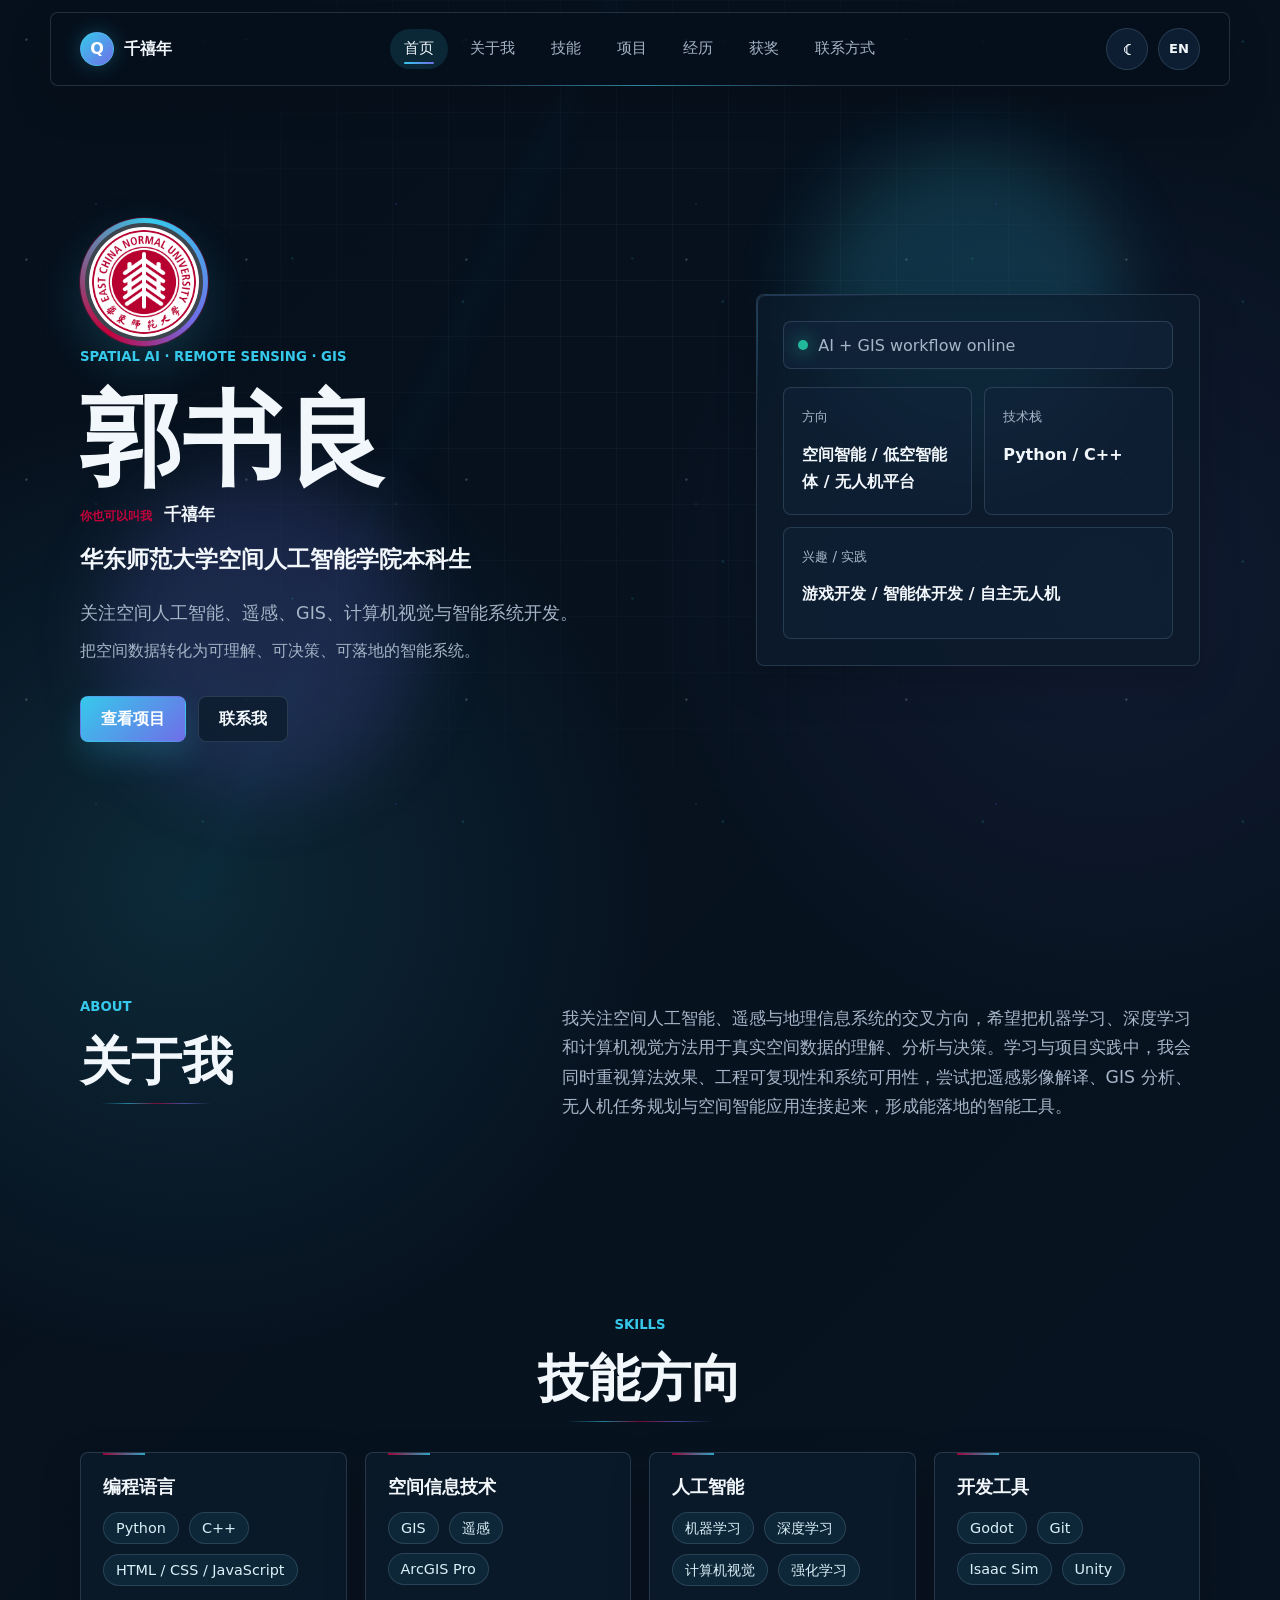
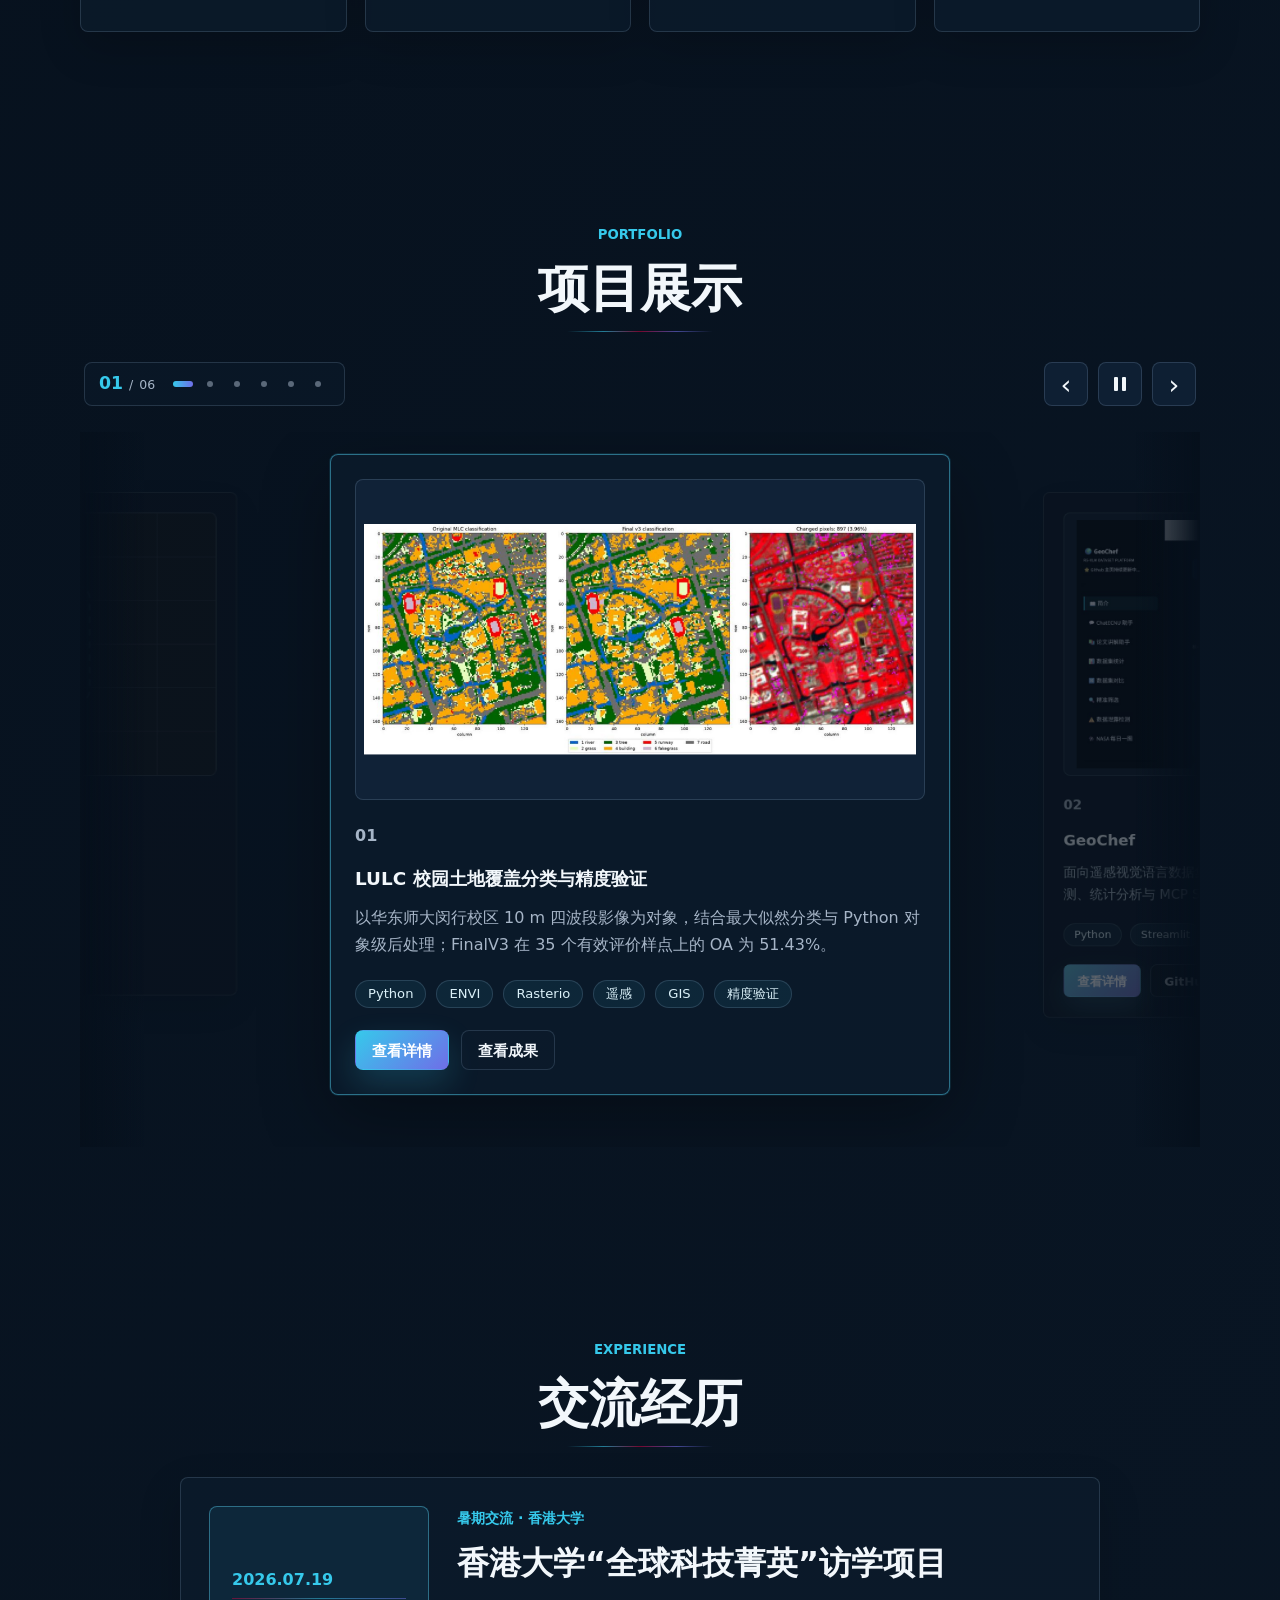
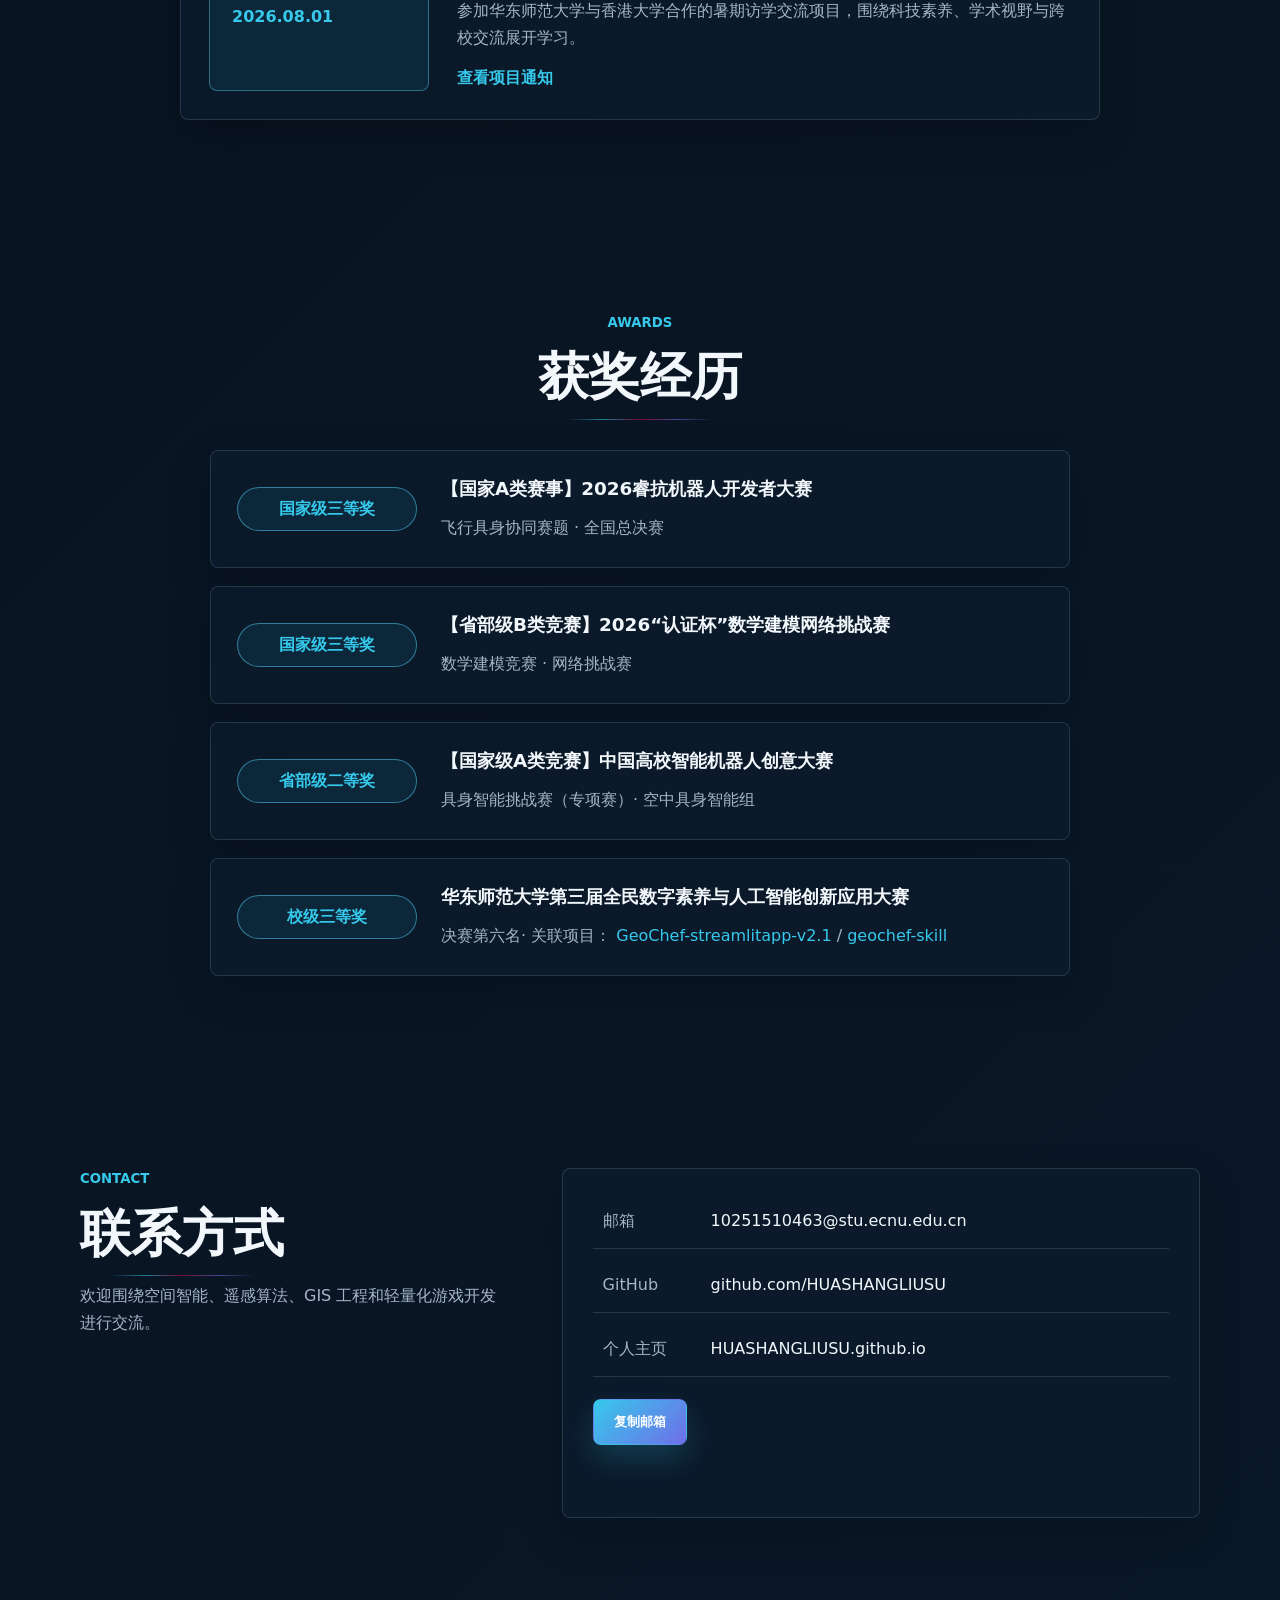
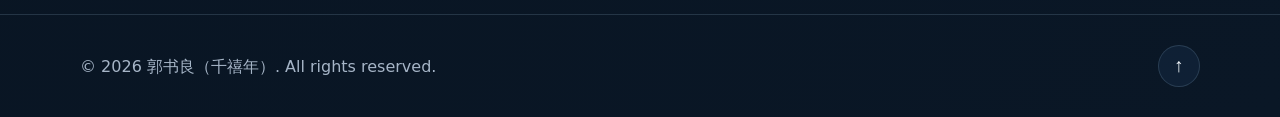
==== commit 36132cff: "Update index.html" ====
--- a/index.html
+++ b/index.html
@@ -343,7 +343,7 @@
             <div class="award-badge">校级三等奖</div>
             <div>
               <h3>华东师范大学第三届全民数字素养与人工智能创新应用大赛</h3>
-              <p>关联项目：
+              <p>决赛第六名· 关联项目：
                 <a href="https://github.com/HUASHANGLIUSU/GeoChef-streamlitapp-v2.1" target="_blank" rel="noopener noreferrer">GeoChef-streamlitapp-v2.1</a>
                 /
                 <a href="https://github.com/HUASHANGLIUSU/geochef-skill" target="_blank" rel="noopener noreferrer">geochef-skill</a>
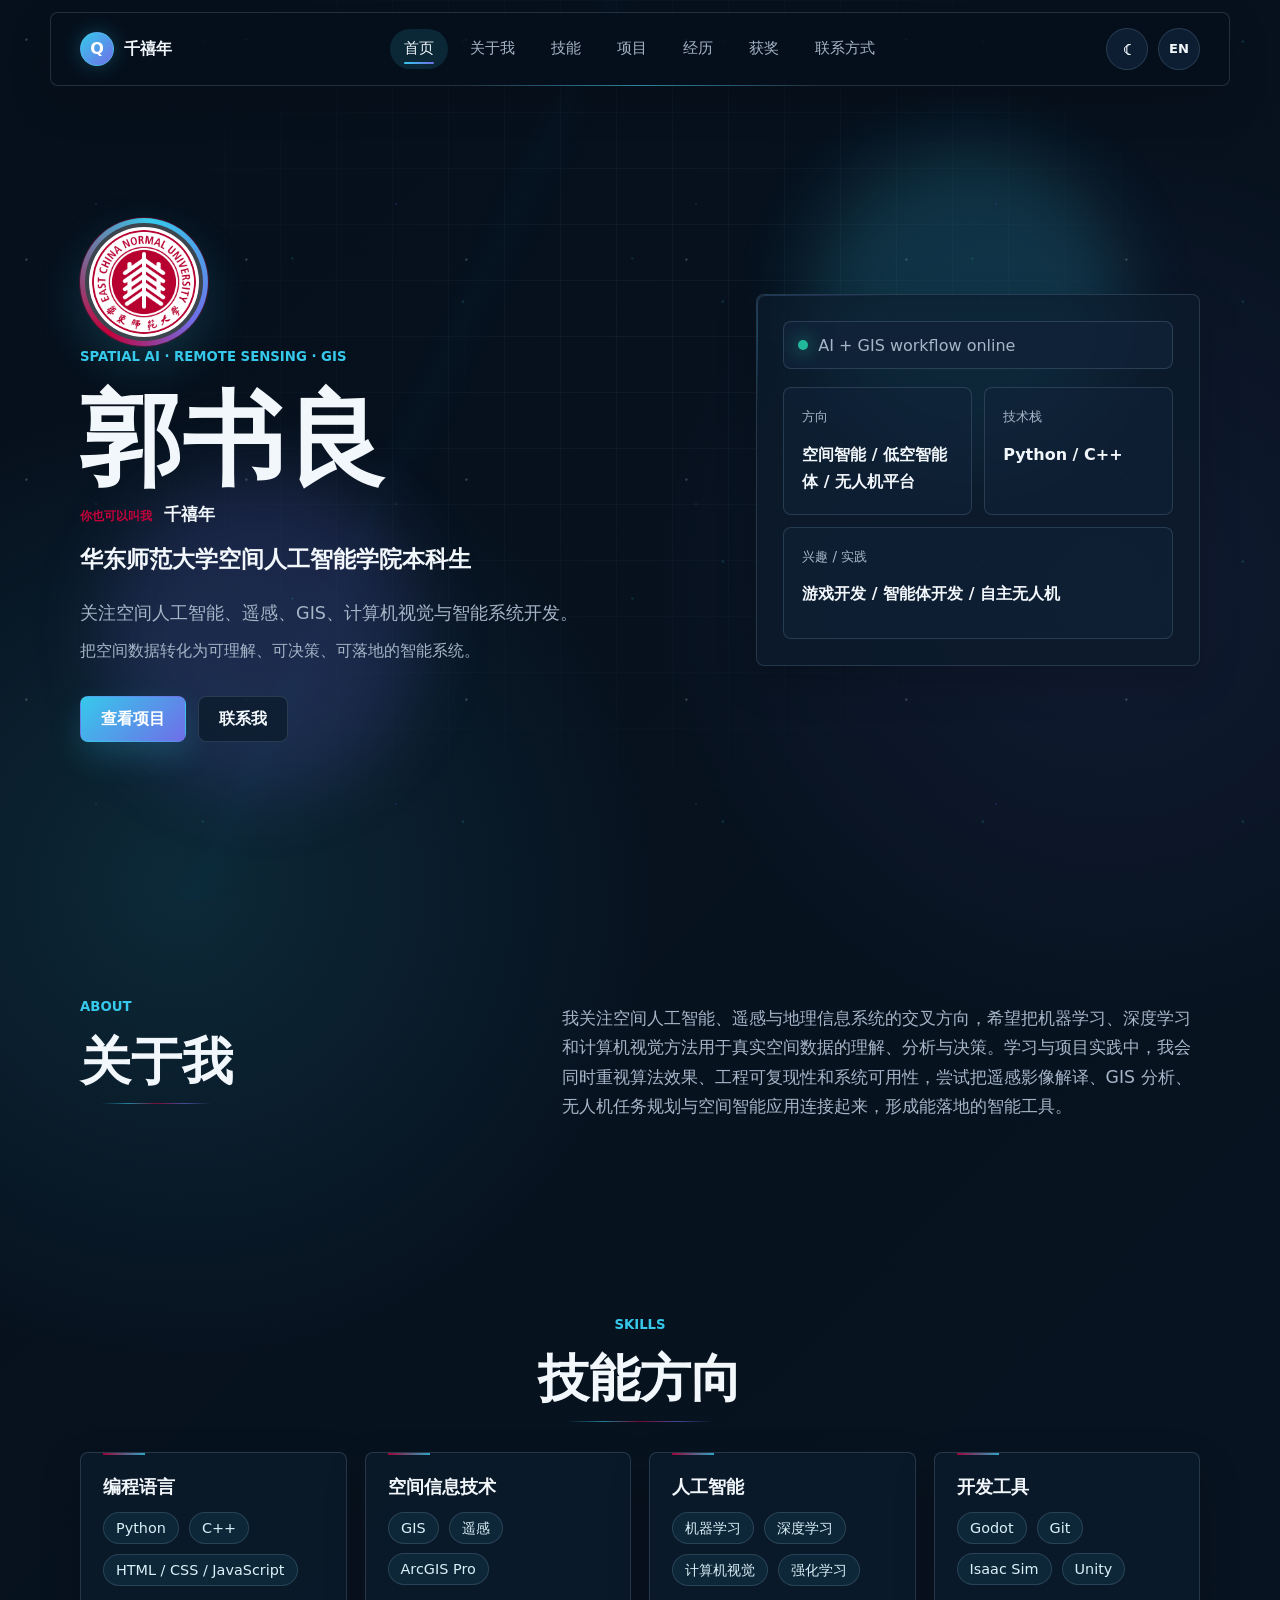
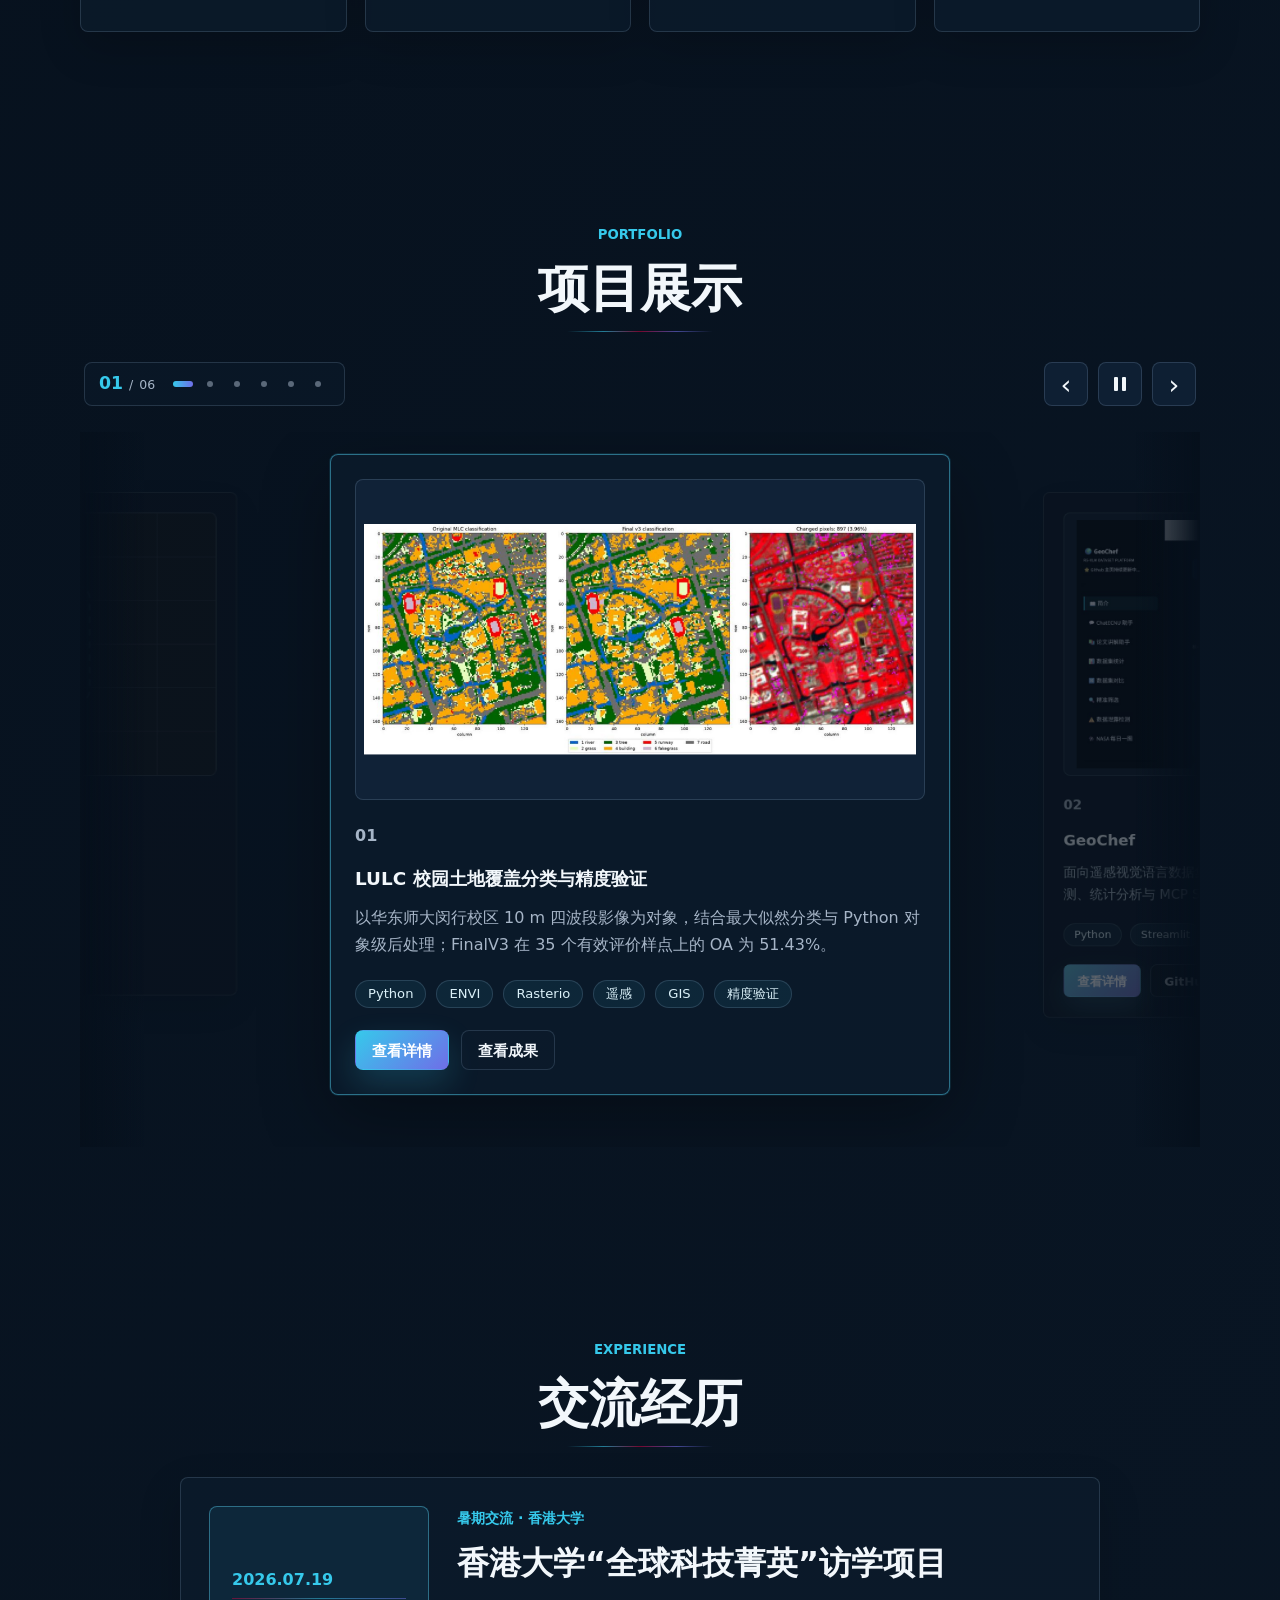
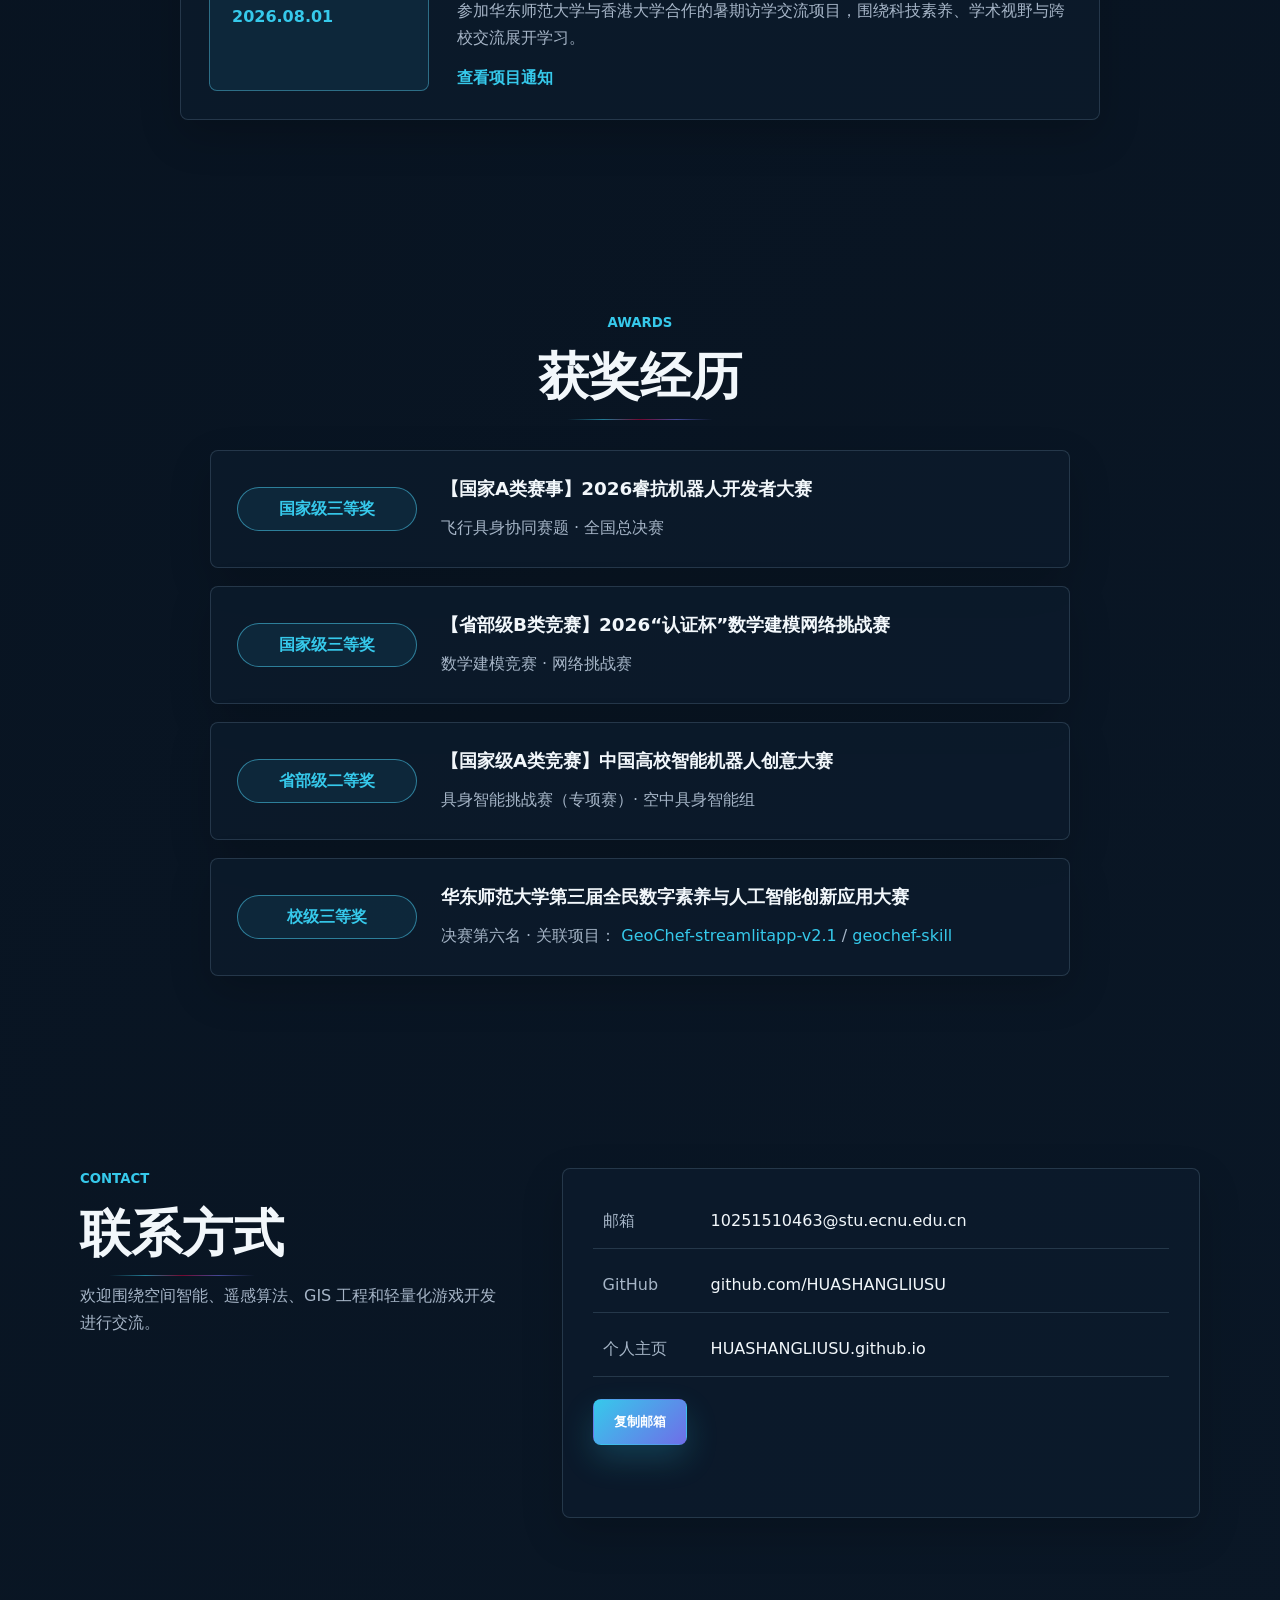
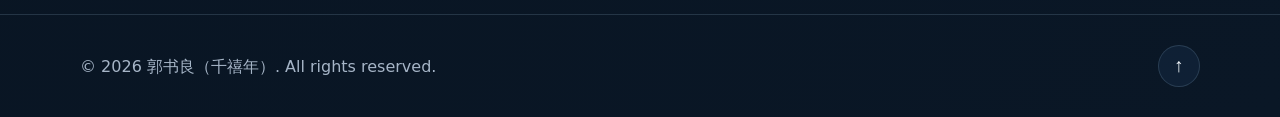
==== commit 2c371873: "Fix formatting of project description in index.html" ====
--- a/index.html
+++ b/index.html
@@ -343,7 +343,7 @@
             <div class="award-badge">校级三等奖</div>
             <div>
               <h3>华东师范大学第三届全民数字素养与人工智能创新应用大赛</h3>
-              <p>决赛第六名· 关联项目：
+              <p>决赛第六名 · 关联项目：
                 <a href="https://github.com/HUASHANGLIUSU/GeoChef-streamlitapp-v2.1" target="_blank" rel="noopener noreferrer">GeoChef-streamlitapp-v2.1</a>
                 /
                 <a href="https://github.com/HUASHANGLIUSU/geochef-skill" target="_blank" rel="noopener noreferrer">geochef-skill</a>
